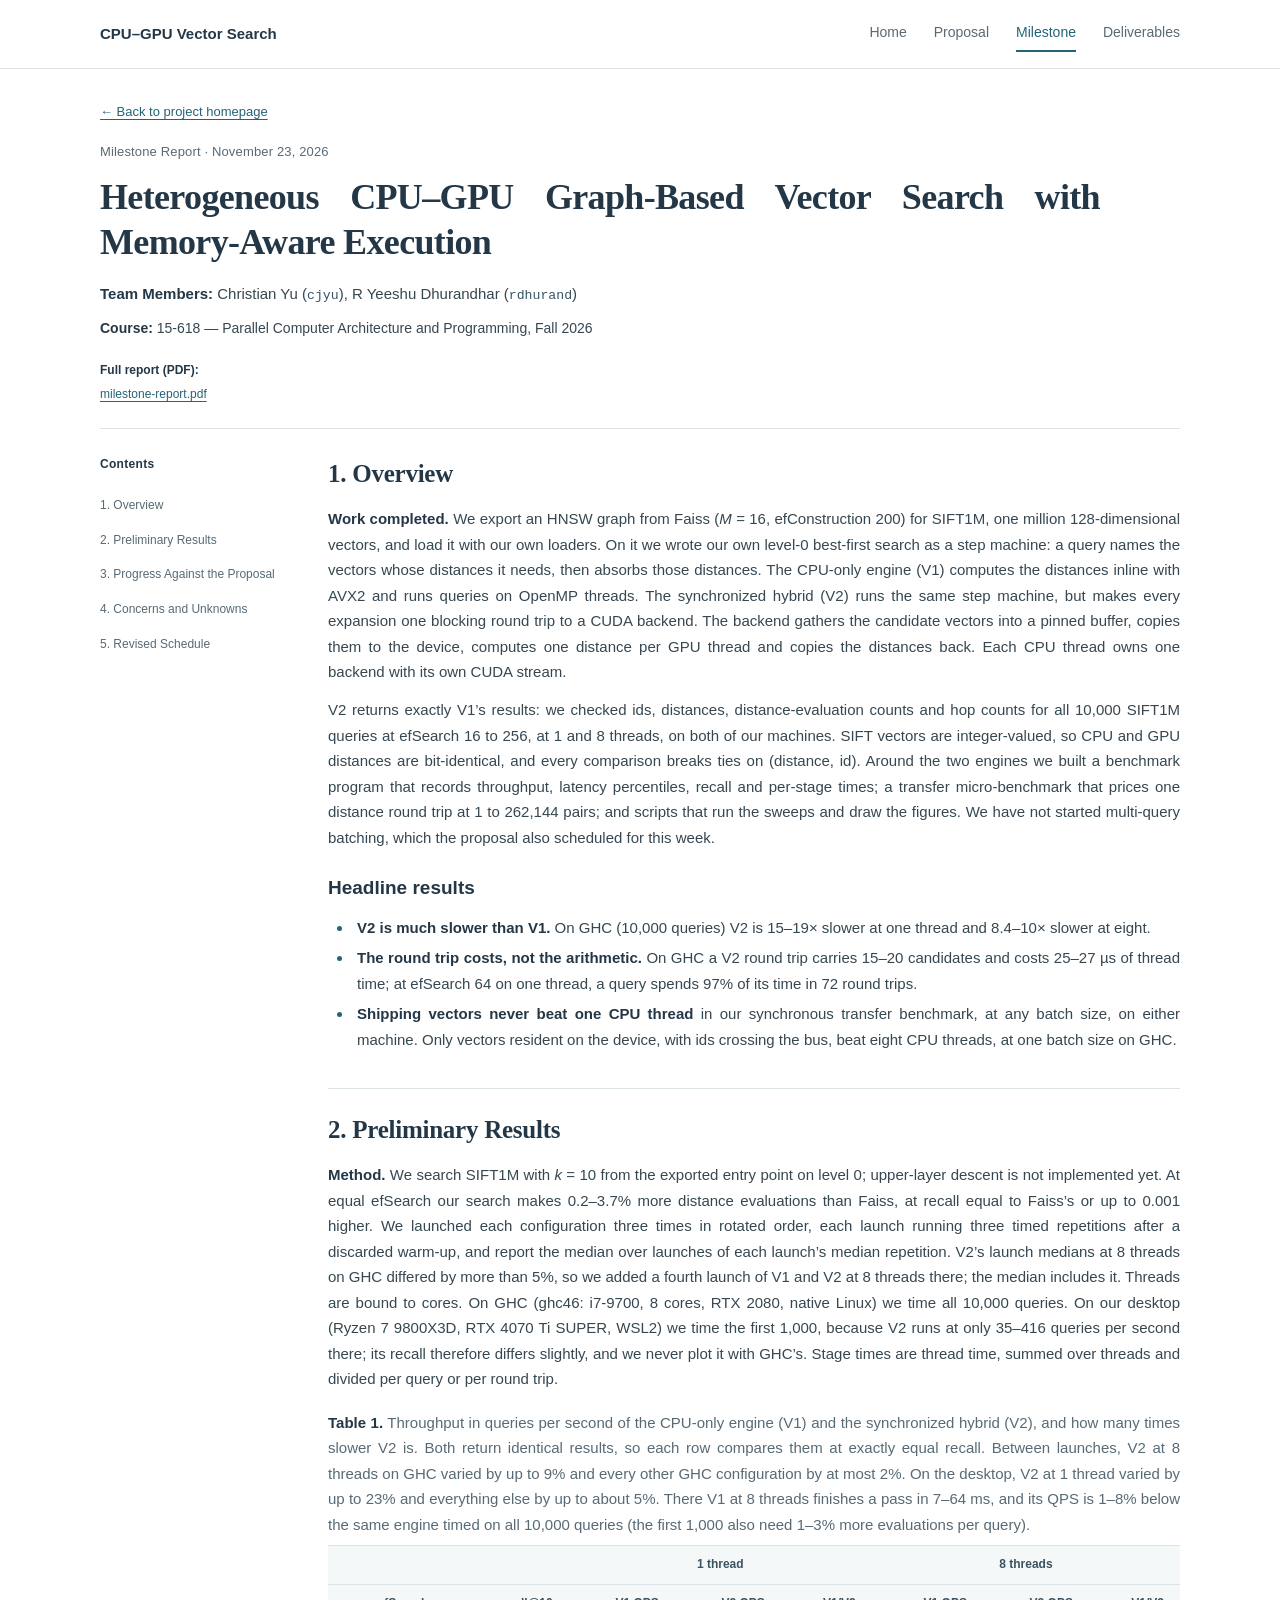
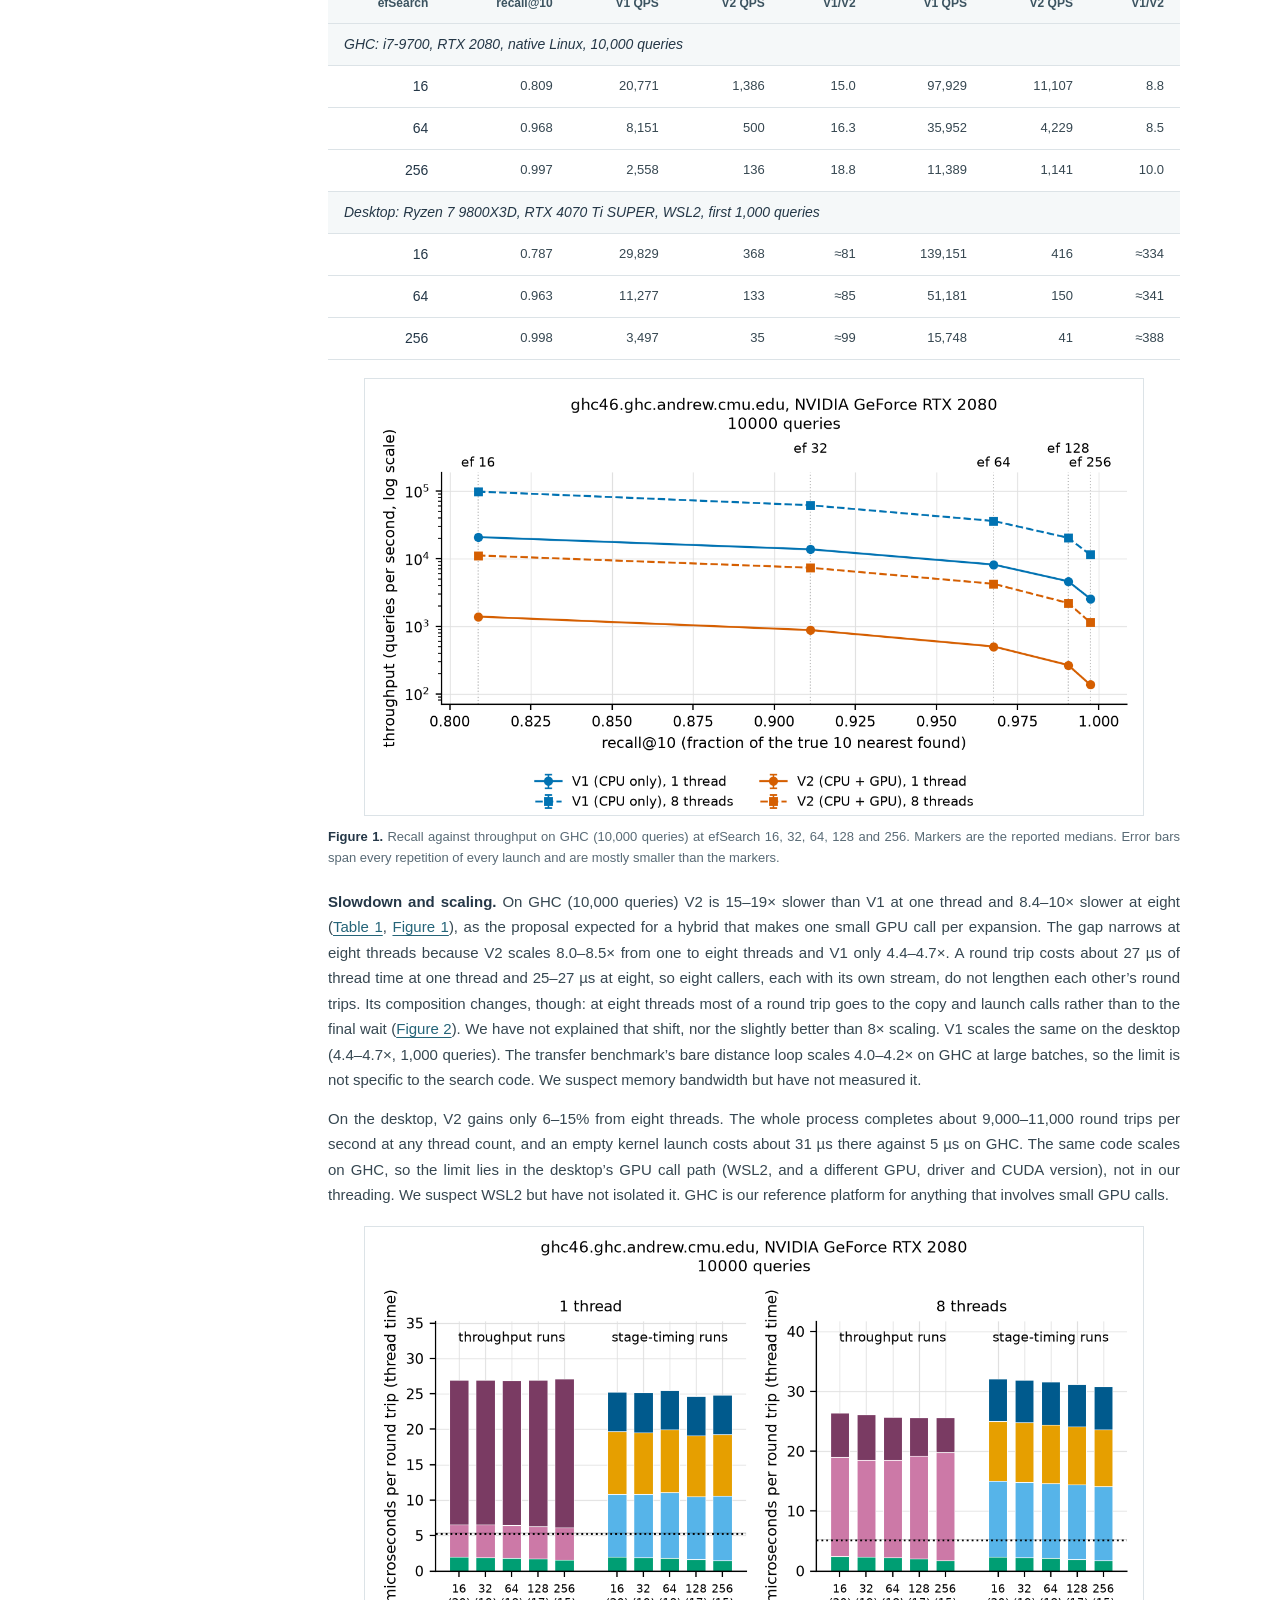
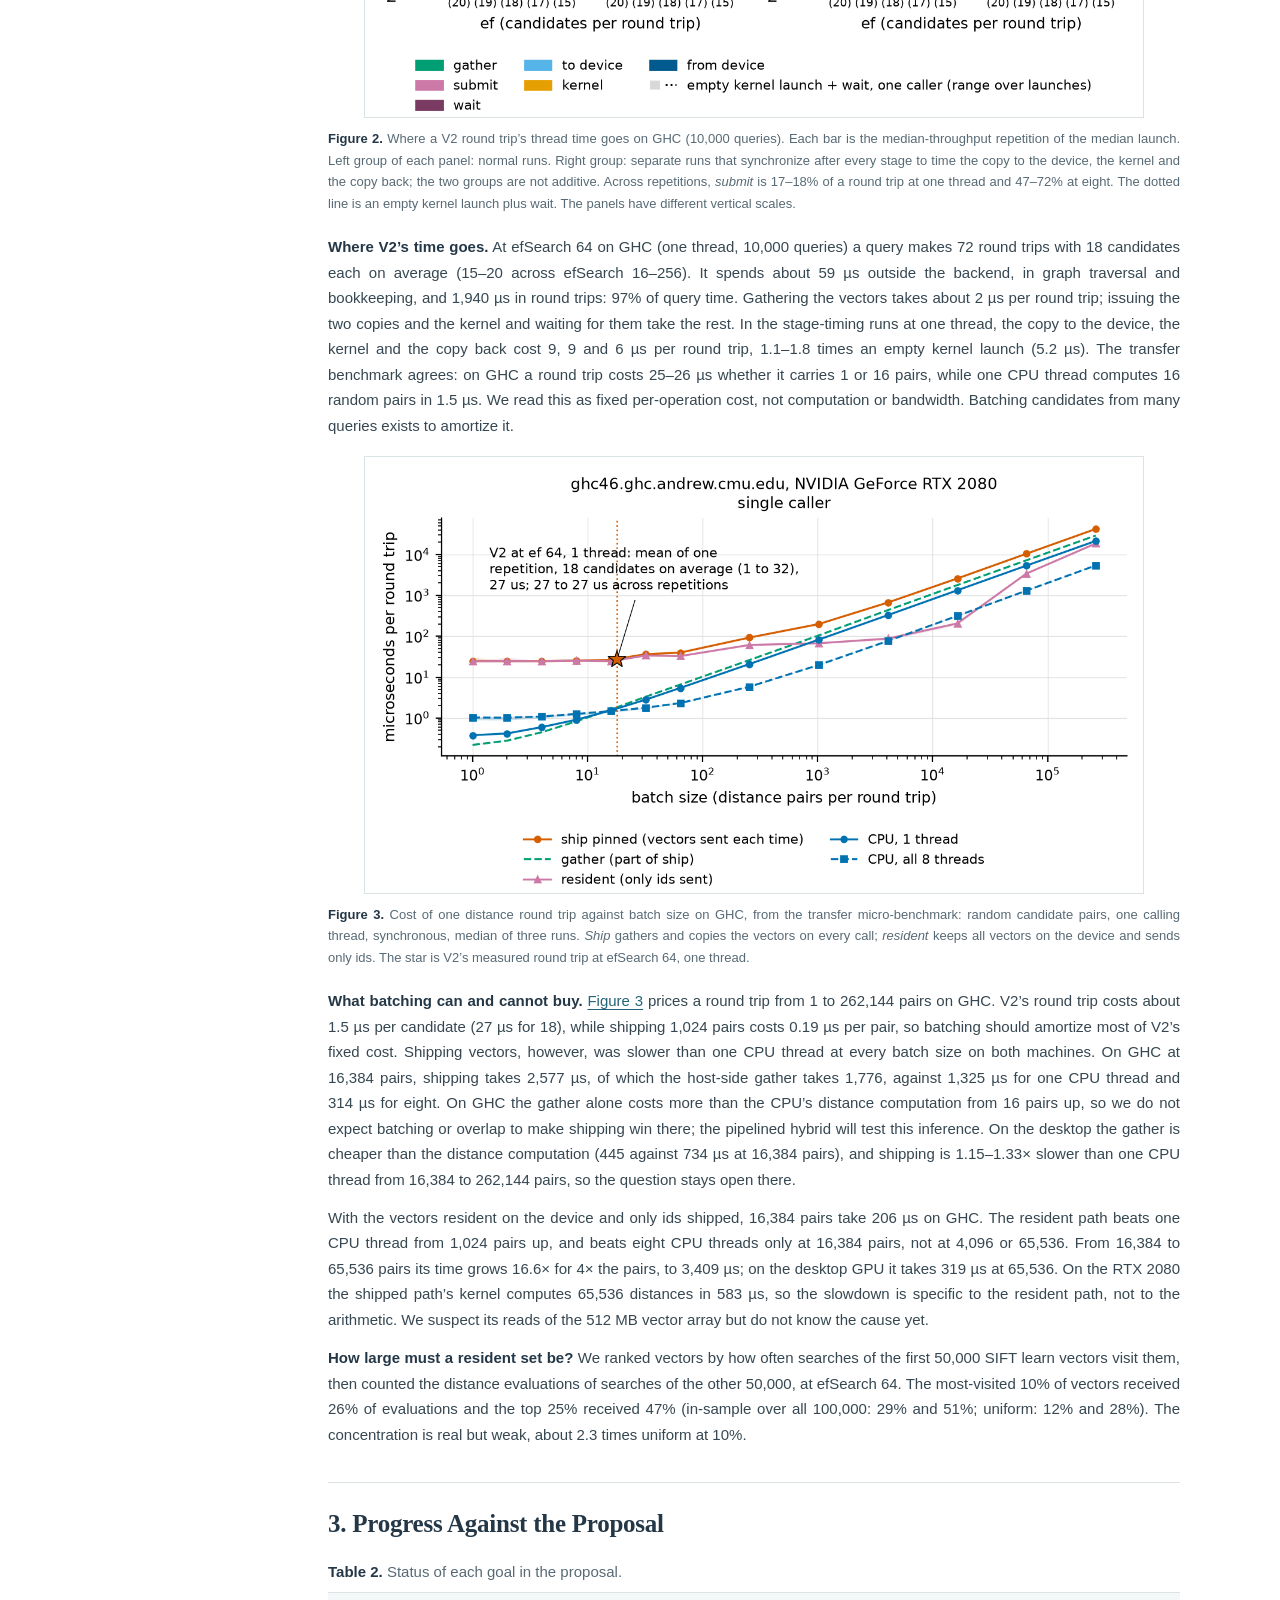
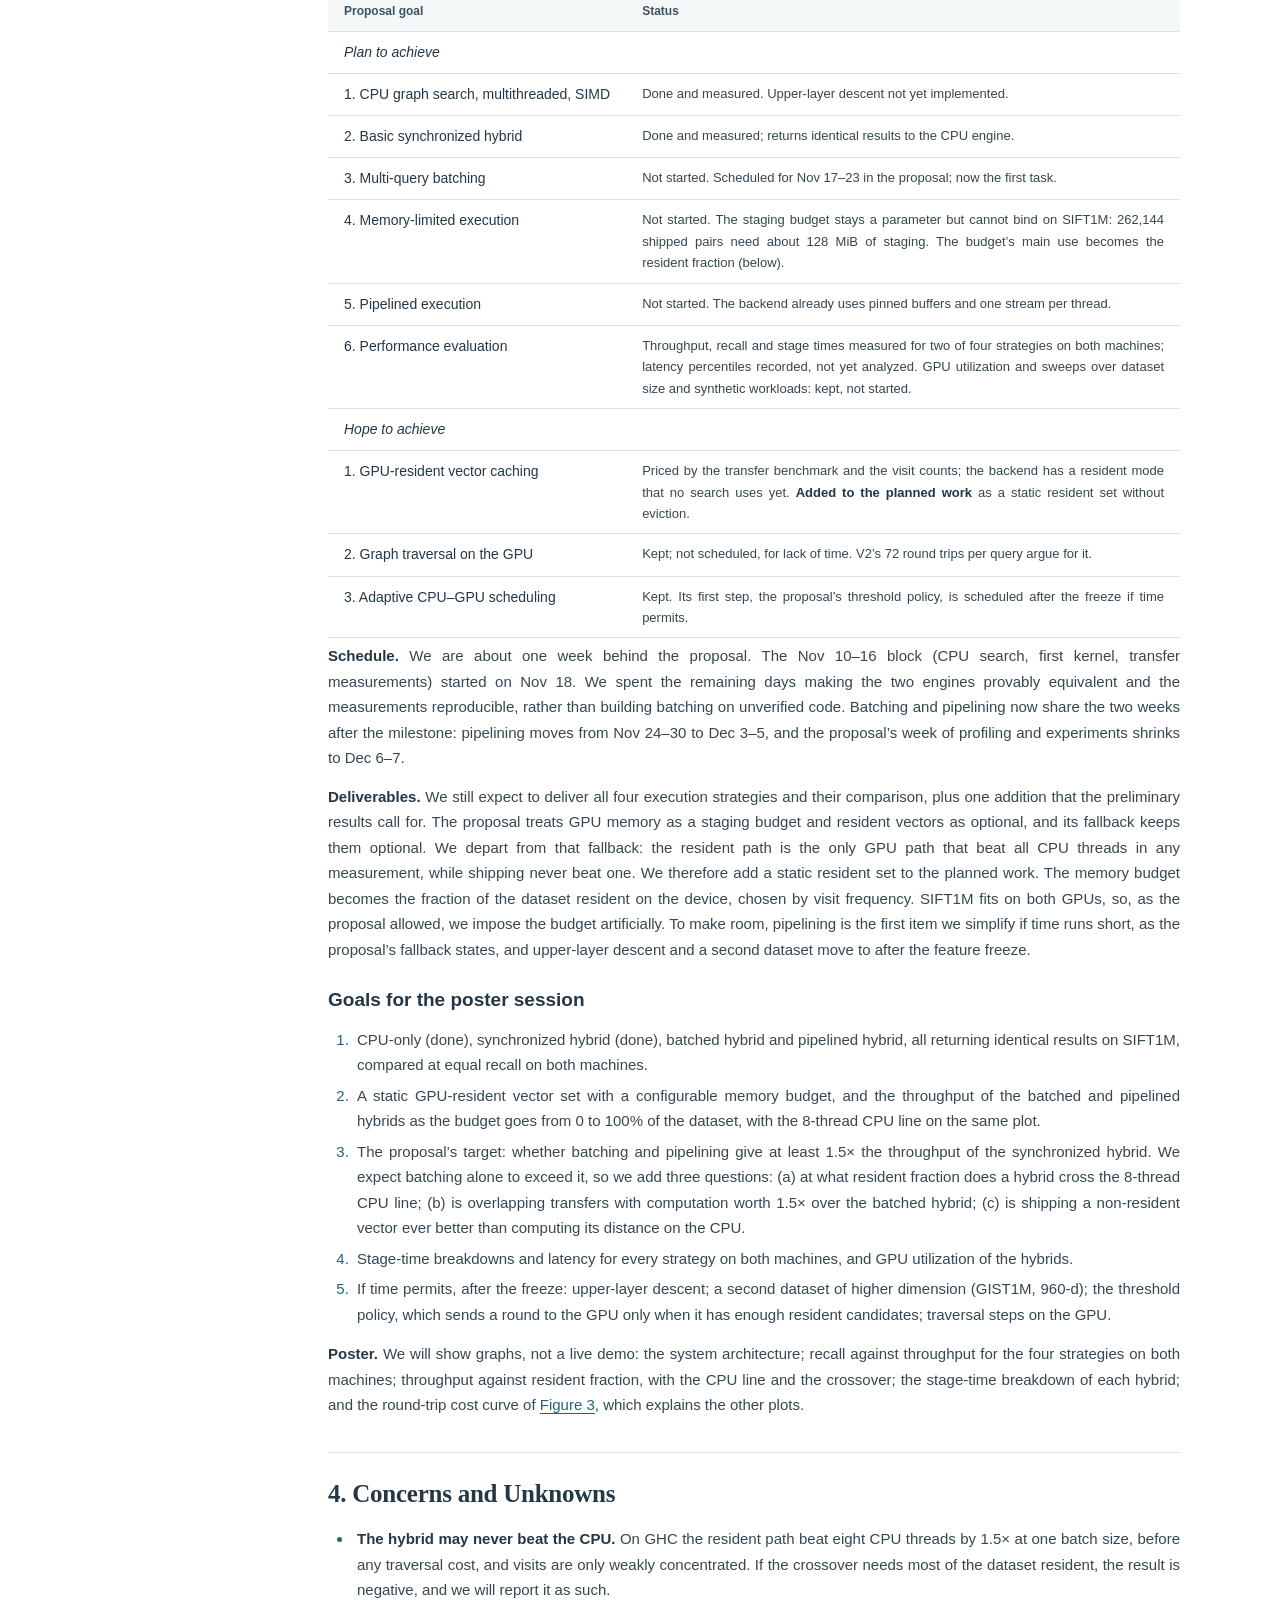
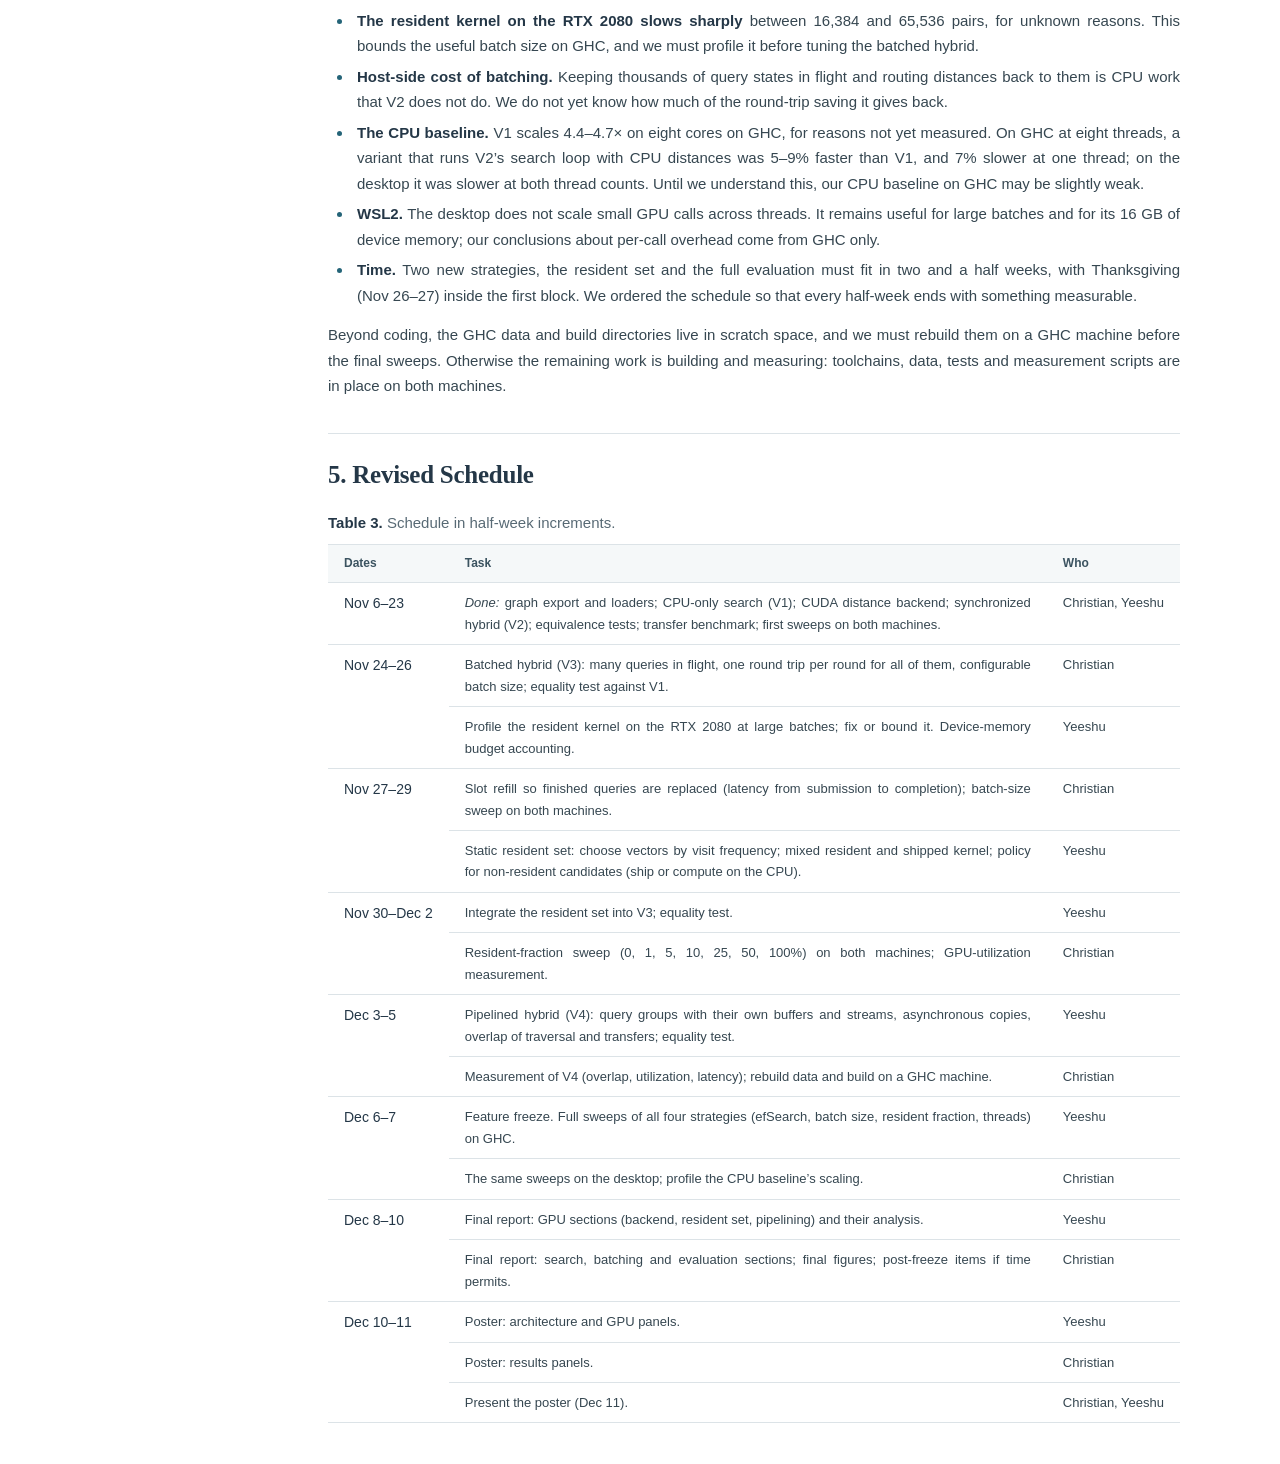
==== milestone/index.html @ 707b7138 "Add milestone report page and update schedule and goals" ====
<!doctype html>
<html lang="en">
<head>
  <meta charset="utf-8">
  <meta name="viewport" content="width=device-width, initial-scale=1">
  <meta name="description" content="Milestone report: heterogeneous CPU–GPU graph-based vector search with memory-aware execution, CMU 15-618, Fall 2026.">
  <meta name="theme-color" content="#ffffff">
  <title>Milestone Report | CPU–GPU Vector Search · CMU 15-618</title>
  <link rel="icon" href="../assets/favicon.svg" type="image/svg+xml">
  <link rel="stylesheet" href="../assets/styles.css?v=milestone-1">
  <script src="../assets/main.js?v=animation-2" defer></script>
</head>
<body class="proposal-page">
<a class="skip-link" href="#main">Skip to content</a>
<header class="site-header">
  <div class="container header-inner">
    <a class="site-name" href="../">CPU–GPU Vector Search</a>
    <nav aria-label="Main navigation">
      <a href="../" >Home</a>
      <a href="../proposal/" >Proposal</a>
      <a href="./" aria-current="page">Milestone</a>
      <a href="../#deliverables">Deliverables</a>
    </nav>
  </div>
</header>
<main id="main" class="container">
  <header class="project-heading proposal-heading">
    <a class="back-link" href="../">← Back to project homepage</a>
    <p class="eyebrow">Milestone Report · November 23, 2026</p>
    <h1>Heterogeneous CPU–GPU Graph-Based Vector Search with Memory-Aware Execution</h1>
    <p class="authors"><strong>Team Members:</strong> Christian Yu (<code>cjyu</code>), R Yeeshu Dhurandhar (<code>rdhurand</code>)</p>
    <p class="course"><strong>Course:</strong> 15-618 — Parallel Computer Architecture and Programming, Fall 2026</p>
    <div class="proposal-tools">
      <p><strong>Full report (PDF):</strong> <a href="milestone-report.pdf">milestone-report.pdf</a></p>
    </div>
  </header>
  <div class="proposal-layout">
    <aside class="proposal-sidebar"><nav aria-label="Report contents"><h2>Contents</h2><a href="#overview">1. Overview</a>
<a href="#results">2. Preliminary Results</a>
<a href="#goals">3. Progress Against the Proposal</a>
<a href="#concerns">4. Concerns and Unknowns</a>
<a href="#schedule">5. Revised Schedule</a></nav></aside>
    <article class="proposal-content" aria-label="Milestone report">
<section id="overview" class="proposal-section">
<h2>1. Overview</h2>
<p><strong>Work completed.</strong> We export an HNSW graph from Faiss (<var>M</var>&nbsp;=&nbsp;16, efConstruction 200) for SIFT1M, one million 128-dimensional vectors, and load it with our own loaders. On it we wrote our own level-0 best-first search as a step machine: a query names the vectors whose distances it needs, then absorbs those distances. The CPU-only engine (V1) computes the distances inline with AVX2 and runs queries on OpenMP threads. The synchronized hybrid (V2) runs the same step machine, but makes every expansion one blocking round trip to a CUDA backend. The backend gathers the candidate vectors into a pinned buffer, copies them to the device, computes one distance per GPU thread and copies the distances back. Each CPU thread owns one backend with its own CUDA stream.</p>
<p>V2 returns exactly V1’s results: we checked ids, distances, distance-evaluation counts and hop counts for all 10,000 SIFT1M queries at efSearch 16 to 256, at 1 and 8 threads, on both of our machines. SIFT vectors are integer-valued, so CPU and GPU distances are bit-identical, and every comparison breaks ties on (distance, id). Around the two engines we built a benchmark program that records throughput, latency percentiles, recall and per-stage times; a transfer micro-benchmark that prices one distance round trip at 1 to 262,144 pairs; and scripts that run the sweeps and draw the figures. We have not started multi-query batching, which the proposal also scheduled for this week.</p>
<h3>Headline results</h3>
<ul>
<li><strong>V2 is much slower than V1.</strong> On GHC (10,000 queries) V2 is 15–19× slower at one thread and 8.4–10× slower at eight.</li>
<li><strong>The round trip costs, not the arithmetic.</strong> On GHC a V2 round trip carries 15–20 candidates and costs 25–27&nbsp;µs of thread time; at efSearch 64 on one thread, a query spends 97% of its time in 72 round trips.</li>
<li><strong>Shipping vectors never beat one CPU thread</strong> in our synchronous transfer benchmark, at any batch size, on either machine. Only vectors resident on the device, with ids crossing the bus, beat eight CPU threads, at one batch size on GHC.</li>
</ul>
</section>
<section id="results" class="proposal-section">
<h2>2. Preliminary Results</h2>
<p><strong>Method.</strong> We search SIFT1M with <var>k</var>&nbsp;=&nbsp;10 from the exported entry point on level 0; upper-layer descent is not implemented yet. At equal efSearch our search makes 0.2–3.7% more distance evaluations than Faiss, at recall equal to Faiss’s or up to 0.001 higher. We launched each configuration three times in rotated order, each launch running three timed repetitions after a discarded warm-up, and report the median over launches of each launch’s median repetition. V2’s launch medians at 8 threads on GHC differed by more than 5%, so we added a fourth launch of V1 and V2 at 8 threads there; the median includes it. Threads are bound to cores. On GHC (ghc46: i7-9700, 8 cores, RTX 2080, native Linux) we time all 10,000 queries. On our desktop (Ryzen 7 9800X3D, RTX 4070 Ti SUPER, WSL2) we time the first 1,000, because V2 runs at only 35–416 queries per second there; its recall therefore differs slightly, and we never plot it with GHC’s. Stage times are thread time, summed over threads and divided per query or per round trip.</p>
<p class="table-caption" id="tab-qps"><strong>Table 1.</strong> Throughput in queries per second of the CPU-only engine (V1) and the synchronized hybrid (V2), and how many times slower V2 is. Both return identical results, so each row compares them at exactly equal recall. Between launches, V2 at 8 threads on GHC varied by up to 9% and every other GHC configuration by at most 2%. On the desktop, V2 at 1 thread varied by up to 23% and everything else by up to about 5%. There V1 at 8 threads finishes a pass in 7–64&nbsp;ms, and its QPS is 1–8% below the same engine timed on all 10,000 queries (the first 1,000 also need 1–3% more evaluations per query).</p>
<div class="table-scroll" tabindex="0" role="region" aria-label="Table 1"><table class="num-table">
<thead>
<tr><th scope="col"></th><th scope="col"></th><th scope="colgroup" colspan="3">1 thread</th><th scope="colgroup" colspan="3">8 threads</th></tr>
<tr><th scope="col">efSearch</th><th scope="col">recall@10</th><th scope="col">V1 QPS</th><th scope="col">V2 QPS</th><th scope="col">V1/V2</th><th scope="col">V1 QPS</th><th scope="col">V2 QPS</th><th scope="col">V1/V2</th></tr>
</thead><tbody>
<tr><th class="group" scope="colgroup" colspan="8"><em>GHC: i7-9700, RTX 2080, native Linux, 10,000 queries</em></th></tr>
<tr><th scope="row">16</th><td>0.809</td><td>20,771</td><td>1,386</td><td>15.0</td><td>97,929</td><td>11,107</td><td>8.8</td></tr>
<tr><th scope="row">64</th><td>0.968</td><td>8,151</td><td>500</td><td>16.3</td><td>35,952</td><td>4,229</td><td>8.5</td></tr>
<tr><th scope="row">256</th><td>0.997</td><td>2,558</td><td>136</td><td>18.8</td><td>11,389</td><td>1,141</td><td>10.0</td></tr>
<tr><th class="group" scope="colgroup" colspan="8"><em>Desktop: Ryzen 7 9800X3D, RTX 4070 Ti SUPER, WSL2, first 1,000 queries</em></th></tr>
<tr><th scope="row">16</th><td>0.787</td><td>29,829</td><td>368</td><td>≈81</td><td>139,151</td><td>416</td><td>≈334</td></tr>
<tr><th scope="row">64</th><td>0.963</td><td>11,277</td><td>133</td><td>≈85</td><td>51,181</td><td>150</td><td>≈341</td></tr>
<tr><th scope="row">256</th><td>0.998</td><td>3,497</td><td>35</td><td>≈99</td><td>15,748</td><td>41</td><td>≈388</td></tr>
</tbody></table></div>
<figure id="fig-recall" class="milestone-figure">
  <img src="figs/ghc_recall_qps.png" width="1300" height="728" loading="lazy" alt="Log-scale throughput against recall at 10 on GHC for V1 and V2 at one and eight threads, efSearch 16 to 256. Both V1 lines lie about an order of magnitude above the V2 lines.">
  <figcaption><strong>Figure 1.</strong> Recall against throughput on GHC (10,000 queries) at efSearch 16, 32, 64, 128 and 256. Markers are the reported medians. Error bars span every repetition of every launch and are mostly smaller than the markers.</figcaption>
</figure>
<p><strong>Slowdown and scaling.</strong> On GHC (10,000 queries) V2 is 15–19× slower than V1 at one thread and 8.4–10× slower at eight (<a href="#tab-qps">Table 1</a>, <a href="#fig-recall">Figure 1</a>), as the proposal expected for a hybrid that makes one small GPU call per expansion. The gap narrows at eight threads because V2 scales 8.0–8.5× from one to eight threads and V1 only 4.4–4.7×. A round trip costs about 27&nbsp;µs of thread time at one thread and 25–27&nbsp;µs at eight, so eight callers, each with its own stream, do not lengthen each other’s round trips. Its composition changes, though: at eight threads most of a round trip goes to the copy and launch calls rather than to the final wait (<a href="#fig-stages">Figure 2</a>). We have not explained that shift, nor the slightly better than 8× scaling. V1 scales the same on the desktop (4.4–4.7×, 1,000 queries). The transfer benchmark’s bare distance loop scales 4.0–4.2× on GHC at large batches, so the limit is not specific to the search code. We suspect memory bandwidth but have not measured it.</p>
<p>On the desktop, V2 gains only 6–15% from eight threads. The whole process completes about 9,000–11,000 round trips per second at any thread count, and an empty kernel launch costs about 31&nbsp;µs there against 5&nbsp;µs on GHC. The same code scales on GHC, so the limit lies in the desktop’s GPU call path (WSL2, and a different GPU, driver and CUDA version), not in our threading. We suspect WSL2 but have not isolated it. GHC is our reference platform for anything that involves small GPU calls.</p>
<figure id="fig-stages" class="milestone-figure">
  <img src="figs/ghc_round_trip.png" width="1300" height="820" loading="lazy" alt="Stacked bars of thread time per V2 round trip on GHC at one and eight threads, split into gather, submit and wait for normal runs and into to-device, kernel and from-device for stage-timing runs. All bars are about 25 to 32 microseconds.">
  <figcaption><strong>Figure 2.</strong> Where a V2 round trip’s thread time goes on GHC (10,000 queries). Each bar is the median-throughput repetition of the median launch. Left group of each panel: normal runs. Right group: separate runs that synchronize after every stage to time the copy to the device, the kernel and the copy back; the two groups are not additive. Across repetitions, <em>submit</em> is 17–18% of a round trip at one thread and 47–72% at eight. The dotted line is an empty kernel launch plus wait. The panels have different vertical scales.</figcaption>
</figure>
<p><strong>Where V2’s time goes.</strong> At efSearch 64 on GHC (one thread, 10,000 queries) a query makes 72 round trips with 18 candidates each on average (15–20 across efSearch 16–256). It spends about 59&nbsp;µs outside the backend, in graph traversal and bookkeeping, and 1,940&nbsp;µs in round trips: 97% of query time. Gathering the vectors takes about 2&nbsp;µs per round trip; issuing the two copies and the kernel and waiting for them take the rest. In the stage-timing runs at one thread, the copy to the device, the kernel and the copy back cost 9, 9 and 6&nbsp;µs per round trip, 1.1–1.8 times an empty kernel launch (5.2&nbsp;µs). The transfer benchmark agrees: on GHC a round trip costs 25–26&nbsp;µs whether it carries 1 or 16 pairs, while one CPU thread computes 16 random pairs in 1.5&nbsp;µs. We read this as fixed per-operation cost, not computation or bandwidth. Batching candidates from many queries exists to amortize it.</p>
<figure id="fig-xfer" class="milestone-figure">
  <img src="figs/ghc_xfer.png" width="1300" height="728" loading="lazy" alt="Log-log plot of microseconds per round trip against batch size from 1 to 262,144 pairs on GHC for shipping vectors, the gather alone, resident vectors, one CPU thread and eight CPU threads.">
  <figcaption><strong>Figure 3.</strong> Cost of one distance round trip against batch size on GHC, from the transfer micro-benchmark: random candidate pairs, one calling thread, synchronous, median of three runs. <em>Ship</em> gathers and copies the vectors on every call; <em>resident</em> keeps all vectors on the device and sends only ids. The star is V2’s measured round trip at efSearch 64, one thread.</figcaption>
</figure>
<p><strong>What batching can and cannot buy.</strong> <a href="#fig-xfer">Figure 3</a> prices a round trip from 1 to 262,144 pairs on GHC. V2’s round trip costs about 1.5&nbsp;µs per candidate (27&nbsp;µs for 18), while shipping 1,024 pairs costs 0.19&nbsp;µs per pair, so batching should amortize most of V2’s fixed cost. Shipping vectors, however, was slower than one CPU thread at every batch size on both machines. On GHC at 16,384 pairs, shipping takes 2,577&nbsp;µs, of which the host-side gather takes 1,776, against 1,325&nbsp;µs for one CPU thread and 314&nbsp;µs for eight. On GHC the gather alone costs more than the CPU’s distance computation from 16 pairs up, so we do not expect batching or overlap to make shipping win there; the pipelined hybrid will test this inference. On the desktop the gather is cheaper than the distance computation (445 against 734&nbsp;µs at 16,384 pairs), and shipping is 1.15–1.33× slower than one CPU thread from 16,384 to 262,144 pairs, so the question stays open there.</p>
<p>With the vectors resident on the device and only ids shipped, 16,384 pairs take 206&nbsp;µs on GHC. The resident path beats one CPU thread from 1,024 pairs up, and beats eight CPU threads only at 16,384 pairs, not at 4,096 or 65,536. From 16,384 to 65,536 pairs its time grows 16.6× for 4× the pairs, to 3,409&nbsp;µs; on the desktop GPU it takes 319&nbsp;µs at 65,536. On the RTX 2080 the shipped path’s kernel computes 65,536 distances in 583&nbsp;µs, so the slowdown is specific to the resident path, not to the arithmetic. We suspect its reads of the 512&nbsp;MB vector array but do not know the cause yet.</p>
<p><strong>How large must a resident set be?</strong> We ranked vectors by how often searches of the first 50,000 SIFT learn vectors visit them, then counted the distance evaluations of searches of the other 50,000, at efSearch 64. The most-visited 10% of vectors received 26% of evaluations and the top 25% received 47% (in-sample over all 100,000: 29% and 51%; uniform: 12% and 28%). The concentration is real but weak, about 2.3 times uniform at 10%.</p>
</section>
<section id="goals" class="proposal-section">
<h2>3. Progress Against the Proposal</h2>
<p class="table-caption" id="tab-goals"><strong>Table 2.</strong> Status of each goal in the proposal.</p>
<div class="table-scroll" tabindex="0" role="region" aria-label="Table 2"><table>
<thead>
<tr><th scope="col">Proposal goal</th><th scope="col">Status</th></tr>
</thead><tbody>
<tr><th class="group" scope="colgroup" colspan="2"><em>Plan to achieve</em></th></tr>
<tr><th scope="row">1. CPU graph search, multithreaded, SIMD</th><td>Done and measured. Upper-layer descent not yet implemented.</td></tr>
<tr><th scope="row">2. Basic synchronized hybrid</th><td>Done and measured; returns identical results to the CPU engine.</td></tr>
<tr><th scope="row">3. Multi-query batching</th><td>Not started. Scheduled for Nov 17–23 in the proposal; now the first task.</td></tr>
<tr><th scope="row">4. Memory-limited execution</th><td>Not started. The staging budget stays a parameter but cannot bind on SIFT1M: 262,144 shipped pairs need about 128&nbsp;MiB of staging. The budget’s main use becomes the resident fraction (below).</td></tr>
<tr><th scope="row">5. Pipelined execution</th><td>Not started. The backend already uses pinned buffers and one stream per thread.</td></tr>
<tr><th scope="row">6. Performance evaluation</th><td>Throughput, recall and stage times measured for two of four strategies on both machines; latency percentiles recorded, not yet analyzed. GPU utilization and sweeps over dataset size and synthetic workloads: kept, not started.</td></tr>
<tr><th class="group" scope="colgroup" colspan="2"><em>Hope to achieve</em></th></tr>
<tr><th scope="row">1. GPU-resident vector caching</th><td>Priced by the transfer benchmark and the visit counts; the backend has a resident mode that no search uses yet. <strong>Added to the planned work</strong> as a static resident set without eviction.</td></tr>
<tr><th scope="row">2. Graph traversal on the GPU</th><td>Kept; not scheduled, for lack of time. V2’s 72 round trips per query argue for it.</td></tr>
<tr><th scope="row">3. Adaptive CPU–GPU scheduling</th><td>Kept. Its first step, the proposal’s threshold policy, is scheduled after the freeze if time permits.</td></tr>
</tbody></table></div>
<p><strong>Schedule.</strong> We are about one week behind the proposal. The Nov&nbsp;10–16 block (CPU search, first kernel, transfer measurements) started on Nov&nbsp;18. We spent the remaining days making the two engines provably equivalent and the measurements reproducible, rather than building batching on unverified code. Batching and pipelining now share the two weeks after the milestone: pipelining moves from Nov&nbsp;24–30 to Dec&nbsp;3–5, and the proposal’s week of profiling and experiments shrinks to Dec&nbsp;6–7.</p>
<p><strong>Deliverables.</strong> We still expect to deliver all four execution strategies and their comparison, plus one addition that the preliminary results call for. The proposal treats GPU memory as a staging budget and resident vectors as optional, and its fallback keeps them optional. We depart from that fallback: the resident path is the only GPU path that beat all CPU threads in any measurement, while shipping never beat one. We therefore add a static resident set to the planned work. The memory budget becomes the fraction of the dataset resident on the device, chosen by visit frequency. SIFT1M fits on both GPUs, so, as the proposal allowed, we impose the budget artificially. To make room, pipelining is the first item we simplify if time runs short, as the proposal’s fallback states, and upper-layer descent and a second dataset move to after the feature freeze.</p>
<h3>Goals for the poster session</h3>
<ol>
<li>CPU-only (done), synchronized hybrid (done), batched hybrid and pipelined hybrid, all returning identical results on SIFT1M, compared at equal recall on both machines.</li>
<li>A static GPU-resident vector set with a configurable memory budget, and the throughput of the batched and pipelined hybrids as the budget goes from 0 to 100% of the dataset, with the 8-thread CPU line on the same plot.</li>
<li>The proposal’s target: whether batching and pipelining give at least 1.5× the throughput of the synchronized hybrid. We expect batching alone to exceed it, so we add three questions: (a) at what resident fraction does a hybrid cross the 8-thread CPU line; (b) is overlapping transfers with computation worth 1.5× over the batched hybrid; (c) is shipping a non-resident vector ever better than computing its distance on the CPU.</li>
<li>Stage-time breakdowns and latency for every strategy on both machines, and GPU utilization of the hybrids.</li>
<li>If time permits, after the freeze: upper-layer descent; a second dataset of higher dimension (GIST1M, 960-d); the threshold policy, which sends a round to the GPU only when it has enough resident candidates; traversal steps on the GPU.</li>
</ol>
<p><strong>Poster.</strong> We will show graphs, not a live demo: the system architecture; recall against throughput for the four strategies on both machines; throughput against resident fraction, with the CPU line and the crossover; the stage-time breakdown of each hybrid; and the round-trip cost curve of <a href="#fig-xfer">Figure 3</a>, which explains the other plots.</p>
</section>
<section id="concerns" class="proposal-section">
<h2>4. Concerns and Unknowns</h2>
<ul>
<li><strong>The hybrid may never beat the CPU.</strong> On GHC the resident path beat eight CPU threads by 1.5× at one batch size, before any traversal cost, and visits are only weakly concentrated. If the crossover needs most of the dataset resident, the result is negative, and we will report it as such.</li>
<li><strong>The resident kernel on the RTX 2080 slows sharply</strong> between 16,384 and 65,536 pairs, for unknown reasons. This bounds the useful batch size on GHC, and we must profile it before tuning the batched hybrid.</li>
<li><strong>Host-side cost of batching.</strong> Keeping thousands of query states in flight and routing distances back to them is CPU work that V2 does not do. We do not yet know how much of the round-trip saving it gives back.</li>
<li><strong>The CPU baseline.</strong> V1 scales 4.4–4.7× on eight cores on GHC, for reasons not yet measured. On GHC at eight threads, a variant that runs V2’s search loop with CPU distances was 5–9% faster than V1, and 7% slower at one thread; on the desktop it was slower at both thread counts. Until we understand this, our CPU baseline on GHC may be slightly weak.</li>
<li><strong>WSL2.</strong> The desktop does not scale small GPU calls across threads. It remains useful for large batches and for its 16&nbsp;GB of device memory; our conclusions about per-call overhead come from GHC only.</li>
<li><strong>Time.</strong> Two new strategies, the resident set and the full evaluation must fit in two and a half weeks, with Thanksgiving (Nov&nbsp;26–27) inside the first block. We ordered the schedule so that every half-week ends with something measurable.</li>
</ul>
<p>Beyond coding, the GHC data and build directories live in scratch space, and we must rebuild them on a GHC machine before the final sweeps. Otherwise the remaining work is building and measuring: toolchains, data, tests and measurement scripts are in place on both machines.</p>
</section>
<section id="schedule" class="proposal-section">
<h2>5. Revised Schedule</h2>
<p class="table-caption" id="tab-schedule"><strong>Table 3.</strong> Schedule in half-week increments.</p>
<div class="table-scroll" tabindex="0" role="region" aria-label="Table 3"><table class="schedule-table">
<thead>
<tr><th scope="col">Dates</th><th scope="col">Task</th><th scope="col">Who</th></tr>
</thead><tbody>
<tr><th scope="row">Nov 6–23</th><td><em>Done:</em> graph export and loaders; CPU-only search (V1); CUDA distance backend; synchronized hybrid (V2); equivalence tests; transfer benchmark; first sweeps on both machines.</td><td class="who">Christian, Yeeshu</td></tr>
<tr><th scope="row" rowspan="2">Nov 24–26</th><td>Batched hybrid (V3): many queries in flight, one round trip per round for all of them, configurable batch size; equality test against V1.</td><td class="who">Christian</td></tr>
<tr><td>Profile the resident kernel on the RTX 2080 at large batches; fix or bound it. Device-memory budget accounting.</td><td class="who">Yeeshu</td></tr>
<tr><th scope="row" rowspan="2">Nov 27–29</th><td>Slot refill so finished queries are replaced (latency from submission to completion); batch-size sweep on both machines.</td><td class="who">Christian</td></tr>
<tr><td>Static resident set: choose vectors by visit frequency; mixed resident and shipped kernel; policy for non-resident candidates (ship or compute on the CPU).</td><td class="who">Yeeshu</td></tr>
<tr><th scope="row" rowspan="2">Nov 30–Dec 2</th><td>Integrate the resident set into V3; equality test.</td><td class="who">Yeeshu</td></tr>
<tr><td>Resident-fraction sweep (0, 1, 5, 10, 25, 50, 100%) on both machines; GPU-utilization measurement.</td><td class="who">Christian</td></tr>
<tr><th scope="row" rowspan="2">Dec 3–5</th><td>Pipelined hybrid (V4): query groups with their own buffers and streams, asynchronous copies, overlap of traversal and transfers; equality test.</td><td class="who">Yeeshu</td></tr>
<tr><td>Measurement of V4 (overlap, utilization, latency); rebuild data and build on a GHC machine.</td><td class="who">Christian</td></tr>
<tr><th scope="row" rowspan="2">Dec 6–7</th><td>Feature freeze. Full sweeps of all four strategies (efSearch, batch size, resident fraction, threads) on GHC.</td><td class="who">Yeeshu</td></tr>
<tr><td>The same sweeps on the desktop; profile the CPU baseline’s scaling.</td><td class="who">Christian</td></tr>
<tr><th scope="row" rowspan="2">Dec 8–10</th><td>Final report: GPU sections (backend, resident set, pipelining) and their analysis.</td><td class="who">Yeeshu</td></tr>
<tr><td>Final report: search, batching and evaluation sections; final figures; post-freeze items if time permits.</td><td class="who">Christian</td></tr>
<tr><th scope="row" rowspan="3">Dec 10–11</th><td>Poster: architecture and GPU panels.</td><td class="who">Yeeshu</td></tr>
<tr><td>Poster: results panels.</td><td class="who">Christian</td></tr>
<tr><td>Present the poster (Dec 11).</td><td class="who">Christian, Yeeshu</td></tr>
</tbody></table></div>
</section>
    </article>
  </div>
</main>
</body>
</html>
---- assets/styles.css ----
:root {
  color-scheme: light;
  --ink: #243747;
  --body: #364751;
  --muted: #586a75;
  --accent: #246478;
  --line: #dce3e7;
  --soft: #f5f8f9;
  --sans: -apple-system, BlinkMacSystemFont, "Segoe UI", Arial, sans-serif;
  --serif: Georgia, "Times New Roman", serif;
  --mono: "SFMono-Regular", Consolas, "Liberation Mono", monospace;
}
* { box-sizing: border-box; }
html { scroll-padding-top: 28px; }
body {
  margin: 0;
  background: #fff;
  color: var(--body);
  font: 16px/1.7 var(--sans);
  text-align: justify;
  text-justify: inter-word;
  -webkit-font-smoothing: antialiased;
}
a { color: var(--accent); text-underline-offset: 3px; }
a:hover { text-decoration-thickness: 2px; }
a:focus-visible, button:focus-visible, [tabindex="0"]:focus-visible {
  outline: 3px solid var(--accent);
  outline-offset: 4px;
}
p { margin: 0 0 .85em; }
h1, h2, h3, h4 { color: var(--ink); }
h1 { margin: 0; font: 600 36px/1.25 var(--serif); letter-spacing: -.65px; }
h2 { margin: 0 0 16px; font: 600 27px/1.35 var(--serif); letter-spacing: -.25px; }
h3 { margin: 0 0 8px; font-size: 17px; line-height: 1.5; font-weight: 600; }
h4 { margin: 22px 0 8px; font-size: 15px; line-height: 1.55; }
strong { font-weight: 600; color: var(--ink); }
code { font: .88em var(--mono); color: #375564; overflow-wrap: anywhere; }
.container { width: calc(100% - 80px); max-width: 1080px; margin-inline: auto; }
.skip-link { position: fixed; top: -80px; left: 20px; z-index: 20; background: white; padding: 10px 16px; border: 1px solid var(--accent); }
.skip-link:focus { top: 10px; }
.site-header { border-bottom: 1px solid var(--line); }
.header-inner { min-height: 68px; display: flex; justify-content: space-between; align-items: center; gap: 24px; }
.site-name { color: var(--ink); font-size: 15px; font-weight: 600; text-decoration: none; }
nav { display: flex; gap: 27px; }
.site-header nav a { font-size: 14px; color: var(--muted); text-decoration: none; padding: 5px 0; }
.site-header nav a:hover { color: var(--accent); text-decoration: underline; }
.site-header nav a[aria-current="page"] { color: var(--accent); border-bottom: 2px solid var(--accent); }
.project-heading { padding: 42px 0 30px; border-bottom: 1px solid var(--line); }
.eyebrow { margin-bottom: 12px; color: var(--muted); font-size: 13px; letter-spacing: .15px; }
.project-heading h1 { max-width: 1000px; }
.subtitle { max-width: 875px; font-size: 18px; line-height: 1.7; color: var(--muted); margin: 16px 0; }
.authors { font-size: 15px; margin: 16px 0 18px; }
.proposal-link { display: inline-flex; align-items: center; gap: 16px; padding: 9px 15px; border: 1px solid #a5c1cc; background: var(--soft); font-size: 14px; font-weight: 600; text-decoration: none; border-radius: 2px; }
.proposal-link:hover { background: #eaf1f4; }
.home-content > section { padding: 28px 0; border-bottom: 1px solid var(--line); }
.home-content > section > p { max-width: 960px; }
.home-content > section > :last-child { margin-bottom: 0; }
/* Let each table's final row border close the section without an empty band. */
.home-content > #evaluation,
.home-content > #timeline { padding-bottom: 0; border-bottom: 0; }
.overview-animation { max-width: 800px; margin: 22px auto 0; }
.animation-frame { display: block; width: 100%; height: auto; border: 1px solid var(--line); }
.animation-controls { display: flex; align-items: center; flex-wrap: wrap; gap: 10px; margin-top: 12px; }
.animation-controls[hidden] { display: none; }
.animation-controls button { padding: 7px 18px; border: 1px solid #a5c1cc; border-radius: 2px; background: var(--soft); color: var(--accent); font: 13px var(--sans); cursor: pointer; }
.animation-controls button:hover:not(:disabled) { background: #eaf1f4; }
.animation-controls button:disabled { opacity: .5; cursor: default; }
.animation-status { font-size: 12px; color: var(--muted); }
.animation-counter { margin-left: auto; font: 11px var(--mono); color: var(--muted); }
.challenge-grid { display: grid; grid-template-columns: 1fr 1fr; gap: 20px 42px; margin-top: 20px; }
.challenge-grid > div { padding-top: 13px; border-top: 1px solid var(--line); }
.challenge-grid p { font-size: 15px; margin: 0; }
.architecture-figure { margin: 22px 0 16px; }
.figure-scroll { border: 1px solid var(--line); background: #fafcfd; overflow-x: auto; }
.architecture-figure img { display: block; width: 100%; height: auto; }
figcaption { font-size: 13px; line-height: 1.65; color: var(--muted); margin-top: 10px; }
.proposal-figure { margin: 18px 0 0; }
.proposal-figure img { display: block; width: 100%; height: auto; }
ul, ol { margin: 12px 0 14px; padding-left: 25px; }
li { padding-left: 4px; margin-bottom: 5px; }
li:last-child { margin-bottom: 0; }
li::marker { color: var(--accent); }
.architecture-steps { font-size: 15px; }
.strategy-list { padding-left: 25px; margin-top: 18px; }
.strategy-list > li { padding: 0 0 12px 9px; margin: 0 0 13px; border-bottom: 1px solid var(--line); }
.strategy-list > li:last-child { border: 0; padding-bottom: 0; margin-bottom: 0; }
.strategy-list li::marker { font: 13px var(--mono); }
.strategy-list h3 { margin-bottom: 5px; }
.strategy-list p { margin: 0; font-size: 15px; }
.goals-grid { display: grid; grid-template-columns: 1.2fr 1fr; gap: 50px; }
.goals-grid ul { font-size: 15px; margin-top: 12px; }
.section-note { color: var(--muted); font-size: 14px; margin-top: 14px; padding-top: 12px; border-top: 1px solid var(--line); }
.table-scroll { width: 100%; overflow-x: auto; margin: 16px 0 5px; }
table { width: 100%; min-width: 550px; border-collapse: collapse; text-align: justify; font-size: 14px; line-height: 1.65; }
th, td { padding: 9px 16px; border-bottom: 1px solid var(--line); vertical-align: top; }
thead th { font-size: 12px; color: #3b5360; font-weight: 600; background: var(--soft); border-top: 1px solid var(--line); }
tbody th { font-weight: 500; color: var(--ink); }
th:first-child { width: 32%; }
.timeline-table th:first-child { width: 28%; white-space: nowrap; }
.deliverables-list { margin: 0; }
.deliverables-list > div { display: grid; grid-template-columns: 1fr 1fr 130px; gap: 20px; align-items: baseline; padding: 11px 0; border-bottom: 1px solid var(--line); }
.deliverables-list > div:last-child { border-bottom: 0; padding-bottom: 0; }
.deliverables-list dt { font-size: 15px; font-weight: 600; color: var(--ink); }
.deliverables-list dd { margin: 0; font-size: 14px; }
.deliverables-list dd:last-child { text-align: justify; }
.deliverables-list .status { color: var(--muted); font-size: 13px; }
.deliverables-list .source-code-note { grid-column: 2 / -1; }
.team-grid { display: grid; grid-template-columns: 1fr 1fr; gap: 40px; }
.team-grid p { font-size: 14px; margin-bottom: 0; color: var(--muted); }
.home-content > section:last-child { border-bottom: 0; padding-bottom: 36px; }
.site-footer { background: #f7f9fa; border-top: 1px solid var(--line); padding: 27px 0; }
.footer-inner { display: flex; justify-content: space-between; align-items: center; gap: 24px; }
.footer-inner p { font-size: 12px; color: var(--muted); line-height: 1.75; margin: 0; }
.footer-inner nav { gap: 23px; font-size: 13px; }
.back-link { display: inline-block; margin-bottom: 18px; font-size: 13px; }
.proposal-heading { padding-top: 28px; padding-bottom: 24px; }
.proposal-heading .authors { margin-bottom: 10px; }
.course { font-size: 14px; }
.proposal-tools { display: flex; align-items: center; justify-content: space-between; gap: 20px; margin-top: 20px; }
.proposal-tools p { font-size: 12px; margin: 0; overflow-wrap: anywhere; }
.proposal-tools strong { display: block; margin-bottom: 3px; }
.print-button { color: var(--accent); background: var(--soft); border: 1px solid #a5c1cc; border-radius: 2px; padding: 9px 13px; font: 13px var(--sans); cursor: pointer; flex-shrink: 0; }
.print-button:hover { background: #eaf1f4; }
.print-button[hidden] { display: none; }
.proposal-layout { display: grid; grid-template-columns: 180px minmax(0, 1fr); gap: 48px; align-items: start; padding: 28px 0 36px; }
.proposal-sidebar { position: sticky; top: 25px; }
.proposal-sidebar nav { flex-direction: column; gap: 0; }
.proposal-sidebar h2 { font: 600 12px var(--sans); letter-spacing: .3px; margin-bottom: 17px; }
.proposal-sidebar a { color: var(--muted); font-size: 12px; padding: 8px 0; line-height: 1.55; text-decoration: none; }
.proposal-sidebar a:hover { color: var(--accent); text-decoration: underline; }
.proposal-content { min-width: 0; }
.proposal-section { padding-bottom: 22px; margin-bottom: 24px; border-bottom: 1px solid var(--line); }
.proposal-section:last-child { border: 0; padding-bottom: 0; margin-bottom: 0; }
.proposal-section h2 { font-size: 25px; margin-bottom: 15px; }
.proposal-section h3 { font-size: 19px; margin: 24px 0 12px; }
.proposal-section p, .proposal-section li { font-size: 15px; line-height: 1.7; }
.proposal-section table { min-width: 540px; }
.proposal-section table th:first-child { width: 110px; white-space: nowrap; }
.proposal-section td { font-size: 13px; }
.references { padding-left: 23px; }
.references li { font-size: 13px; margin-bottom: 14px; overflow-wrap: anywhere; }
.references a { font-size: 12px; }
.heading-links { display: flex; flex-wrap: wrap; gap: 12px; }
.goals-revised { margin-top: 24px; padding-top: 16px; border-top: 1px solid var(--line); }
.goals-revised ul { font-size: 15px; }
.goals-revised p { font-size: 15px; }
.timeline-subheading { margin: 26px 0 0; }
.status-done { color: var(--accent); font-weight: 600; }
.table-caption { font-size: 13px; line-height: 1.6; color: var(--muted); margin: 18px 0 0; }
.table-caption + .table-scroll { margin-top: 8px; }
.num-table td, .num-table thead th { text-align: right; white-space: nowrap; }
.num-table thead th:first-child, .num-table tbody th { text-align: right; }
.num-table thead th[colspan] { text-align: center; }
.num-table tbody th.group { text-align: left; font-style: italic; background: var(--soft); white-space: normal; }
.proposal-section .num-table { min-width: 620px; }
.proposal-section .num-table th:first-child { width: auto; }
td.who { white-space: nowrap; }
.schedule-table th:first-child, .proposal-section .schedule-table th:first-child { width: 120px; white-space: nowrap; }
.milestone-figure { margin: 18px 0 20px; }
.milestone-figure img { display: block; width: 100%; max-width: 780px; height: auto; margin: 0 auto; border: 1px solid var(--line); }
@media (max-width: 900px) {
  .container { width: calc(100% - 56px); }
  h1 { font-size: 33px; }
  .proposal-layout { grid-template-columns: 155px minmax(0, 1fr); gap: 30px; }
  .goals-grid { gap: 30px; }
  .deliverables-list > div { grid-template-columns: 1fr 1.1fr 100px; gap: 14px; }
}
@media (max-width: 700px) {
  .container { width: calc(100% - 40px); }
  .header-inner { padding-block: 17px; flex-wrap: wrap; gap: 8px 24px; }
  .site-name { font-size: 14px; }
  .site-header nav { gap: 20px; }
  .site-header nav a { font-size: 13px; }
  .project-heading { padding-top: 30px; padding-bottom: 24px; }
  h1 { font-size: 30px; letter-spacing: -.4px; }
  h2 { font-size: 25px; }
  .eyebrow { font-size: 12px; }
  .subtitle { font-size: 16px; }
  .authors { font-size: 14px; }
  .home-content > section { padding-block: 24px; }
  .challenge-grid, .goals-grid { grid-template-columns: 1fr; gap: 20px; }
  .goals-grid ul { margin-bottom: 0; }
  .architecture-figure img { min-width: 740px; }
  .architecture-figure::before { content: 'Scroll horizontally to view the full diagram.'; display: block; color: var(--muted); font-size: 12px; margin-bottom: 8px; }
  .proposal-layout { display: block; padding-top: 26px; }
  .proposal-sidebar { position: static; padding-bottom: 26px; margin-bottom: 29px; border-bottom: 1px solid var(--line); }
  .proposal-sidebar nav { display: grid; grid-template-columns: 1fr 1fr; column-gap: 23px; }
  .proposal-sidebar h2 { grid-column: 1 / -1; margin-bottom: 8px; }
  .proposal-sidebar a { font-size: 12px; }
  .proposal-tools { flex-wrap: wrap; gap: 16px; }
  .proposal-section h3 { font-size: 18px; }
}
@media (max-width: 480px) {
  body { font-size: 15px; }
  .header-inner { display: block; }
  .header-inner nav { margin-top: 10px; gap: 25px; }
  h1 { font-size: 27px; line-height: 1.3; }
  h2 { font-size: 23px; }
  .project-heading { padding-top: 26px; }
  .authors { font-size: 13px; }
  .challenge-grid p, .architecture-steps, .strategy-list p, .goals-grid ul { font-size: 14px; }
  .deliverables-list > div { grid-template-columns: 1fr auto; gap: 5px 15px; }
  .deliverables-list dt { grid-column: 1 / -1; }
  .deliverables-list dd { font-size: 13px; }
  .deliverables-list .source-code-note { grid-column: 1 / -1; }
  .team-grid { grid-template-columns: 1fr; gap: 25px; }
  .footer-inner { align-items: start; }
  .footer-inner nav { gap: 15px; font-size: 12px; }
  .footer-inner p { font-size: 11px; }
  .proposal-section p, .proposal-section li { font-size: 14px; }
  .proposal-section .references li { font-size: 12px; }
}
@media (prefers-reduced-motion: reduce) {
  *, *::before, *::after { scroll-behavior: auto !important; animation: none !important; transition: none !important; }
}
@media print {
  @page { size: letter; margin: .7in; }
  body { background: white; color: #222; font: 10pt/1.55 Arial, sans-serif; }
  .site-header, .site-footer, .skip-link, .back-link, .proposal-sidebar, .print-button { display: none !important; }
  .animation-controls { display: none !important; }
  .proposal-figure { break-inside: avoid; page-break-inside: avoid; }
  .proposal-figure figcaption { font-size: 8pt; line-height: 1.5; }
  .milestone-figure { break-inside: avoid; page-break-inside: avoid; }
  .milestone-figure img { max-width: 5.6in; }
  .milestone-figure figcaption, .table-caption { font-size: 8pt; line-height: 1.5; }
  .container { width: 100%; max-width: none; }
  .project-heading { padding: 0 0 15pt; }
  h1 { font-size: 23pt; line-height: 1.2; letter-spacing: -.4pt; }
  .eyebrow { font-size: 8pt; margin-bottom: 10pt; }
  .authors { font-size: 10pt; margin: 12pt 0 6pt; }
  .course { font-size: 9pt; margin-bottom: 8pt; }
  .proposal-tools { display: block; margin-top: 10pt; }
  .proposal-tools p { font-size: 8pt; }
  .proposal-tools a { color: #222; text-decoration: none; }
  .proposal-layout { display: block; padding: 19pt 0 0; }
  .proposal-section { border: 0; padding: 0; margin: 0 0 21pt; }
  .proposal-section h2 { font-size: 16pt; margin: 16pt 0 10pt; }
  .proposal-section h3 { font-size: 12pt; margin: 16pt 0 9pt; }
  .proposal-section h4 { font-size: 10pt; margin: 12pt 0 6pt; }
  h1, h2, h3, h4 { break-after: avoid; page-break-after: avoid; }
  .proposal-section p, .proposal-section li { font-size: 9pt; line-height: 1.6; orphans: 3; widows: 3; }
  .proposal-section p { margin-bottom: 8pt; }
  .proposal-section li { margin-bottom: 4pt; }
  .proposal-section ul, .proposal-section ol { margin-block: 9pt 12pt; }
  .table-scroll { overflow: visible; margin: 12pt 0; }
  table, .proposal-section table { min-width: 0; width: 100%; }
  th, td { padding: 7pt 8pt; }
  .proposal-section table th:first-child { width: 66pt; }
  .proposal-section table th, .proposal-section table td { font-size: 8pt; }
  thead { display: table-header-group; }
  tr { break-inside: avoid; page-break-inside: avoid; }
  .proposal-section .references li { font-size: 8pt; break-inside: avoid; }
  .references a { font-size: 7.5pt; color: #222; }
  .figure-scroll { overflow: visible; }
  .architecture-figure img { min-width: 0; }
  .architecture-figure::before { display: none; }
  code { color: #222; }
}
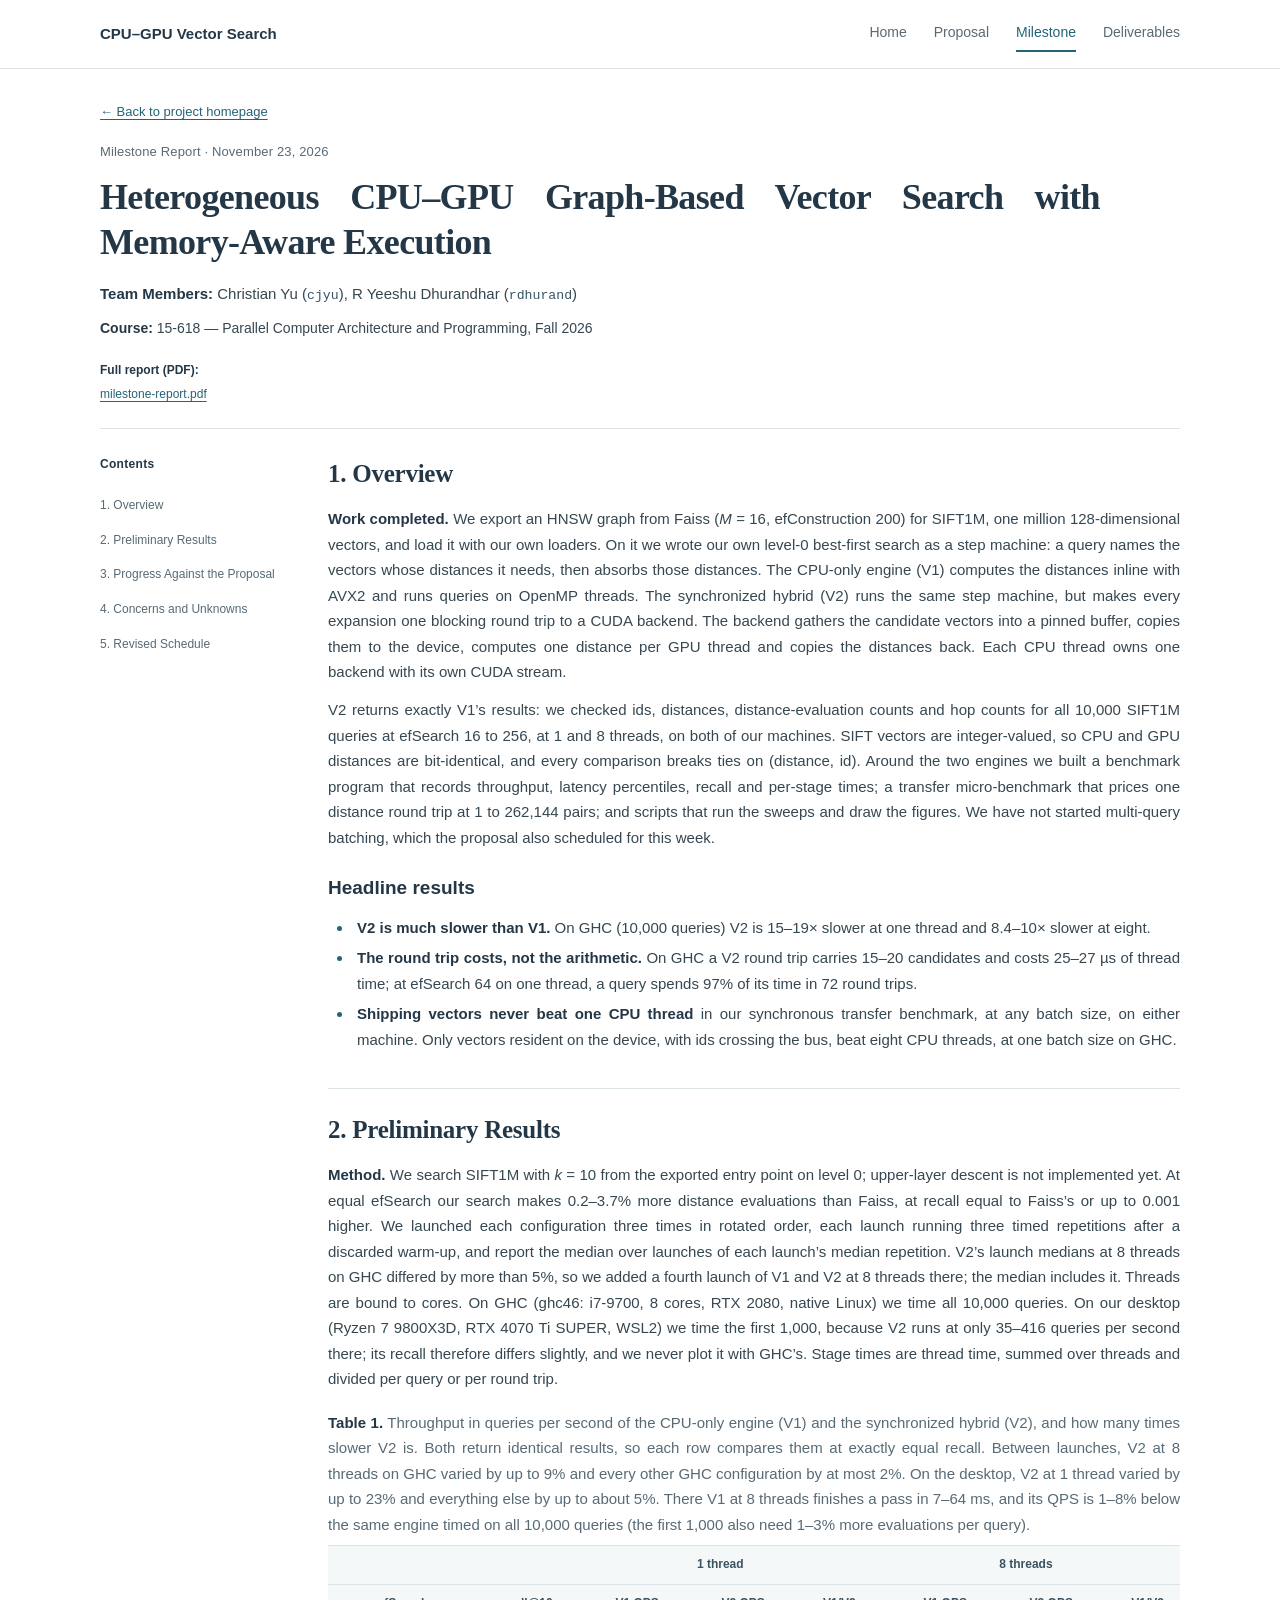
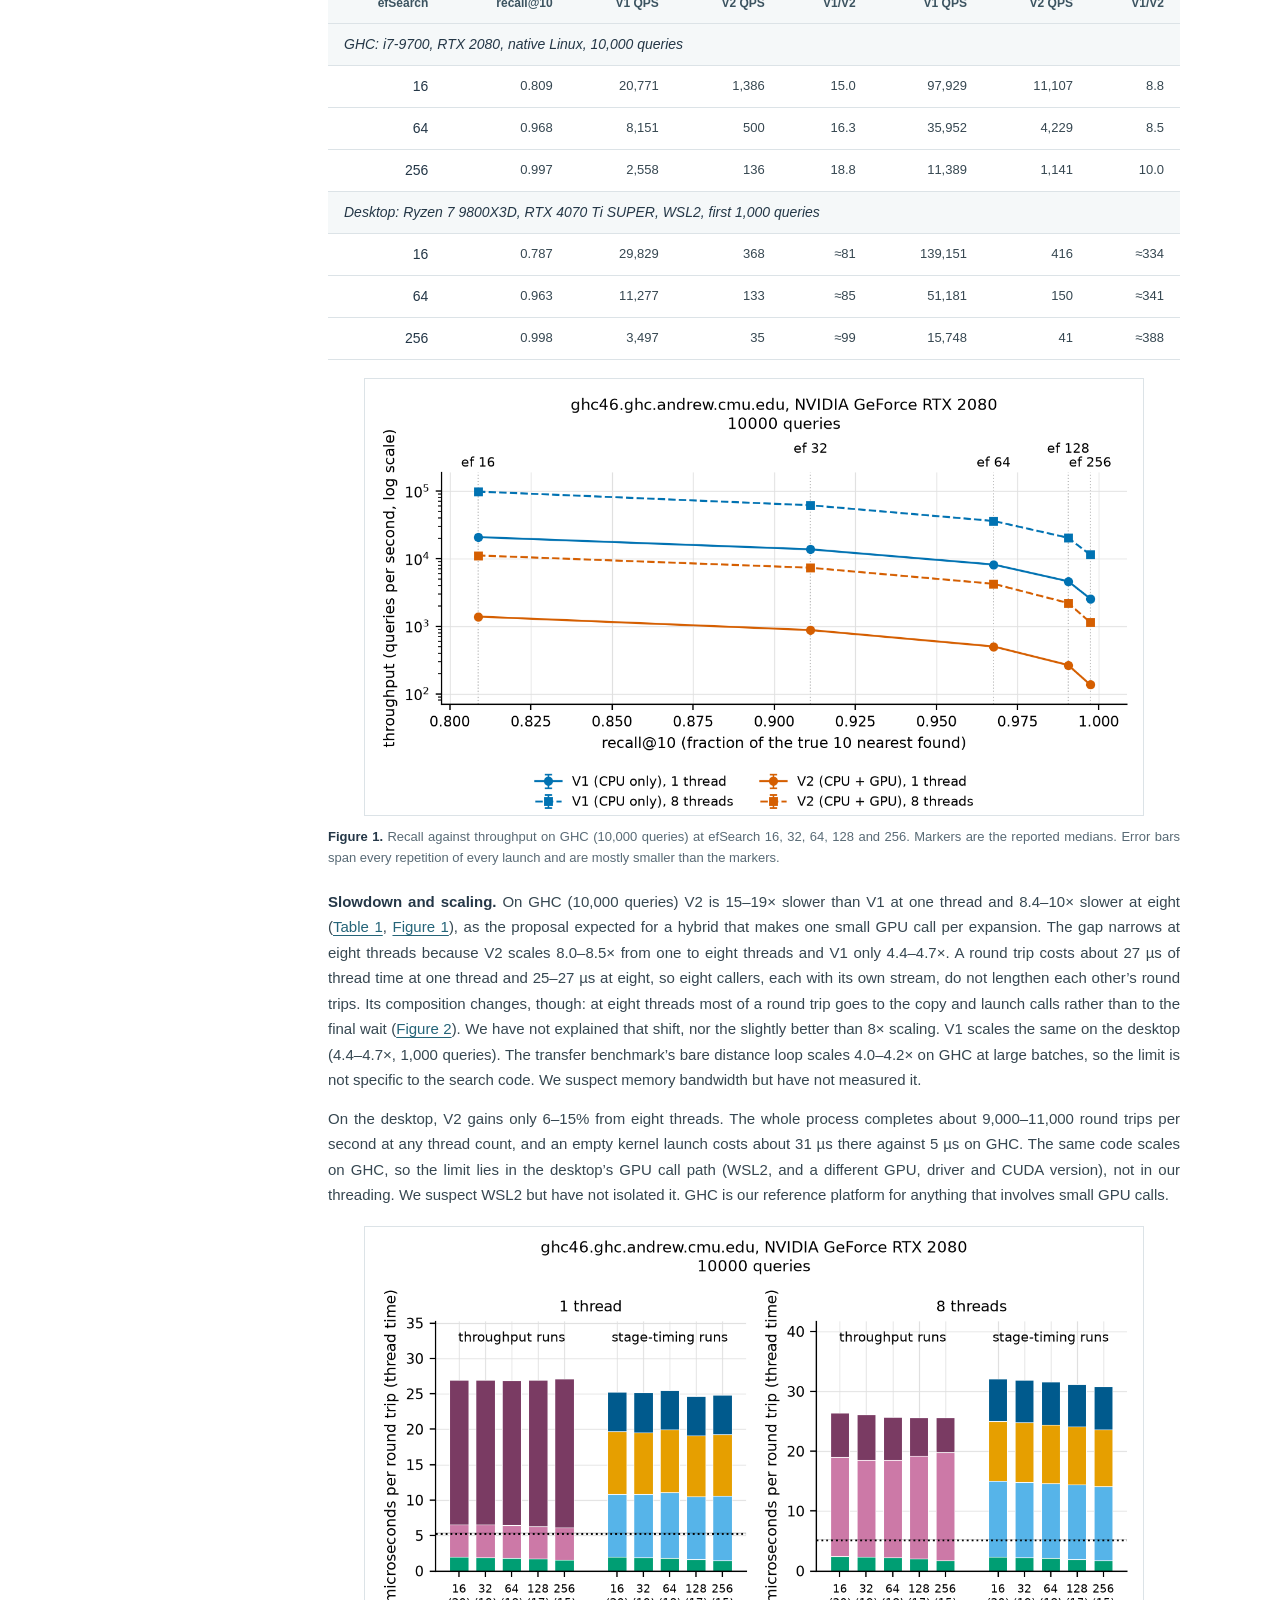
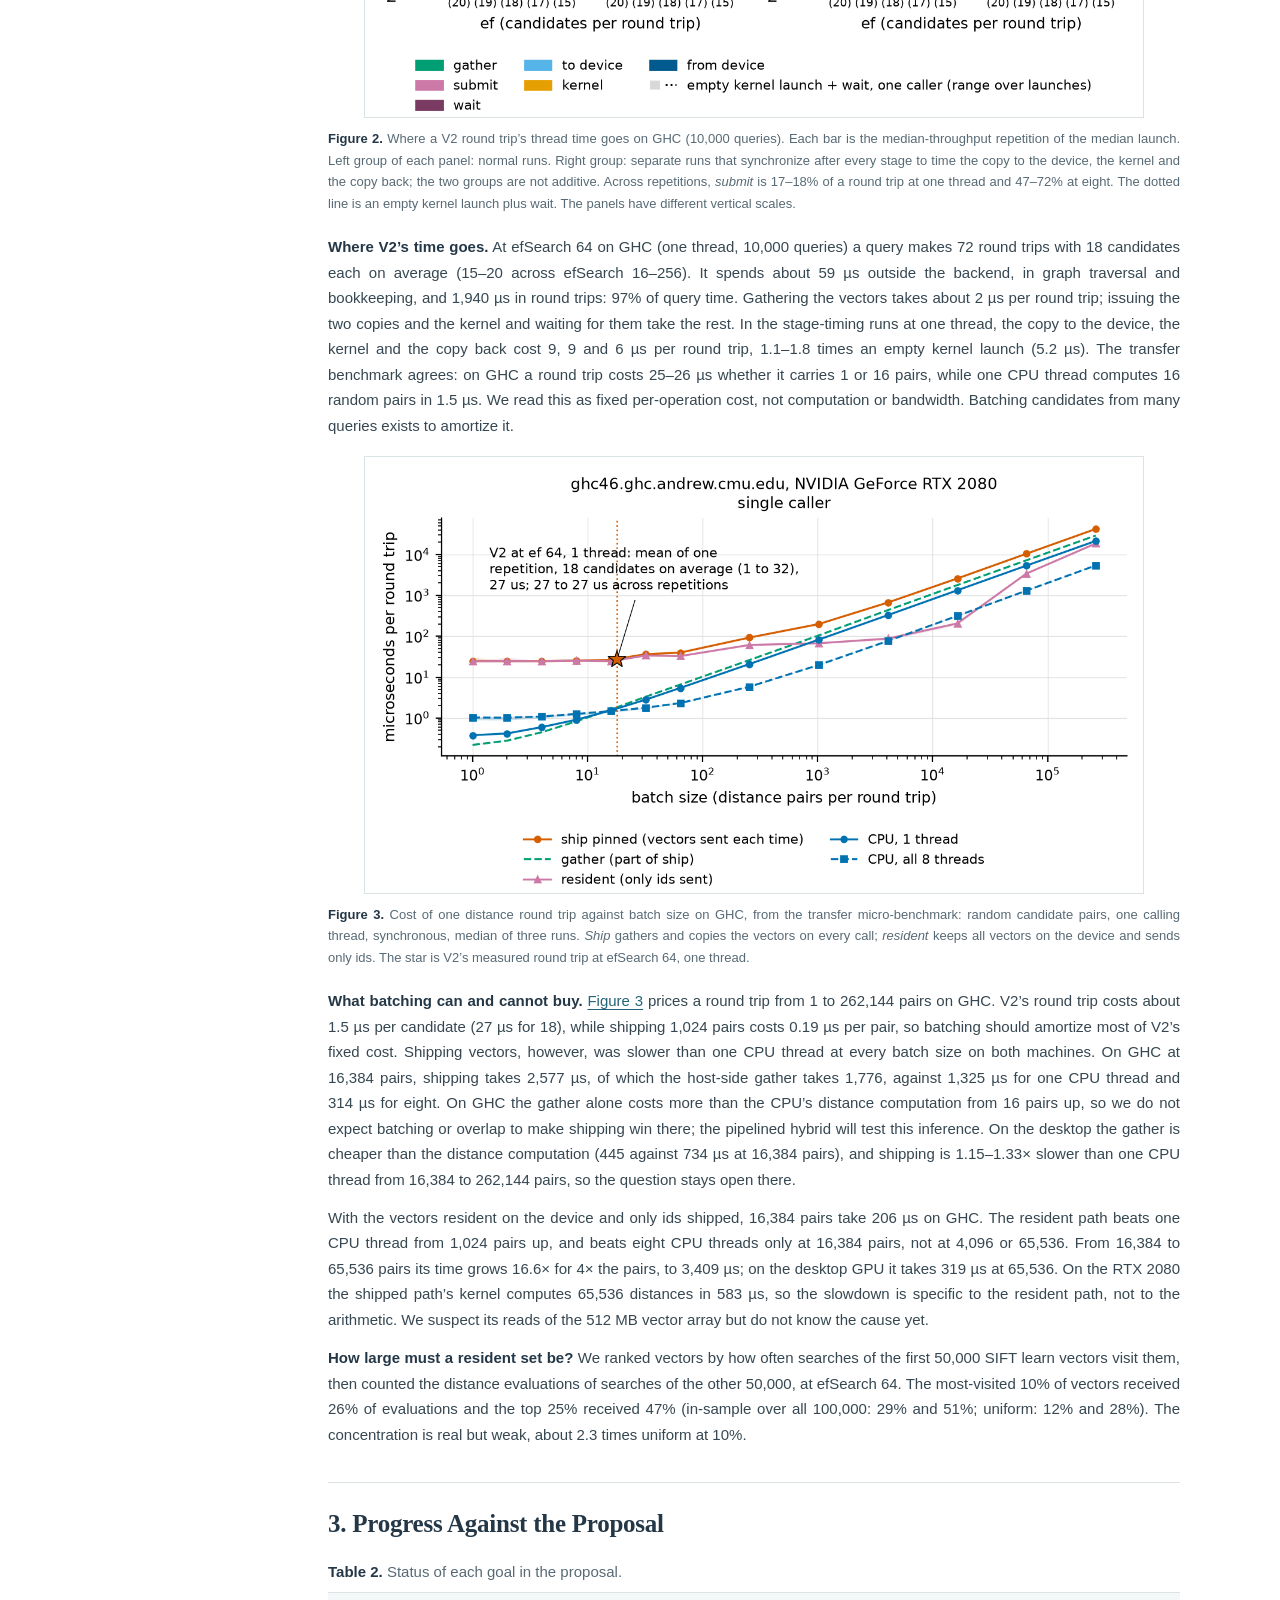
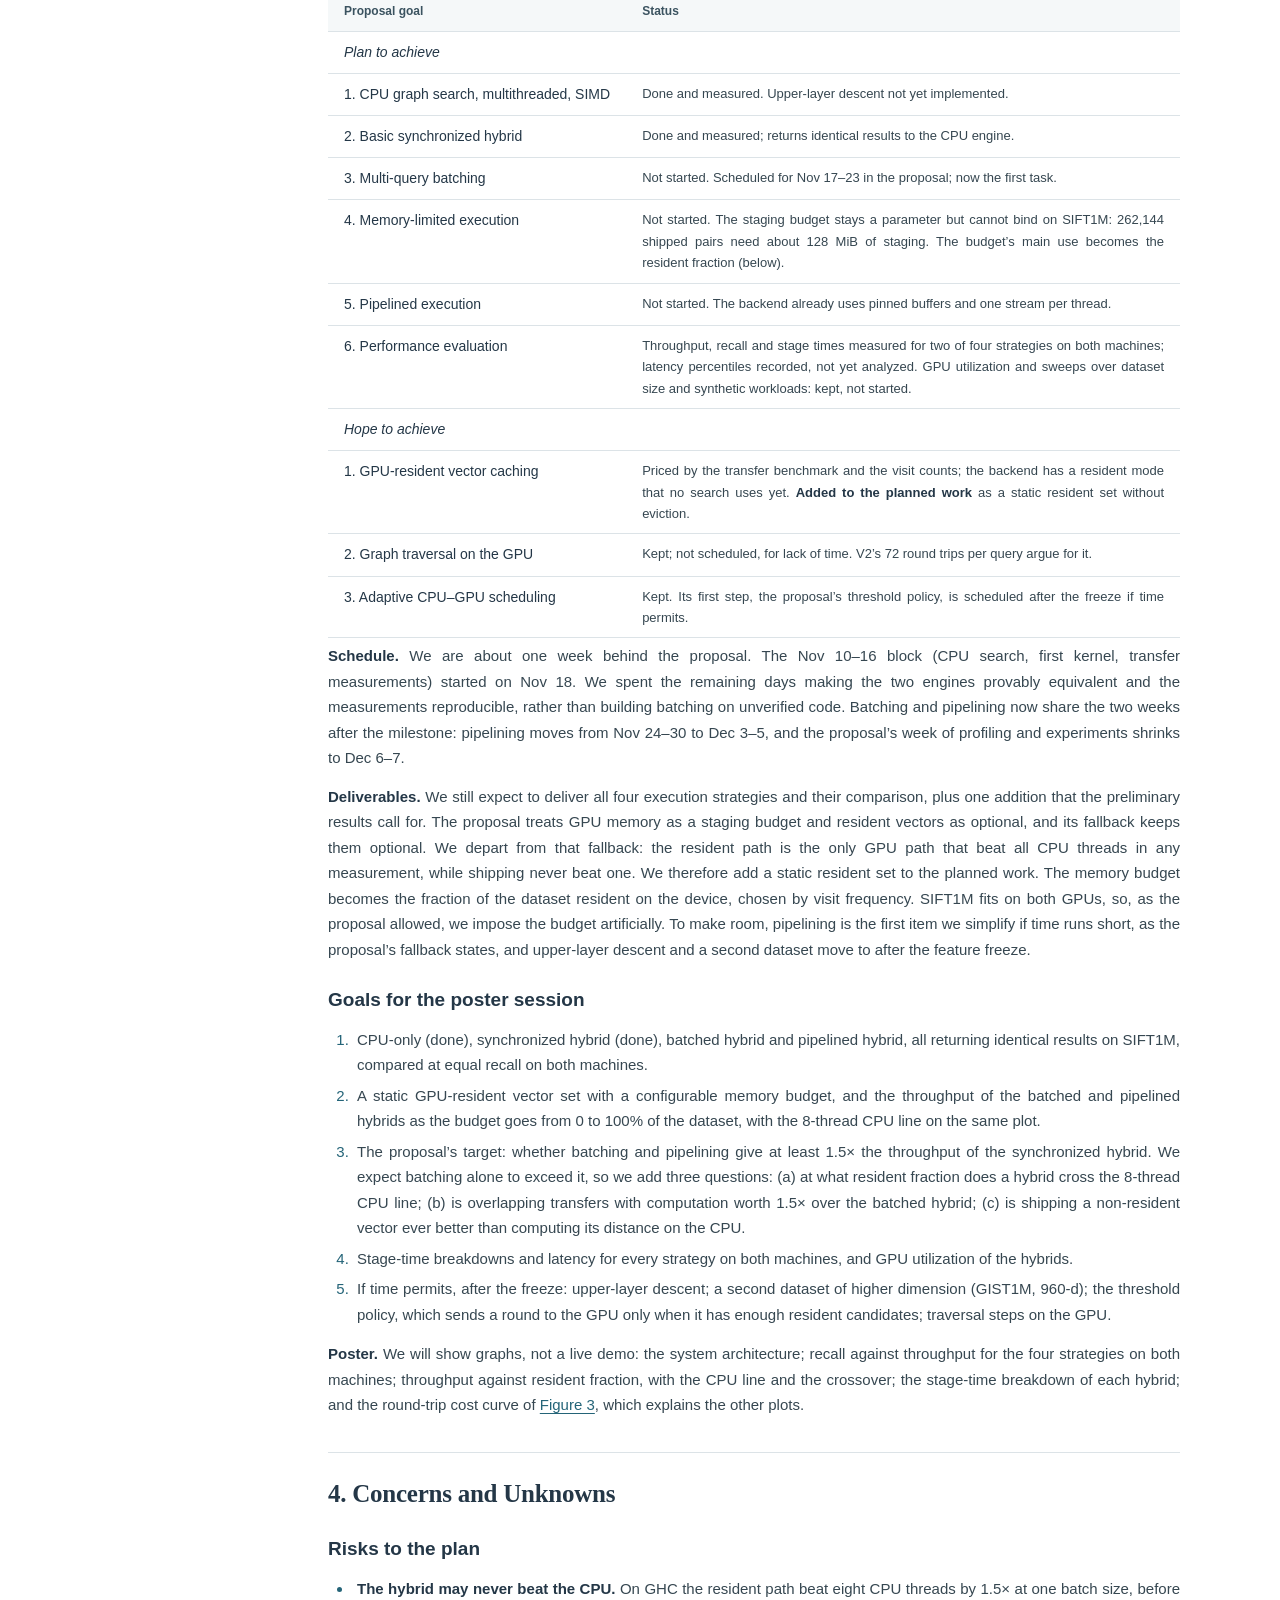
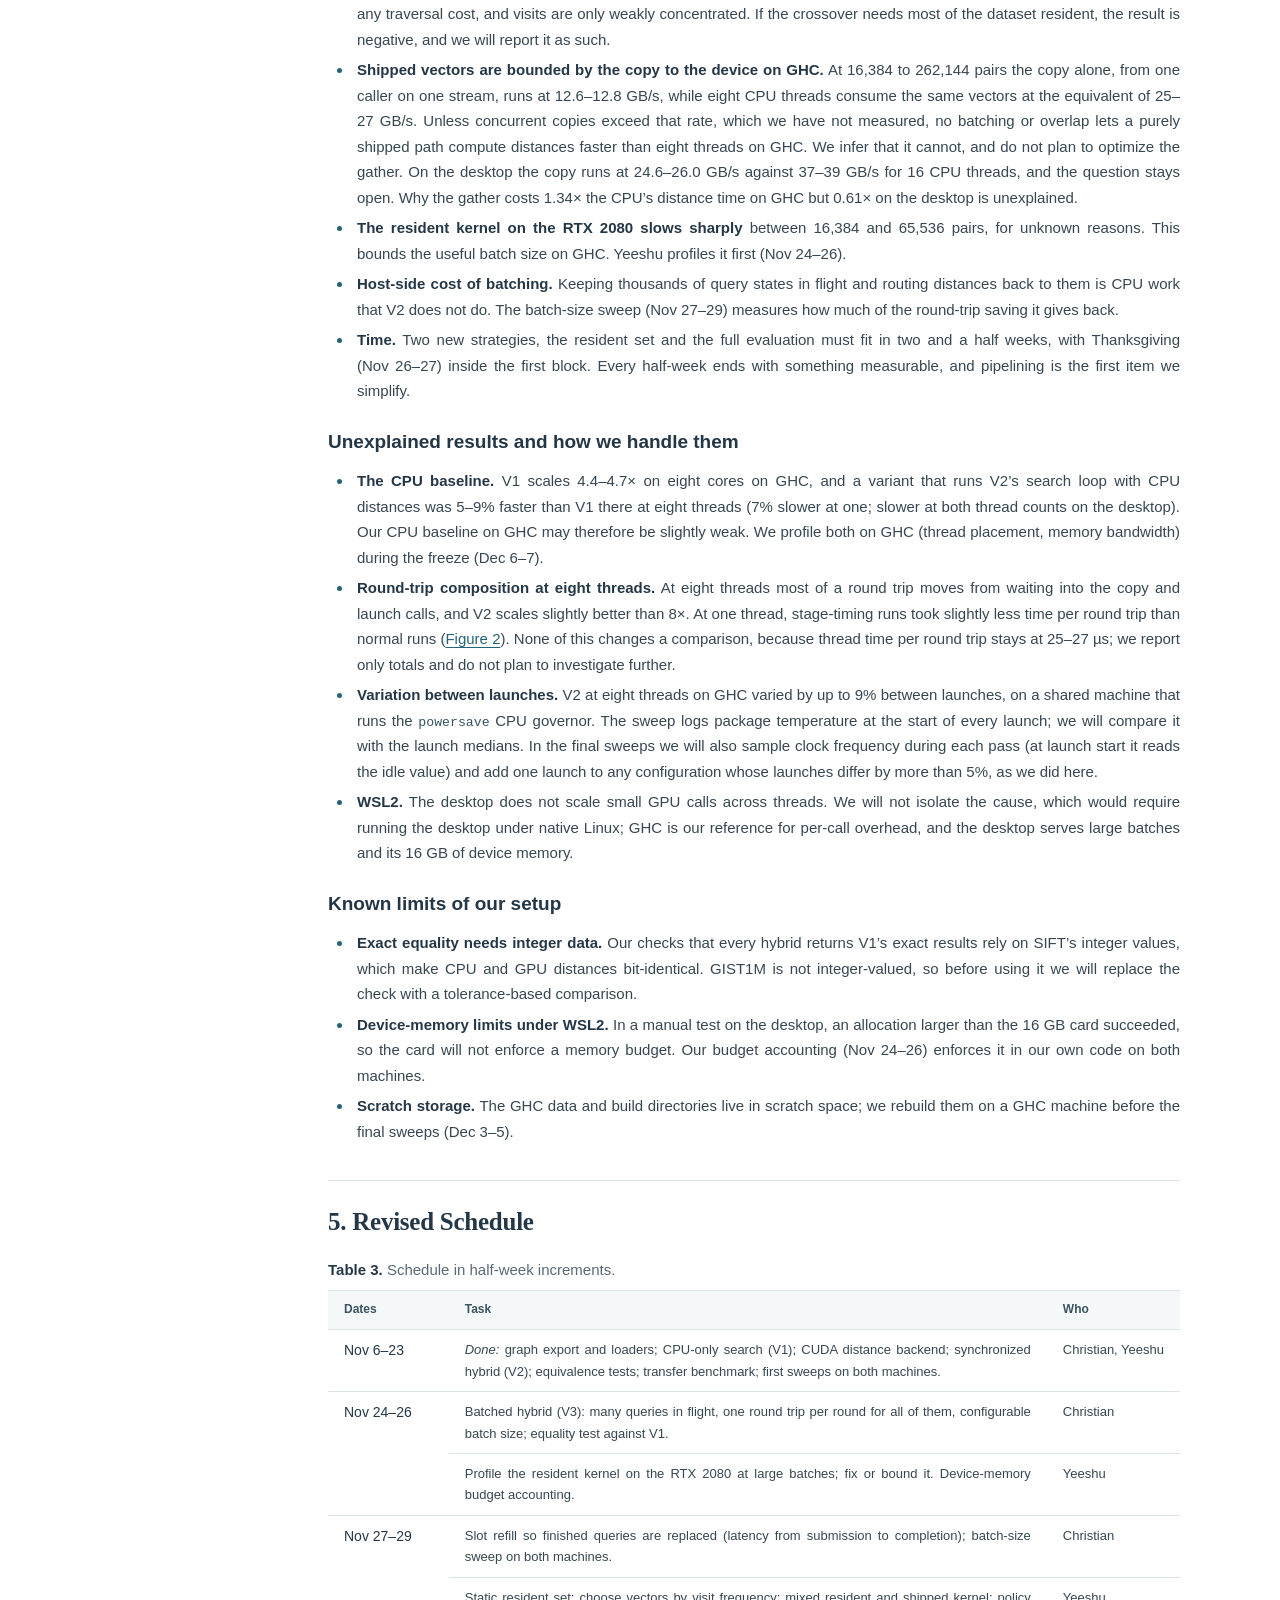
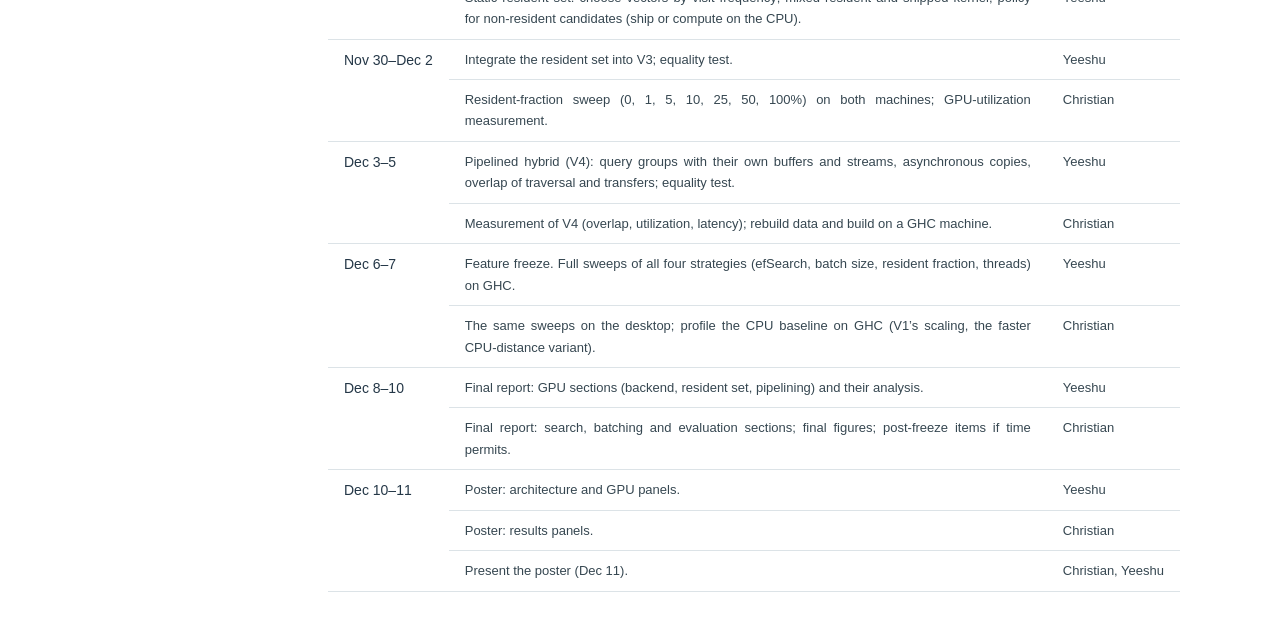
==== commit 7402b8f2: "Update milestone report concerns section" ====
--- a/milestone/index.html
+++ b/milestone/index.html
@@ -122,15 +122,27 @@
 </section>
 <section id="concerns" class="proposal-section">
 <h2>4. Concerns and Unknowns</h2>
+<h3>Risks to the plan</h3>
 <ul>
 <li><strong>The hybrid may never beat the CPU.</strong> On GHC the resident path beat eight CPU threads by 1.5× at one batch size, before any traversal cost, and visits are only weakly concentrated. If the crossover needs most of the dataset resident, the result is negative, and we will report it as such.</li>
-<li><strong>The resident kernel on the RTX 2080 slows sharply</strong> between 16,384 and 65,536 pairs, for unknown reasons. This bounds the useful batch size on GHC, and we must profile it before tuning the batched hybrid.</li>
-<li><strong>Host-side cost of batching.</strong> Keeping thousands of query states in flight and routing distances back to them is CPU work that V2 does not do. We do not yet know how much of the round-trip saving it gives back.</li>
-<li><strong>The CPU baseline.</strong> V1 scales 4.4–4.7× on eight cores on GHC, for reasons not yet measured. On GHC at eight threads, a variant that runs V2’s search loop with CPU distances was 5–9% faster than V1, and 7% slower at one thread; on the desktop it was slower at both thread counts. Until we understand this, our CPU baseline on GHC may be slightly weak.</li>
-<li><strong>WSL2.</strong> The desktop does not scale small GPU calls across threads. It remains useful for large batches and for its 16&nbsp;GB of device memory; our conclusions about per-call overhead come from GHC only.</li>
-<li><strong>Time.</strong> Two new strategies, the resident set and the full evaluation must fit in two and a half weeks, with Thanksgiving (Nov&nbsp;26–27) inside the first block. We ordered the schedule so that every half-week ends with something measurable.</li>
+<li><strong>Shipped vectors are bounded by the copy to the device on GHC.</strong> At 16,384 to 262,144 pairs the copy alone, from one caller on one stream, runs at 12.6–12.8&nbsp;GB/s, while eight CPU threads consume the same vectors at the equivalent of 25–27&nbsp;GB/s. Unless concurrent copies exceed that rate, which we have not measured, no batching or overlap lets a purely shipped path compute distances faster than eight threads on GHC. We infer that it cannot, and do not plan to optimize the gather. On the desktop the copy runs at 24.6–26.0&nbsp;GB/s against 37–39&nbsp;GB/s for 16 CPU threads, and the question stays open. Why the gather costs 1.34× the CPU’s distance time on GHC but 0.61× on the desktop is unexplained.</li>
+<li><strong>The resident kernel on the RTX 2080 slows sharply</strong> between 16,384 and 65,536 pairs, for unknown reasons. This bounds the useful batch size on GHC. Yeeshu profiles it first (Nov&nbsp;24–26).</li>
+<li><strong>Host-side cost of batching.</strong> Keeping thousands of query states in flight and routing distances back to them is CPU work that V2 does not do. The batch-size sweep (Nov&nbsp;27–29) measures how much of the round-trip saving it gives back.</li>
+<li><strong>Time.</strong> Two new strategies, the resident set and the full evaluation must fit in two and a half weeks, with Thanksgiving (Nov&nbsp;26–27) inside the first block. Every half-week ends with something measurable, and pipelining is the first item we simplify.</li>
 </ul>
-<p>Beyond coding, the GHC data and build directories live in scratch space, and we must rebuild them on a GHC machine before the final sweeps. Otherwise the remaining work is building and measuring: toolchains, data, tests and measurement scripts are in place on both machines.</p>
+<h3>Unexplained results and how we handle them</h3>
+<ul>
+<li><strong>The CPU baseline.</strong> V1 scales 4.4–4.7× on eight cores on GHC, and a variant that runs V2’s search loop with CPU distances was 5–9% faster than V1 there at eight threads (7% slower at one; slower at both thread counts on the desktop). Our CPU baseline on GHC may therefore be slightly weak. We profile both on GHC (thread placement, memory bandwidth) during the freeze (Dec&nbsp;6–7).</li>
+<li><strong>Round-trip composition at eight threads.</strong> At eight threads most of a round trip moves from waiting into the copy and launch calls, and V2 scales slightly better than 8×. At one thread, stage-timing runs took slightly less time per round trip than normal runs (<a href="#fig-stages">Figure 2</a>). None of this changes a comparison, because thread time per round trip stays at 25–27&nbsp;µs; we report only totals and do not plan to investigate further.</li>
+<li><strong>Variation between launches.</strong> V2 at eight threads on GHC varied by up to 9% between launches, on a shared machine that runs the <code>powersave</code> CPU governor. The sweep logs package temperature at the start of every launch; we will compare it with the launch medians. In the final sweeps we will also sample clock frequency during each pass (at launch start it reads the idle value) and add one launch to any configuration whose launches differ by more than 5%, as we did here.</li>
+<li><strong>WSL2.</strong> The desktop does not scale small GPU calls across threads. We will not isolate the cause, which would require running the desktop under native Linux; GHC is our reference for per-call overhead, and the desktop serves large batches and its 16&nbsp;GB of device memory.</li>
+</ul>
+<h3>Known limits of our setup</h3>
+<ul>
+<li><strong>Exact equality needs integer data.</strong> Our checks that every hybrid returns V1’s exact results rely on SIFT’s integer values, which make CPU and GPU distances bit-identical. GIST1M is not integer-valued, so before using it we will replace the check with a tolerance-based comparison.</li>
+<li><strong>Device-memory limits under WSL2.</strong> In a manual test on the desktop, an allocation larger than the 16&nbsp;GB card succeeded, so the card will not enforce a memory budget. Our budget accounting (Nov&nbsp;24–26) enforces it in our own code on both machines.</li>
+<li><strong>Scratch storage.</strong> The GHC data and build directories live in scratch space; we rebuild them on a GHC machine before the final sweeps (Dec&nbsp;3–5).</li>
+</ul>
 </section>
 <section id="schedule" class="proposal-section">
 <h2>5. Revised Schedule</h2>
@@ -149,7 +161,7 @@
 <tr><th scope="row" rowspan="2">Dec 3–5</th><td>Pipelined hybrid (V4): query groups with their own buffers and streams, asynchronous copies, overlap of traversal and transfers; equality test.</td><td class="who">Yeeshu</td></tr>
 <tr><td>Measurement of V4 (overlap, utilization, latency); rebuild data and build on a GHC machine.</td><td class="who">Christian</td></tr>
 <tr><th scope="row" rowspan="2">Dec 6–7</th><td>Feature freeze. Full sweeps of all four strategies (efSearch, batch size, resident fraction, threads) on GHC.</td><td class="who">Yeeshu</td></tr>
-<tr><td>The same sweeps on the desktop; profile the CPU baseline’s scaling.</td><td class="who">Christian</td></tr>
+<tr><td>The same sweeps on the desktop; profile the CPU baseline on GHC (V1’s scaling, the faster CPU-distance variant).</td><td class="who">Christian</td></tr>
 <tr><th scope="row" rowspan="2">Dec 8–10</th><td>Final report: GPU sections (backend, resident set, pipelining) and their analysis.</td><td class="who">Yeeshu</td></tr>
 <tr><td>Final report: search, batching and evaluation sections; final figures; post-freeze items if time permits.</td><td class="who">Christian</td></tr>
 <tr><th scope="row" rowspan="3">Dec 10–11</th><td>Poster: architecture and GPU panels.</td><td class="who">Yeeshu</td></tr>
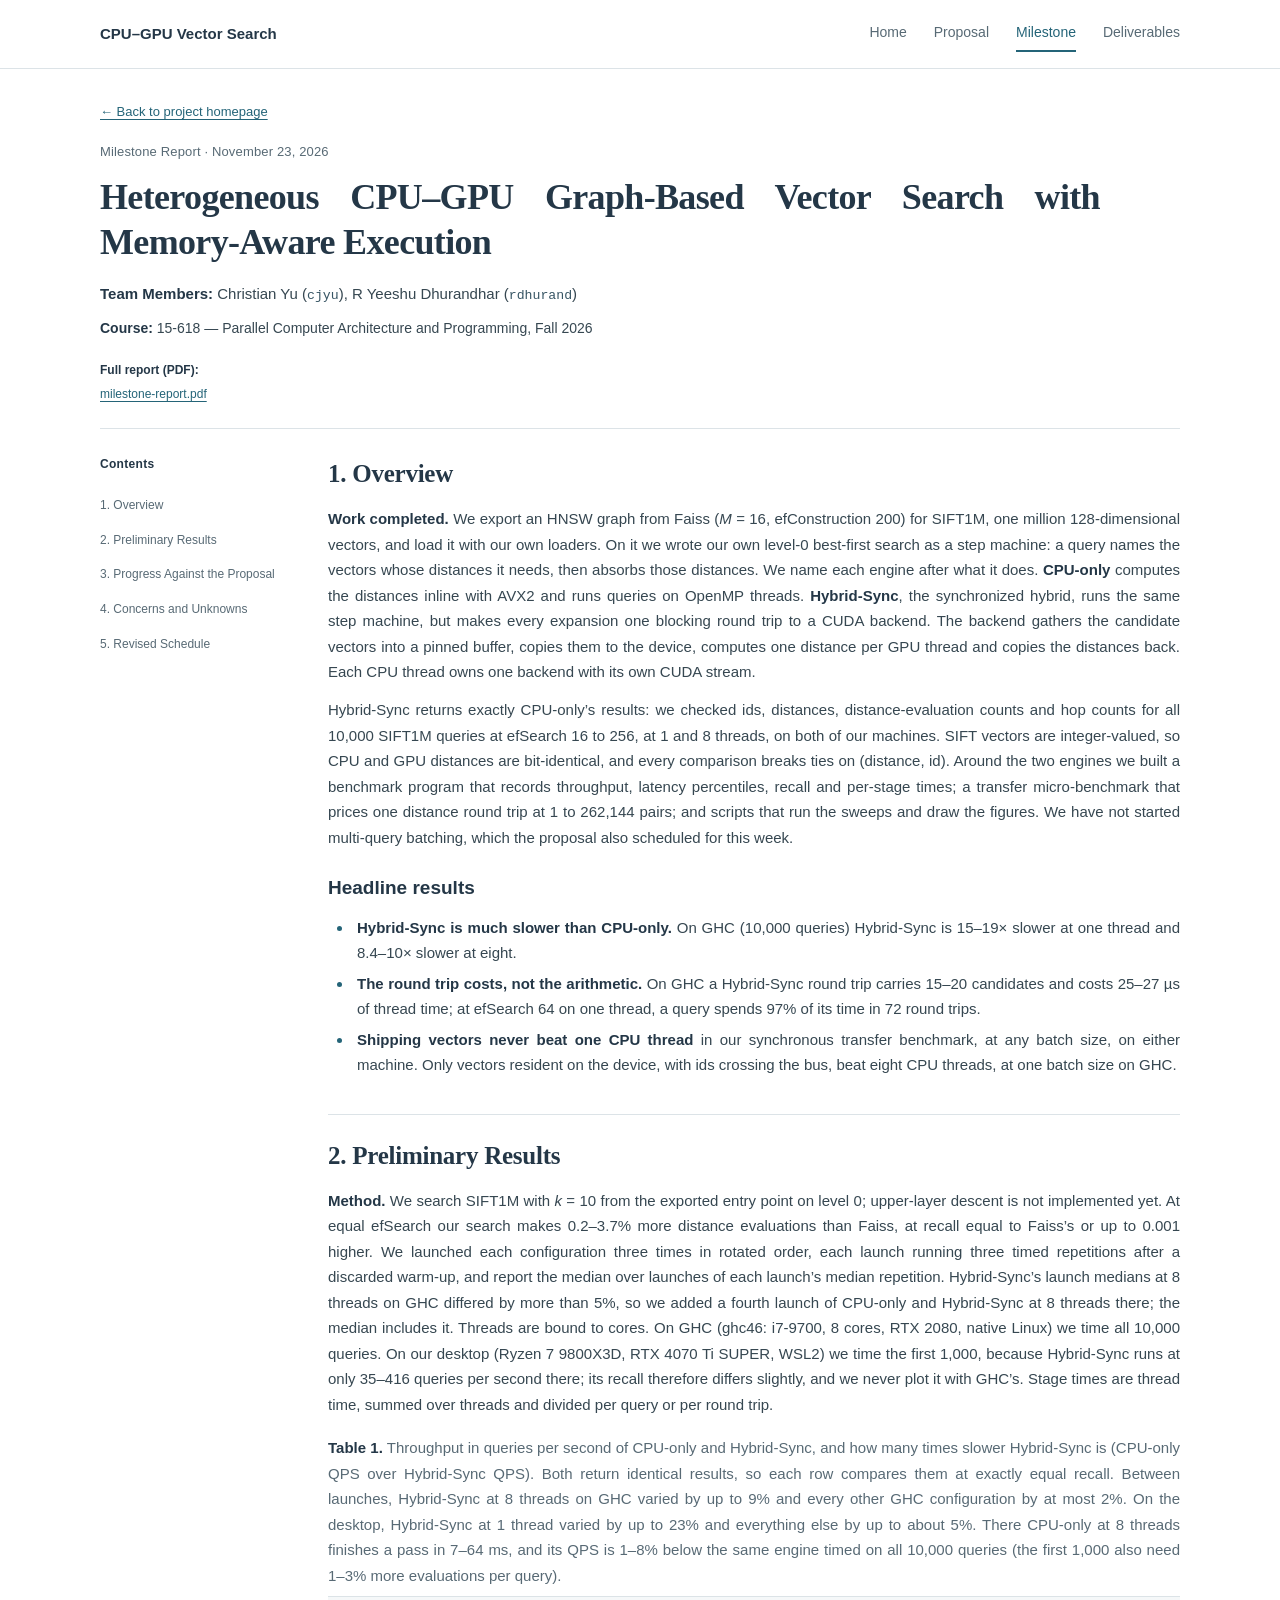
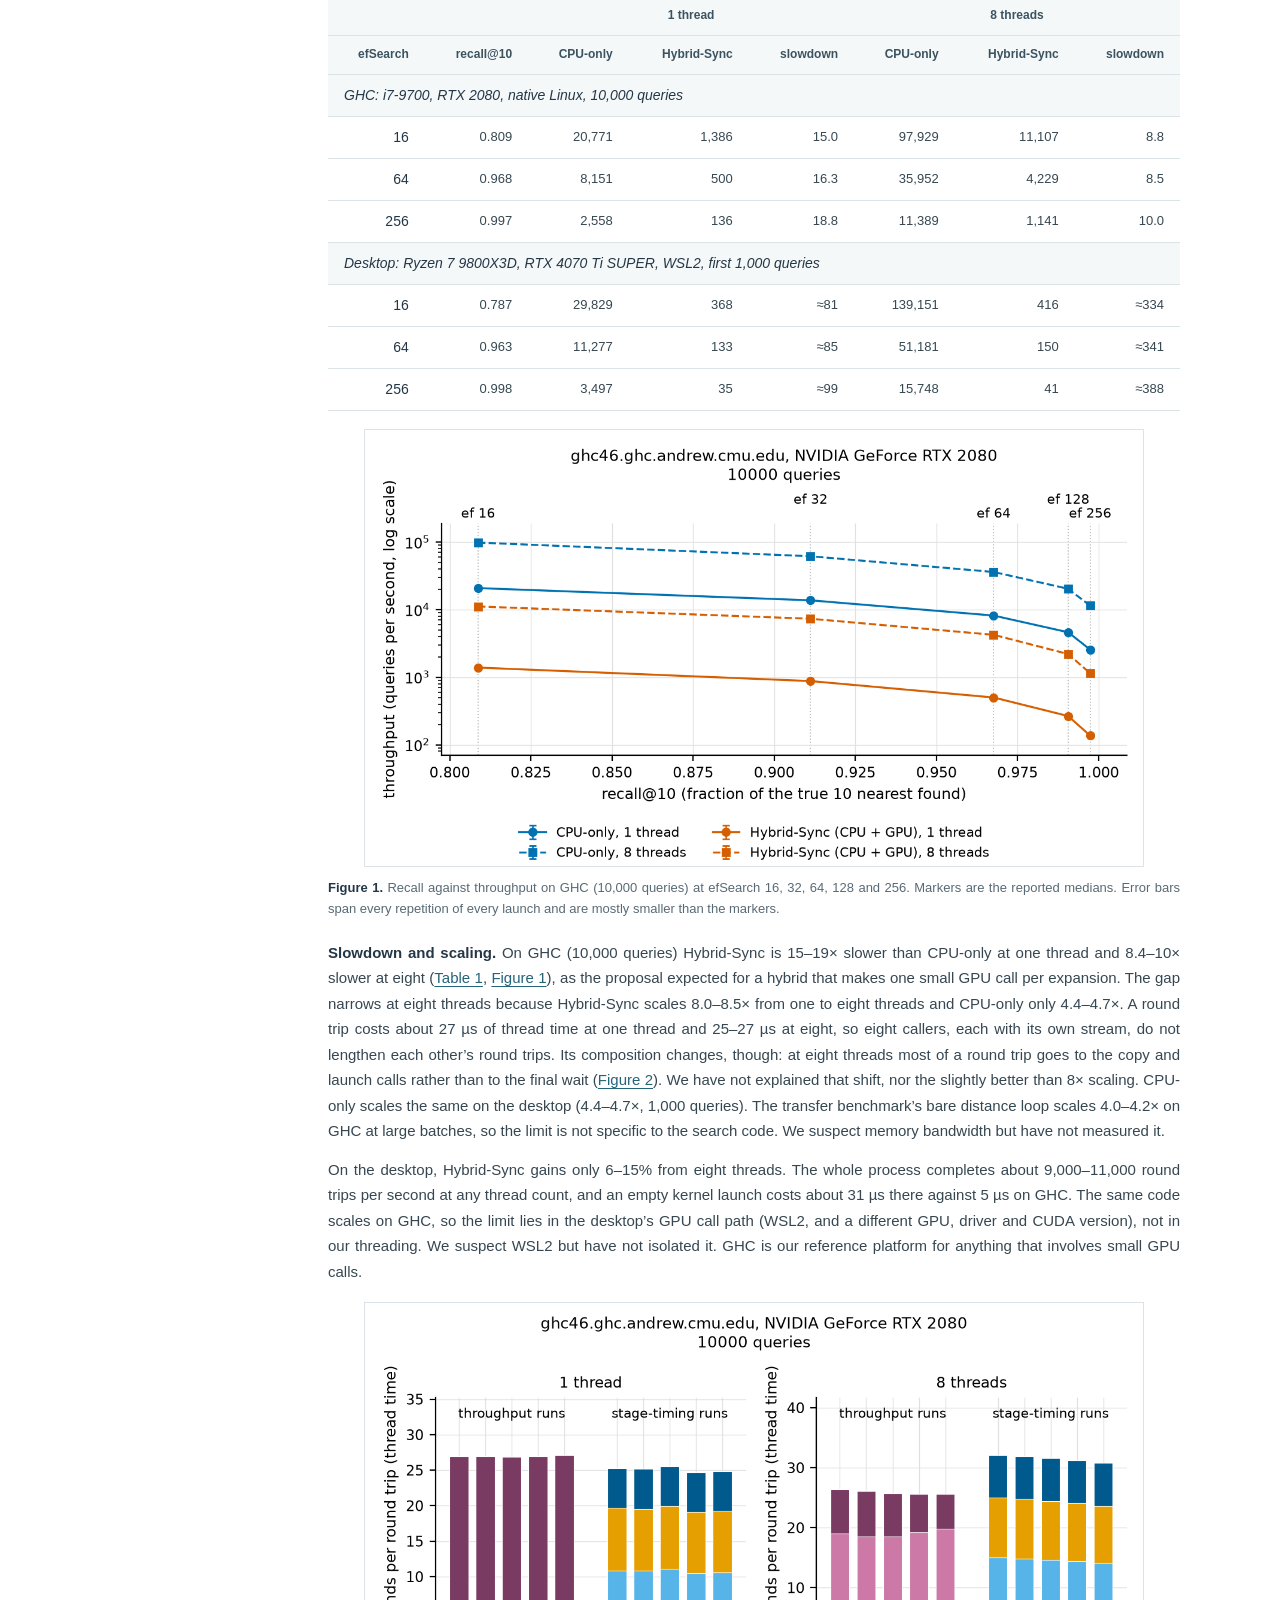
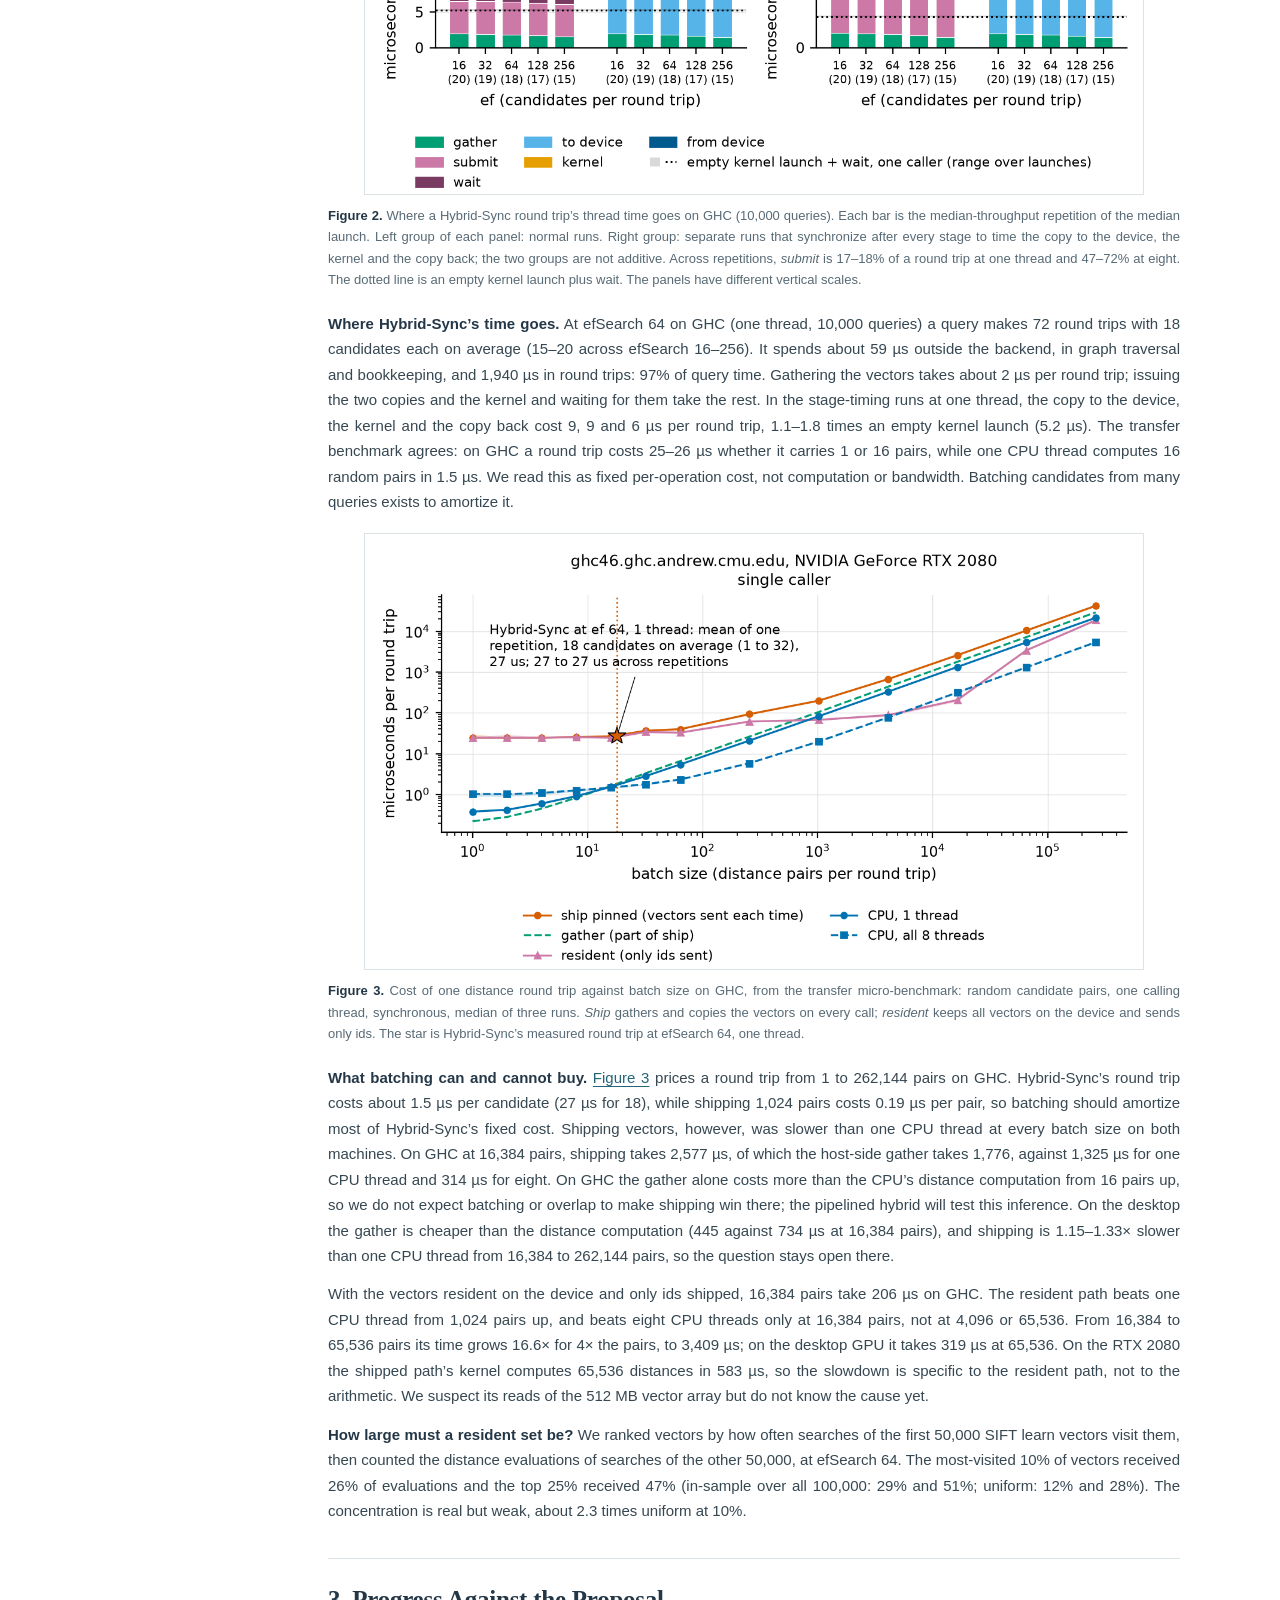
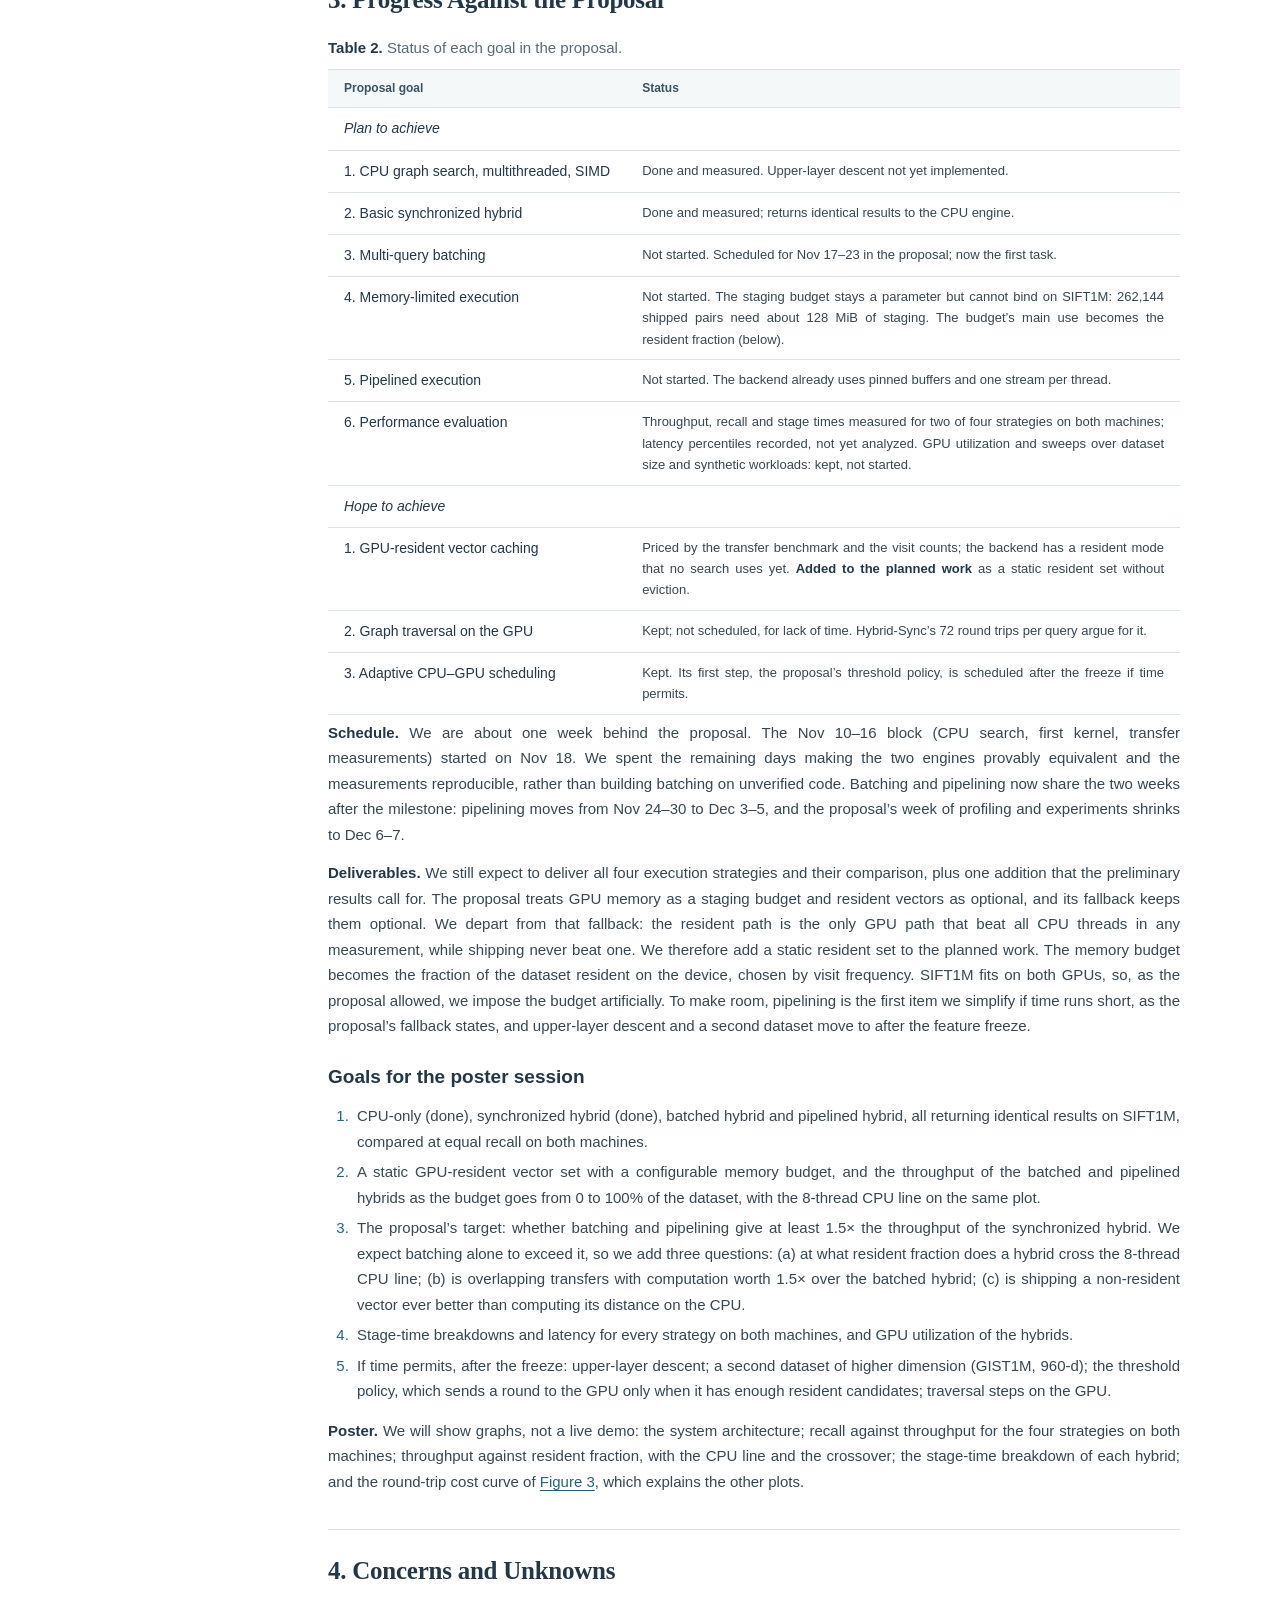
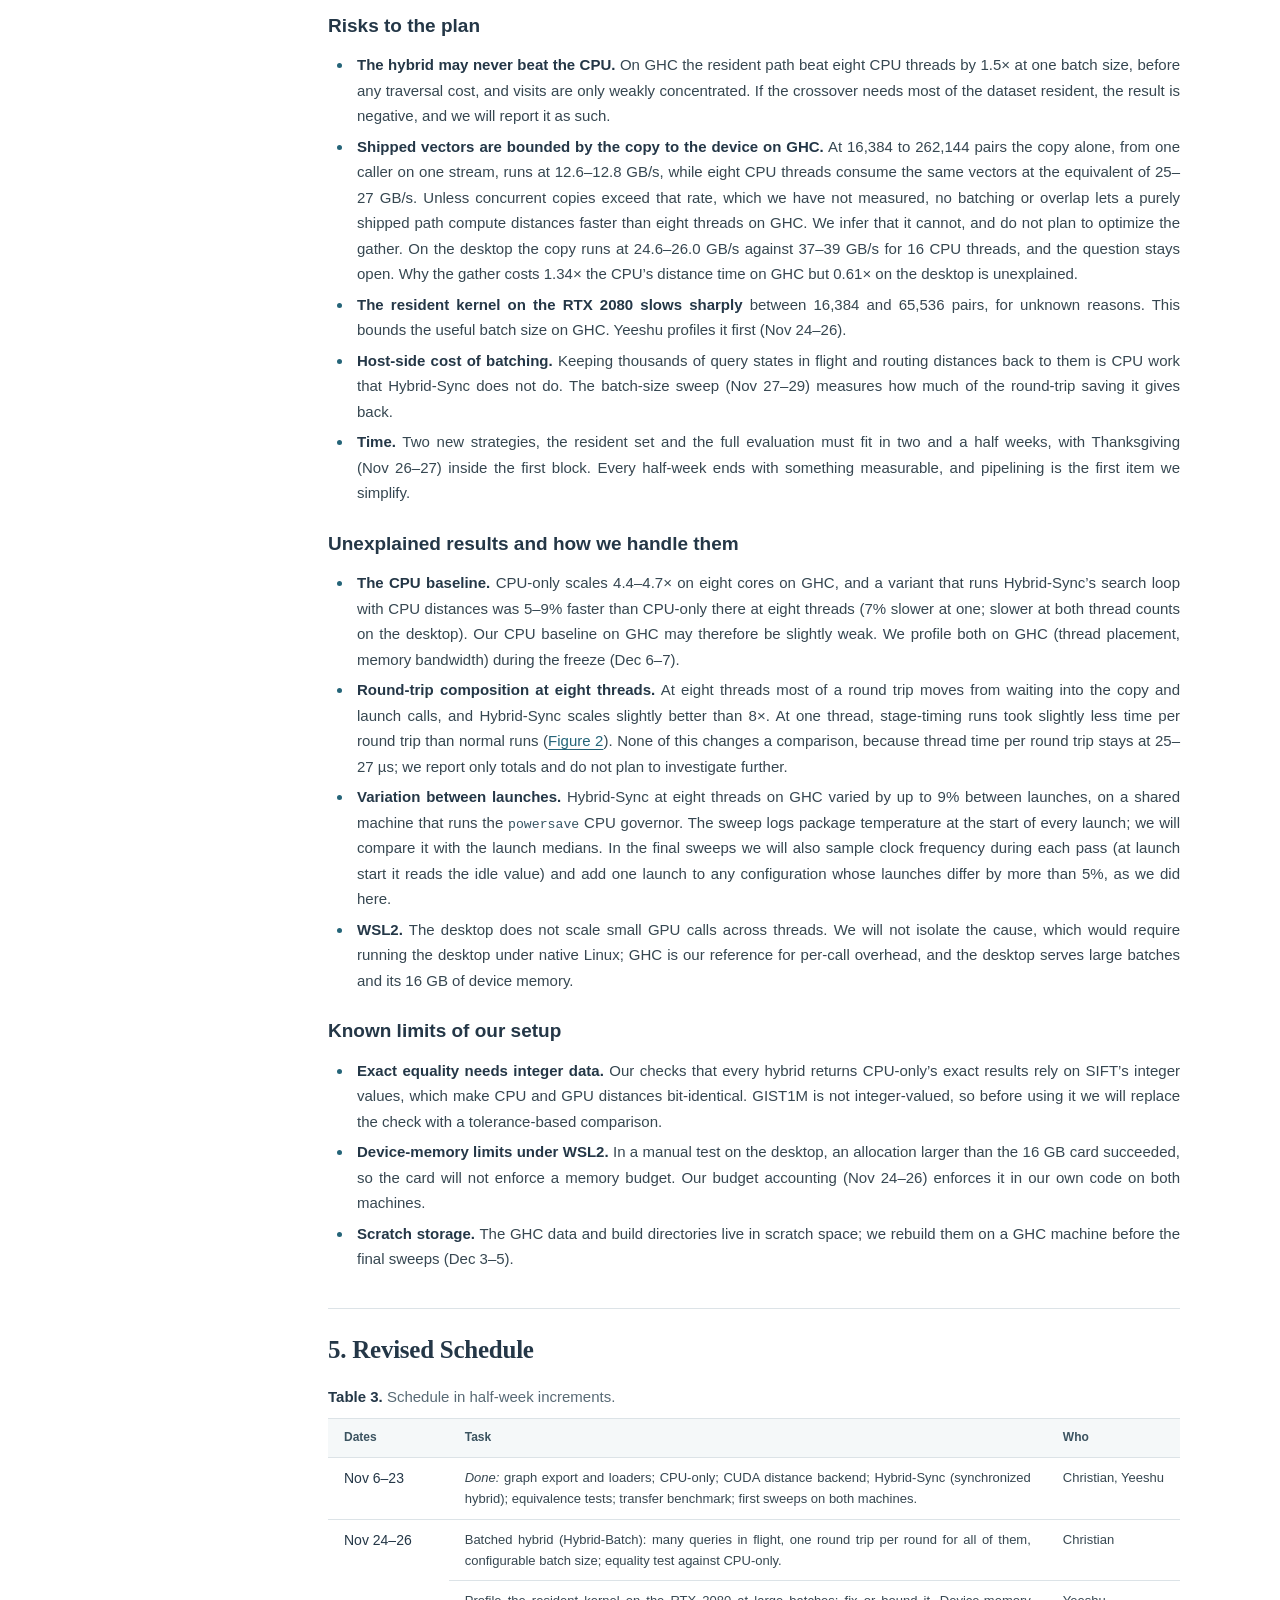
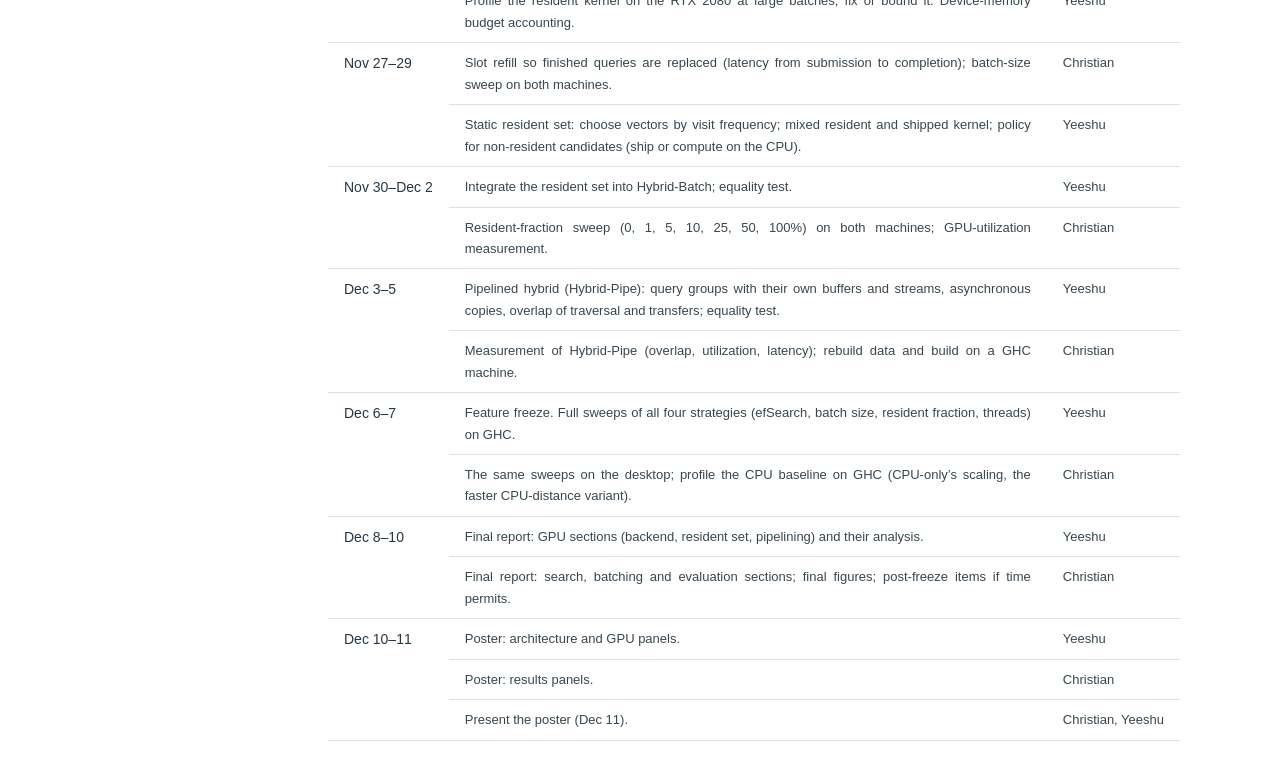
==== commit 197af2fb: "Use the names CPU-only, Hybrid-Sync, Hybrid-Batch and Hybrid-Pipe" ====
--- a/milestone/index.html
+++ b/milestone/index.html
@@ -43,23 +43,23 @@
     <article class="proposal-content" aria-label="Milestone report">
 <section id="overview" class="proposal-section">
 <h2>1. Overview</h2>
-<p><strong>Work completed.</strong> We export an HNSW graph from Faiss (<var>M</var>&nbsp;=&nbsp;16, efConstruction 200) for SIFT1M, one million 128-dimensional vectors, and load it with our own loaders. On it we wrote our own level-0 best-first search as a step machine: a query names the vectors whose distances it needs, then absorbs those distances. The CPU-only engine (V1) computes the distances inline with AVX2 and runs queries on OpenMP threads. The synchronized hybrid (V2) runs the same step machine, but makes every expansion one blocking round trip to a CUDA backend. The backend gathers the candidate vectors into a pinned buffer, copies them to the device, computes one distance per GPU thread and copies the distances back. Each CPU thread owns one backend with its own CUDA stream.</p>
-<p>V2 returns exactly V1’s results: we checked ids, distances, distance-evaluation counts and hop counts for all 10,000 SIFT1M queries at efSearch 16 to 256, at 1 and 8 threads, on both of our machines. SIFT vectors are integer-valued, so CPU and GPU distances are bit-identical, and every comparison breaks ties on (distance, id). Around the two engines we built a benchmark program that records throughput, latency percentiles, recall and per-stage times; a transfer micro-benchmark that prices one distance round trip at 1 to 262,144 pairs; and scripts that run the sweeps and draw the figures. We have not started multi-query batching, which the proposal also scheduled for this week.</p>
+<p><strong>Work completed.</strong> We export an HNSW graph from Faiss (<var>M</var>&nbsp;=&nbsp;16, efConstruction 200) for SIFT1M, one million 128-dimensional vectors, and load it with our own loaders. On it we wrote our own level-0 best-first search as a step machine: a query names the vectors whose distances it needs, then absorbs those distances. We name each engine after what it does. <strong>CPU-only</strong> computes the distances inline with AVX2 and runs queries on OpenMP threads. <strong>Hybrid-Sync</strong>, the synchronized hybrid, runs the same step machine, but makes every expansion one blocking round trip to a CUDA backend. The backend gathers the candidate vectors into a pinned buffer, copies them to the device, computes one distance per GPU thread and copies the distances back. Each CPU thread owns one backend with its own CUDA stream.</p>
+<p>Hybrid-Sync returns exactly CPU-only’s results: we checked ids, distances, distance-evaluation counts and hop counts for all 10,000 SIFT1M queries at efSearch 16 to 256, at 1 and 8 threads, on both of our machines. SIFT vectors are integer-valued, so CPU and GPU distances are bit-identical, and every comparison breaks ties on (distance, id). Around the two engines we built a benchmark program that records throughput, latency percentiles, recall and per-stage times; a transfer micro-benchmark that prices one distance round trip at 1 to 262,144 pairs; and scripts that run the sweeps and draw the figures. We have not started multi-query batching, which the proposal also scheduled for this week.</p>
 <h3>Headline results</h3>
 <ul>
-<li><strong>V2 is much slower than V1.</strong> On GHC (10,000 queries) V2 is 15–19× slower at one thread and 8.4–10× slower at eight.</li>
-<li><strong>The round trip costs, not the arithmetic.</strong> On GHC a V2 round trip carries 15–20 candidates and costs 25–27&nbsp;µs of thread time; at efSearch 64 on one thread, a query spends 97% of its time in 72 round trips.</li>
+<li><strong>Hybrid-Sync is much slower than CPU-only.</strong> On GHC (10,000 queries) Hybrid-Sync is 15–19× slower at one thread and 8.4–10× slower at eight.</li>
+<li><strong>The round trip costs, not the arithmetic.</strong> On GHC a Hybrid-Sync round trip carries 15–20 candidates and costs 25–27&nbsp;µs of thread time; at efSearch 64 on one thread, a query spends 97% of its time in 72 round trips.</li>
 <li><strong>Shipping vectors never beat one CPU thread</strong> in our synchronous transfer benchmark, at any batch size, on either machine. Only vectors resident on the device, with ids crossing the bus, beat eight CPU threads, at one batch size on GHC.</li>
 </ul>
 </section>
 <section id="results" class="proposal-section">
 <h2>2. Preliminary Results</h2>
-<p><strong>Method.</strong> We search SIFT1M with <var>k</var>&nbsp;=&nbsp;10 from the exported entry point on level 0; upper-layer descent is not implemented yet. At equal efSearch our search makes 0.2–3.7% more distance evaluations than Faiss, at recall equal to Faiss’s or up to 0.001 higher. We launched each configuration three times in rotated order, each launch running three timed repetitions after a discarded warm-up, and report the median over launches of each launch’s median repetition. V2’s launch medians at 8 threads on GHC differed by more than 5%, so we added a fourth launch of V1 and V2 at 8 threads there; the median includes it. Threads are bound to cores. On GHC (ghc46: i7-9700, 8 cores, RTX 2080, native Linux) we time all 10,000 queries. On our desktop (Ryzen 7 9800X3D, RTX 4070 Ti SUPER, WSL2) we time the first 1,000, because V2 runs at only 35–416 queries per second there; its recall therefore differs slightly, and we never plot it with GHC’s. Stage times are thread time, summed over threads and divided per query or per round trip.</p>
-<p class="table-caption" id="tab-qps"><strong>Table 1.</strong> Throughput in queries per second of the CPU-only engine (V1) and the synchronized hybrid (V2), and how many times slower V2 is. Both return identical results, so each row compares them at exactly equal recall. Between launches, V2 at 8 threads on GHC varied by up to 9% and every other GHC configuration by at most 2%. On the desktop, V2 at 1 thread varied by up to 23% and everything else by up to about 5%. There V1 at 8 threads finishes a pass in 7–64&nbsp;ms, and its QPS is 1–8% below the same engine timed on all 10,000 queries (the first 1,000 also need 1–3% more evaluations per query).</p>
+<p><strong>Method.</strong> We search SIFT1M with <var>k</var>&nbsp;=&nbsp;10 from the exported entry point on level 0; upper-layer descent is not implemented yet. At equal efSearch our search makes 0.2–3.7% more distance evaluations than Faiss, at recall equal to Faiss’s or up to 0.001 higher. We launched each configuration three times in rotated order, each launch running three timed repetitions after a discarded warm-up, and report the median over launches of each launch’s median repetition. Hybrid-Sync’s launch medians at 8 threads on GHC differed by more than 5%, so we added a fourth launch of CPU-only and Hybrid-Sync at 8 threads there; the median includes it. Threads are bound to cores. On GHC (ghc46: i7-9700, 8 cores, RTX 2080, native Linux) we time all 10,000 queries. On our desktop (Ryzen 7 9800X3D, RTX 4070 Ti SUPER, WSL2) we time the first 1,000, because Hybrid-Sync runs at only 35–416 queries per second there; its recall therefore differs slightly, and we never plot it with GHC’s. Stage times are thread time, summed over threads and divided per query or per round trip.</p>
+<p class="table-caption" id="tab-qps"><strong>Table 1.</strong> Throughput in queries per second of CPU-only and Hybrid-Sync, and how many times slower Hybrid-Sync is (CPU-only QPS over Hybrid-Sync QPS). Both return identical results, so each row compares them at exactly equal recall. Between launches, Hybrid-Sync at 8 threads on GHC varied by up to 9% and every other GHC configuration by at most 2%. On the desktop, Hybrid-Sync at 1 thread varied by up to 23% and everything else by up to about 5%. There CPU-only at 8 threads finishes a pass in 7–64&nbsp;ms, and its QPS is 1–8% below the same engine timed on all 10,000 queries (the first 1,000 also need 1–3% more evaluations per query).</p>
 <div class="table-scroll" tabindex="0" role="region" aria-label="Table 1"><table class="num-table">
 <thead>
 <tr><th scope="col"></th><th scope="col"></th><th scope="colgroup" colspan="3">1 thread</th><th scope="colgroup" colspan="3">8 threads</th></tr>
-<tr><th scope="col">efSearch</th><th scope="col">recall@10</th><th scope="col">V1 QPS</th><th scope="col">V2 QPS</th><th scope="col">V1/V2</th><th scope="col">V1 QPS</th><th scope="col">V2 QPS</th><th scope="col">V1/V2</th></tr>
+<tr><th scope="col">efSearch</th><th scope="col">recall@10</th><th scope="col">CPU-only</th><th scope="col">Hybrid-Sync</th><th scope="col">slowdown</th><th scope="col">CPU-only</th><th scope="col">Hybrid-Sync</th><th scope="col">slowdown</th></tr>
 </thead><tbody>
 <tr><th class="group" scope="colgroup" colspan="8"><em>GHC: i7-9700, RTX 2080, native Linux, 10,000 queries</em></th></tr>
 <tr><th scope="row">16</th><td>0.809</td><td>20,771</td><td>1,386</td><td>15.0</td><td>97,929</td><td>11,107</td><td>8.8</td></tr>
@@ -71,21 +71,21 @@
 <tr><th scope="row">256</th><td>0.998</td><td>3,497</td><td>35</td><td>≈99</td><td>15,748</td><td>41</td><td>≈388</td></tr>
 </tbody></table></div>
 <figure id="fig-recall" class="milestone-figure">
-  <img src="figs/ghc_recall_qps.png" width="1300" height="728" loading="lazy" alt="Log-scale throughput against recall at 10 on GHC for V1 and V2 at one and eight threads, efSearch 16 to 256. Both V1 lines lie about an order of magnitude above the V2 lines.">
+  <img src="figs/ghc_recall_qps.png" width="1300" height="728" loading="lazy" alt="Log-scale throughput against recall at 10 on GHC for CPU-only and Hybrid-Sync at one and eight threads, efSearch 16 to 256. Both CPU-only lines lie about an order of magnitude above the Hybrid-Sync lines.">
   <figcaption><strong>Figure 1.</strong> Recall against throughput on GHC (10,000 queries) at efSearch 16, 32, 64, 128 and 256. Markers are the reported medians. Error bars span every repetition of every launch and are mostly smaller than the markers.</figcaption>
 </figure>
-<p><strong>Slowdown and scaling.</strong> On GHC (10,000 queries) V2 is 15–19× slower than V1 at one thread and 8.4–10× slower at eight (<a href="#tab-qps">Table 1</a>, <a href="#fig-recall">Figure 1</a>), as the proposal expected for a hybrid that makes one small GPU call per expansion. The gap narrows at eight threads because V2 scales 8.0–8.5× from one to eight threads and V1 only 4.4–4.7×. A round trip costs about 27&nbsp;µs of thread time at one thread and 25–27&nbsp;µs at eight, so eight callers, each with its own stream, do not lengthen each other’s round trips. Its composition changes, though: at eight threads most of a round trip goes to the copy and launch calls rather than to the final wait (<a href="#fig-stages">Figure 2</a>). We have not explained that shift, nor the slightly better than 8× scaling. V1 scales the same on the desktop (4.4–4.7×, 1,000 queries). The transfer benchmark’s bare distance loop scales 4.0–4.2× on GHC at large batches, so the limit is not specific to the search code. We suspect memory bandwidth but have not measured it.</p>
-<p>On the desktop, V2 gains only 6–15% from eight threads. The whole process completes about 9,000–11,000 round trips per second at any thread count, and an empty kernel launch costs about 31&nbsp;µs there against 5&nbsp;µs on GHC. The same code scales on GHC, so the limit lies in the desktop’s GPU call path (WSL2, and a different GPU, driver and CUDA version), not in our threading. We suspect WSL2 but have not isolated it. GHC is our reference platform for anything that involves small GPU calls.</p>
+<p><strong>Slowdown and scaling.</strong> On GHC (10,000 queries) Hybrid-Sync is 15–19× slower than CPU-only at one thread and 8.4–10× slower at eight (<a href="#tab-qps">Table 1</a>, <a href="#fig-recall">Figure 1</a>), as the proposal expected for a hybrid that makes one small GPU call per expansion. The gap narrows at eight threads because Hybrid-Sync scales 8.0–8.5× from one to eight threads and CPU-only only 4.4–4.7×. A round trip costs about 27&nbsp;µs of thread time at one thread and 25–27&nbsp;µs at eight, so eight callers, each with its own stream, do not lengthen each other’s round trips. Its composition changes, though: at eight threads most of a round trip goes to the copy and launch calls rather than to the final wait (<a href="#fig-stages">Figure 2</a>). We have not explained that shift, nor the slightly better than 8× scaling. CPU-only scales the same on the desktop (4.4–4.7×, 1,000 queries). The transfer benchmark’s bare distance loop scales 4.0–4.2× on GHC at large batches, so the limit is not specific to the search code. We suspect memory bandwidth but have not measured it.</p>
+<p>On the desktop, Hybrid-Sync gains only 6–15% from eight threads. The whole process completes about 9,000–11,000 round trips per second at any thread count, and an empty kernel launch costs about 31&nbsp;µs there against 5&nbsp;µs on GHC. The same code scales on GHC, so the limit lies in the desktop’s GPU call path (WSL2, and a different GPU, driver and CUDA version), not in our threading. We suspect WSL2 but have not isolated it. GHC is our reference platform for anything that involves small GPU calls.</p>
 <figure id="fig-stages" class="milestone-figure">
-  <img src="figs/ghc_round_trip.png" width="1300" height="820" loading="lazy" alt="Stacked bars of thread time per V2 round trip on GHC at one and eight threads, split into gather, submit and wait for normal runs and into to-device, kernel and from-device for stage-timing runs. All bars are about 25 to 32 microseconds.">
-  <figcaption><strong>Figure 2.</strong> Where a V2 round trip’s thread time goes on GHC (10,000 queries). Each bar is the median-throughput repetition of the median launch. Left group of each panel: normal runs. Right group: separate runs that synchronize after every stage to time the copy to the device, the kernel and the copy back; the two groups are not additive. Across repetitions, <em>submit</em> is 17–18% of a round trip at one thread and 47–72% at eight. The dotted line is an empty kernel launch plus wait. The panels have different vertical scales.</figcaption>
+  <img src="figs/ghc_round_trip.png" width="1300" height="820" loading="lazy" alt="Stacked bars of thread time per Hybrid-Sync round trip on GHC at one and eight threads, split into gather, submit and wait for normal runs and into to-device, kernel and from-device for stage-timing runs. All bars are about 25 to 32 microseconds.">
+  <figcaption><strong>Figure 2.</strong> Where a Hybrid-Sync round trip’s thread time goes on GHC (10,000 queries). Each bar is the median-throughput repetition of the median launch. Left group of each panel: normal runs. Right group: separate runs that synchronize after every stage to time the copy to the device, the kernel and the copy back; the two groups are not additive. Across repetitions, <em>submit</em> is 17–18% of a round trip at one thread and 47–72% at eight. The dotted line is an empty kernel launch plus wait. The panels have different vertical scales.</figcaption>
 </figure>
-<p><strong>Where V2’s time goes.</strong> At efSearch 64 on GHC (one thread, 10,000 queries) a query makes 72 round trips with 18 candidates each on average (15–20 across efSearch 16–256). It spends about 59&nbsp;µs outside the backend, in graph traversal and bookkeeping, and 1,940&nbsp;µs in round trips: 97% of query time. Gathering the vectors takes about 2&nbsp;µs per round trip; issuing the two copies and the kernel and waiting for them take the rest. In the stage-timing runs at one thread, the copy to the device, the kernel and the copy back cost 9, 9 and 6&nbsp;µs per round trip, 1.1–1.8 times an empty kernel launch (5.2&nbsp;µs). The transfer benchmark agrees: on GHC a round trip costs 25–26&nbsp;µs whether it carries 1 or 16 pairs, while one CPU thread computes 16 random pairs in 1.5&nbsp;µs. We read this as fixed per-operation cost, not computation or bandwidth. Batching candidates from many queries exists to amortize it.</p>
+<p><strong>Where Hybrid-Sync’s time goes.</strong> At efSearch 64 on GHC (one thread, 10,000 queries) a query makes 72 round trips with 18 candidates each on average (15–20 across efSearch 16–256). It spends about 59&nbsp;µs outside the backend, in graph traversal and bookkeeping, and 1,940&nbsp;µs in round trips: 97% of query time. Gathering the vectors takes about 2&nbsp;µs per round trip; issuing the two copies and the kernel and waiting for them take the rest. In the stage-timing runs at one thread, the copy to the device, the kernel and the copy back cost 9, 9 and 6&nbsp;µs per round trip, 1.1–1.8 times an empty kernel launch (5.2&nbsp;µs). The transfer benchmark agrees: on GHC a round trip costs 25–26&nbsp;µs whether it carries 1 or 16 pairs, while one CPU thread computes 16 random pairs in 1.5&nbsp;µs. We read this as fixed per-operation cost, not computation or bandwidth. Batching candidates from many queries exists to amortize it.</p>
 <figure id="fig-xfer" class="milestone-figure">
   <img src="figs/ghc_xfer.png" width="1300" height="728" loading="lazy" alt="Log-log plot of microseconds per round trip against batch size from 1 to 262,144 pairs on GHC for shipping vectors, the gather alone, resident vectors, one CPU thread and eight CPU threads.">
-  <figcaption><strong>Figure 3.</strong> Cost of one distance round trip against batch size on GHC, from the transfer micro-benchmark: random candidate pairs, one calling thread, synchronous, median of three runs. <em>Ship</em> gathers and copies the vectors on every call; <em>resident</em> keeps all vectors on the device and sends only ids. The star is V2’s measured round trip at efSearch 64, one thread.</figcaption>
+  <figcaption><strong>Figure 3.</strong> Cost of one distance round trip against batch size on GHC, from the transfer micro-benchmark: random candidate pairs, one calling thread, synchronous, median of three runs. <em>Ship</em> gathers and copies the vectors on every call; <em>resident</em> keeps all vectors on the device and sends only ids. The star is Hybrid-Sync’s measured round trip at efSearch 64, one thread.</figcaption>
 </figure>
-<p><strong>What batching can and cannot buy.</strong> <a href="#fig-xfer">Figure 3</a> prices a round trip from 1 to 262,144 pairs on GHC. V2’s round trip costs about 1.5&nbsp;µs per candidate (27&nbsp;µs for 18), while shipping 1,024 pairs costs 0.19&nbsp;µs per pair, so batching should amortize most of V2’s fixed cost. Shipping vectors, however, was slower than one CPU thread at every batch size on both machines. On GHC at 16,384 pairs, shipping takes 2,577&nbsp;µs, of which the host-side gather takes 1,776, against 1,325&nbsp;µs for one CPU thread and 314&nbsp;µs for eight. On GHC the gather alone costs more than the CPU’s distance computation from 16 pairs up, so we do not expect batching or overlap to make shipping win there; the pipelined hybrid will test this inference. On the desktop the gather is cheaper than the distance computation (445 against 734&nbsp;µs at 16,384 pairs), and shipping is 1.15–1.33× slower than one CPU thread from 16,384 to 262,144 pairs, so the question stays open there.</p>
+<p><strong>What batching can and cannot buy.</strong> <a href="#fig-xfer">Figure 3</a> prices a round trip from 1 to 262,144 pairs on GHC. Hybrid-Sync’s round trip costs about 1.5&nbsp;µs per candidate (27&nbsp;µs for 18), while shipping 1,024 pairs costs 0.19&nbsp;µs per pair, so batching should amortize most of Hybrid-Sync’s fixed cost. Shipping vectors, however, was slower than one CPU thread at every batch size on both machines. On GHC at 16,384 pairs, shipping takes 2,577&nbsp;µs, of which the host-side gather takes 1,776, against 1,325&nbsp;µs for one CPU thread and 314&nbsp;µs for eight. On GHC the gather alone costs more than the CPU’s distance computation from 16 pairs up, so we do not expect batching or overlap to make shipping win there; the pipelined hybrid will test this inference. On the desktop the gather is cheaper than the distance computation (445 against 734&nbsp;µs at 16,384 pairs), and shipping is 1.15–1.33× slower than one CPU thread from 16,384 to 262,144 pairs, so the question stays open there.</p>
 <p>With the vectors resident on the device and only ids shipped, 16,384 pairs take 206&nbsp;µs on GHC. The resident path beats one CPU thread from 1,024 pairs up, and beats eight CPU threads only at 16,384 pairs, not at 4,096 or 65,536. From 16,384 to 65,536 pairs its time grows 16.6× for 4× the pairs, to 3,409&nbsp;µs; on the desktop GPU it takes 319&nbsp;µs at 65,536. On the RTX 2080 the shipped path’s kernel computes 65,536 distances in 583&nbsp;µs, so the slowdown is specific to the resident path, not to the arithmetic. We suspect its reads of the 512&nbsp;MB vector array but do not know the cause yet.</p>
 <p><strong>How large must a resident set be?</strong> We ranked vectors by how often searches of the first 50,000 SIFT learn vectors visit them, then counted the distance evaluations of searches of the other 50,000, at efSearch 64. The most-visited 10% of vectors received 26% of evaluations and the top 25% received 47% (in-sample over all 100,000: 29% and 51%; uniform: 12% and 28%). The concentration is real but weak, about 2.3 times uniform at 10%.</p>
 </section>
@@ -105,7 +105,7 @@
 <tr><th scope="row">6. Performance evaluation</th><td>Throughput, recall and stage times measured for two of four strategies on both machines; latency percentiles recorded, not yet analyzed. GPU utilization and sweeps over dataset size and synthetic workloads: kept, not started.</td></tr>
 <tr><th class="group" scope="colgroup" colspan="2"><em>Hope to achieve</em></th></tr>
 <tr><th scope="row">1. GPU-resident vector caching</th><td>Priced by the transfer benchmark and the visit counts; the backend has a resident mode that no search uses yet. <strong>Added to the planned work</strong> as a static resident set without eviction.</td></tr>
-<tr><th scope="row">2. Graph traversal on the GPU</th><td>Kept; not scheduled, for lack of time. V2’s 72 round trips per query argue for it.</td></tr>
+<tr><th scope="row">2. Graph traversal on the GPU</th><td>Kept; not scheduled, for lack of time. Hybrid-Sync’s 72 round trips per query argue for it.</td></tr>
 <tr><th scope="row">3. Adaptive CPU–GPU scheduling</th><td>Kept. Its first step, the proposal’s threshold policy, is scheduled after the freeze if time permits.</td></tr>
 </tbody></table></div>
 <p><strong>Schedule.</strong> We are about one week behind the proposal. The Nov&nbsp;10–16 block (CPU search, first kernel, transfer measurements) started on Nov&nbsp;18. We spent the remaining days making the two engines provably equivalent and the measurements reproducible, rather than building batching on unverified code. Batching and pipelining now share the two weeks after the milestone: pipelining moves from Nov&nbsp;24–30 to Dec&nbsp;3–5, and the proposal’s week of profiling and experiments shrinks to Dec&nbsp;6–7.</p>
@@ -127,19 +127,19 @@
 <li><strong>The hybrid may never beat the CPU.</strong> On GHC the resident path beat eight CPU threads by 1.5× at one batch size, before any traversal cost, and visits are only weakly concentrated. If the crossover needs most of the dataset resident, the result is negative, and we will report it as such.</li>
 <li><strong>Shipped vectors are bounded by the copy to the device on GHC.</strong> At 16,384 to 262,144 pairs the copy alone, from one caller on one stream, runs at 12.6–12.8&nbsp;GB/s, while eight CPU threads consume the same vectors at the equivalent of 25–27&nbsp;GB/s. Unless concurrent copies exceed that rate, which we have not measured, no batching or overlap lets a purely shipped path compute distances faster than eight threads on GHC. We infer that it cannot, and do not plan to optimize the gather. On the desktop the copy runs at 24.6–26.0&nbsp;GB/s against 37–39&nbsp;GB/s for 16 CPU threads, and the question stays open. Why the gather costs 1.34× the CPU’s distance time on GHC but 0.61× on the desktop is unexplained.</li>
 <li><strong>The resident kernel on the RTX 2080 slows sharply</strong> between 16,384 and 65,536 pairs, for unknown reasons. This bounds the useful batch size on GHC. Yeeshu profiles it first (Nov&nbsp;24–26).</li>
-<li><strong>Host-side cost of batching.</strong> Keeping thousands of query states in flight and routing distances back to them is CPU work that V2 does not do. The batch-size sweep (Nov&nbsp;27–29) measures how much of the round-trip saving it gives back.</li>
+<li><strong>Host-side cost of batching.</strong> Keeping thousands of query states in flight and routing distances back to them is CPU work that Hybrid-Sync does not do. The batch-size sweep (Nov&nbsp;27–29) measures how much of the round-trip saving it gives back.</li>
 <li><strong>Time.</strong> Two new strategies, the resident set and the full evaluation must fit in two and a half weeks, with Thanksgiving (Nov&nbsp;26–27) inside the first block. Every half-week ends with something measurable, and pipelining is the first item we simplify.</li>
 </ul>
 <h3>Unexplained results and how we handle them</h3>
 <ul>
-<li><strong>The CPU baseline.</strong> V1 scales 4.4–4.7× on eight cores on GHC, and a variant that runs V2’s search loop with CPU distances was 5–9% faster than V1 there at eight threads (7% slower at one; slower at both thread counts on the desktop). Our CPU baseline on GHC may therefore be slightly weak. We profile both on GHC (thread placement, memory bandwidth) during the freeze (Dec&nbsp;6–7).</li>
-<li><strong>Round-trip composition at eight threads.</strong> At eight threads most of a round trip moves from waiting into the copy and launch calls, and V2 scales slightly better than 8×. At one thread, stage-timing runs took slightly less time per round trip than normal runs (<a href="#fig-stages">Figure 2</a>). None of this changes a comparison, because thread time per round trip stays at 25–27&nbsp;µs; we report only totals and do not plan to investigate further.</li>
-<li><strong>Variation between launches.</strong> V2 at eight threads on GHC varied by up to 9% between launches, on a shared machine that runs the <code>powersave</code> CPU governor. The sweep logs package temperature at the start of every launch; we will compare it with the launch medians. In the final sweeps we will also sample clock frequency during each pass (at launch start it reads the idle value) and add one launch to any configuration whose launches differ by more than 5%, as we did here.</li>
+<li><strong>The CPU baseline.</strong> CPU-only scales 4.4–4.7× on eight cores on GHC, and a variant that runs Hybrid-Sync’s search loop with CPU distances was 5–9% faster than CPU-only there at eight threads (7% slower at one; slower at both thread counts on the desktop). Our CPU baseline on GHC may therefore be slightly weak. We profile both on GHC (thread placement, memory bandwidth) during the freeze (Dec&nbsp;6–7).</li>
+<li><strong>Round-trip composition at eight threads.</strong> At eight threads most of a round trip moves from waiting into the copy and launch calls, and Hybrid-Sync scales slightly better than 8×. At one thread, stage-timing runs took slightly less time per round trip than normal runs (<a href="#fig-stages">Figure 2</a>). None of this changes a comparison, because thread time per round trip stays at 25–27&nbsp;µs; we report only totals and do not plan to investigate further.</li>
+<li><strong>Variation between launches.</strong> Hybrid-Sync at eight threads on GHC varied by up to 9% between launches, on a shared machine that runs the <code>powersave</code> CPU governor. The sweep logs package temperature at the start of every launch; we will compare it with the launch medians. In the final sweeps we will also sample clock frequency during each pass (at launch start it reads the idle value) and add one launch to any configuration whose launches differ by more than 5%, as we did here.</li>
 <li><strong>WSL2.</strong> The desktop does not scale small GPU calls across threads. We will not isolate the cause, which would require running the desktop under native Linux; GHC is our reference for per-call overhead, and the desktop serves large batches and its 16&nbsp;GB of device memory.</li>
 </ul>
 <h3>Known limits of our setup</h3>
 <ul>
-<li><strong>Exact equality needs integer data.</strong> Our checks that every hybrid returns V1’s exact results rely on SIFT’s integer values, which make CPU and GPU distances bit-identical. GIST1M is not integer-valued, so before using it we will replace the check with a tolerance-based comparison.</li>
+<li><strong>Exact equality needs integer data.</strong> Our checks that every hybrid returns CPU-only’s exact results rely on SIFT’s integer values, which make CPU and GPU distances bit-identical. GIST1M is not integer-valued, so before using it we will replace the check with a tolerance-based comparison.</li>
 <li><strong>Device-memory limits under WSL2.</strong> In a manual test on the desktop, an allocation larger than the 16&nbsp;GB card succeeded, so the card will not enforce a memory budget. Our budget accounting (Nov&nbsp;24–26) enforces it in our own code on both machines.</li>
 <li><strong>Scratch storage.</strong> The GHC data and build directories live in scratch space; we rebuild them on a GHC machine before the final sweeps (Dec&nbsp;3–5).</li>
 </ul>
@@ -151,17 +151,17 @@
 <thead>
 <tr><th scope="col">Dates</th><th scope="col">Task</th><th scope="col">Who</th></tr>
 </thead><tbody>
-<tr><th scope="row">Nov 6–23</th><td><em>Done:</em> graph export and loaders; CPU-only search (V1); CUDA distance backend; synchronized hybrid (V2); equivalence tests; transfer benchmark; first sweeps on both machines.</td><td class="who">Christian, Yeeshu</td></tr>
-<tr><th scope="row" rowspan="2">Nov 24–26</th><td>Batched hybrid (V3): many queries in flight, one round trip per round for all of them, configurable batch size; equality test against V1.</td><td class="who">Christian</td></tr>
+<tr><th scope="row">Nov 6–23</th><td><em>Done:</em> graph export and loaders; CPU-only; CUDA distance backend; Hybrid-Sync (synchronized hybrid); equivalence tests; transfer benchmark; first sweeps on both machines.</td><td class="who">Christian, Yeeshu</td></tr>
+<tr><th scope="row" rowspan="2">Nov 24–26</th><td>Batched hybrid (Hybrid-Batch): many queries in flight, one round trip per round for all of them, configurable batch size; equality test against CPU-only.</td><td class="who">Christian</td></tr>
 <tr><td>Profile the resident kernel on the RTX 2080 at large batches; fix or bound it. Device-memory budget accounting.</td><td class="who">Yeeshu</td></tr>
 <tr><th scope="row" rowspan="2">Nov 27–29</th><td>Slot refill so finished queries are replaced (latency from submission to completion); batch-size sweep on both machines.</td><td class="who">Christian</td></tr>
 <tr><td>Static resident set: choose vectors by visit frequency; mixed resident and shipped kernel; policy for non-resident candidates (ship or compute on the CPU).</td><td class="who">Yeeshu</td></tr>
-<tr><th scope="row" rowspan="2">Nov 30–Dec 2</th><td>Integrate the resident set into V3; equality test.</td><td class="who">Yeeshu</td></tr>
+<tr><th scope="row" rowspan="2">Nov 30–Dec 2</th><td>Integrate the resident set into Hybrid-Batch; equality test.</td><td class="who">Yeeshu</td></tr>
 <tr><td>Resident-fraction sweep (0, 1, 5, 10, 25, 50, 100%) on both machines; GPU-utilization measurement.</td><td class="who">Christian</td></tr>
-<tr><th scope="row" rowspan="2">Dec 3–5</th><td>Pipelined hybrid (V4): query groups with their own buffers and streams, asynchronous copies, overlap of traversal and transfers; equality test.</td><td class="who">Yeeshu</td></tr>
-<tr><td>Measurement of V4 (overlap, utilization, latency); rebuild data and build on a GHC machine.</td><td class="who">Christian</td></tr>
+<tr><th scope="row" rowspan="2">Dec 3–5</th><td>Pipelined hybrid (Hybrid-Pipe): query groups with their own buffers and streams, asynchronous copies, overlap of traversal and transfers; equality test.</td><td class="who">Yeeshu</td></tr>
+<tr><td>Measurement of Hybrid-Pipe (overlap, utilization, latency); rebuild data and build on a GHC machine.</td><td class="who">Christian</td></tr>
 <tr><th scope="row" rowspan="2">Dec 6–7</th><td>Feature freeze. Full sweeps of all four strategies (efSearch, batch size, resident fraction, threads) on GHC.</td><td class="who">Yeeshu</td></tr>
-<tr><td>The same sweeps on the desktop; profile the CPU baseline on GHC (V1’s scaling, the faster CPU-distance variant).</td><td class="who">Christian</td></tr>
+<tr><td>The same sweeps on the desktop; profile the CPU baseline on GHC (CPU-only’s scaling, the faster CPU-distance variant).</td><td class="who">Christian</td></tr>
 <tr><th scope="row" rowspan="2">Dec 8–10</th><td>Final report: GPU sections (backend, resident set, pipelining) and their analysis.</td><td class="who">Yeeshu</td></tr>
 <tr><td>Final report: search, batching and evaluation sections; final figures; post-freeze items if time permits.</td><td class="who">Christian</td></tr>
 <tr><th scope="row" rowspan="3">Dec 10–11</th><td>Poster: architecture and GPU panels.</td><td class="who">Yeeshu</td></tr>
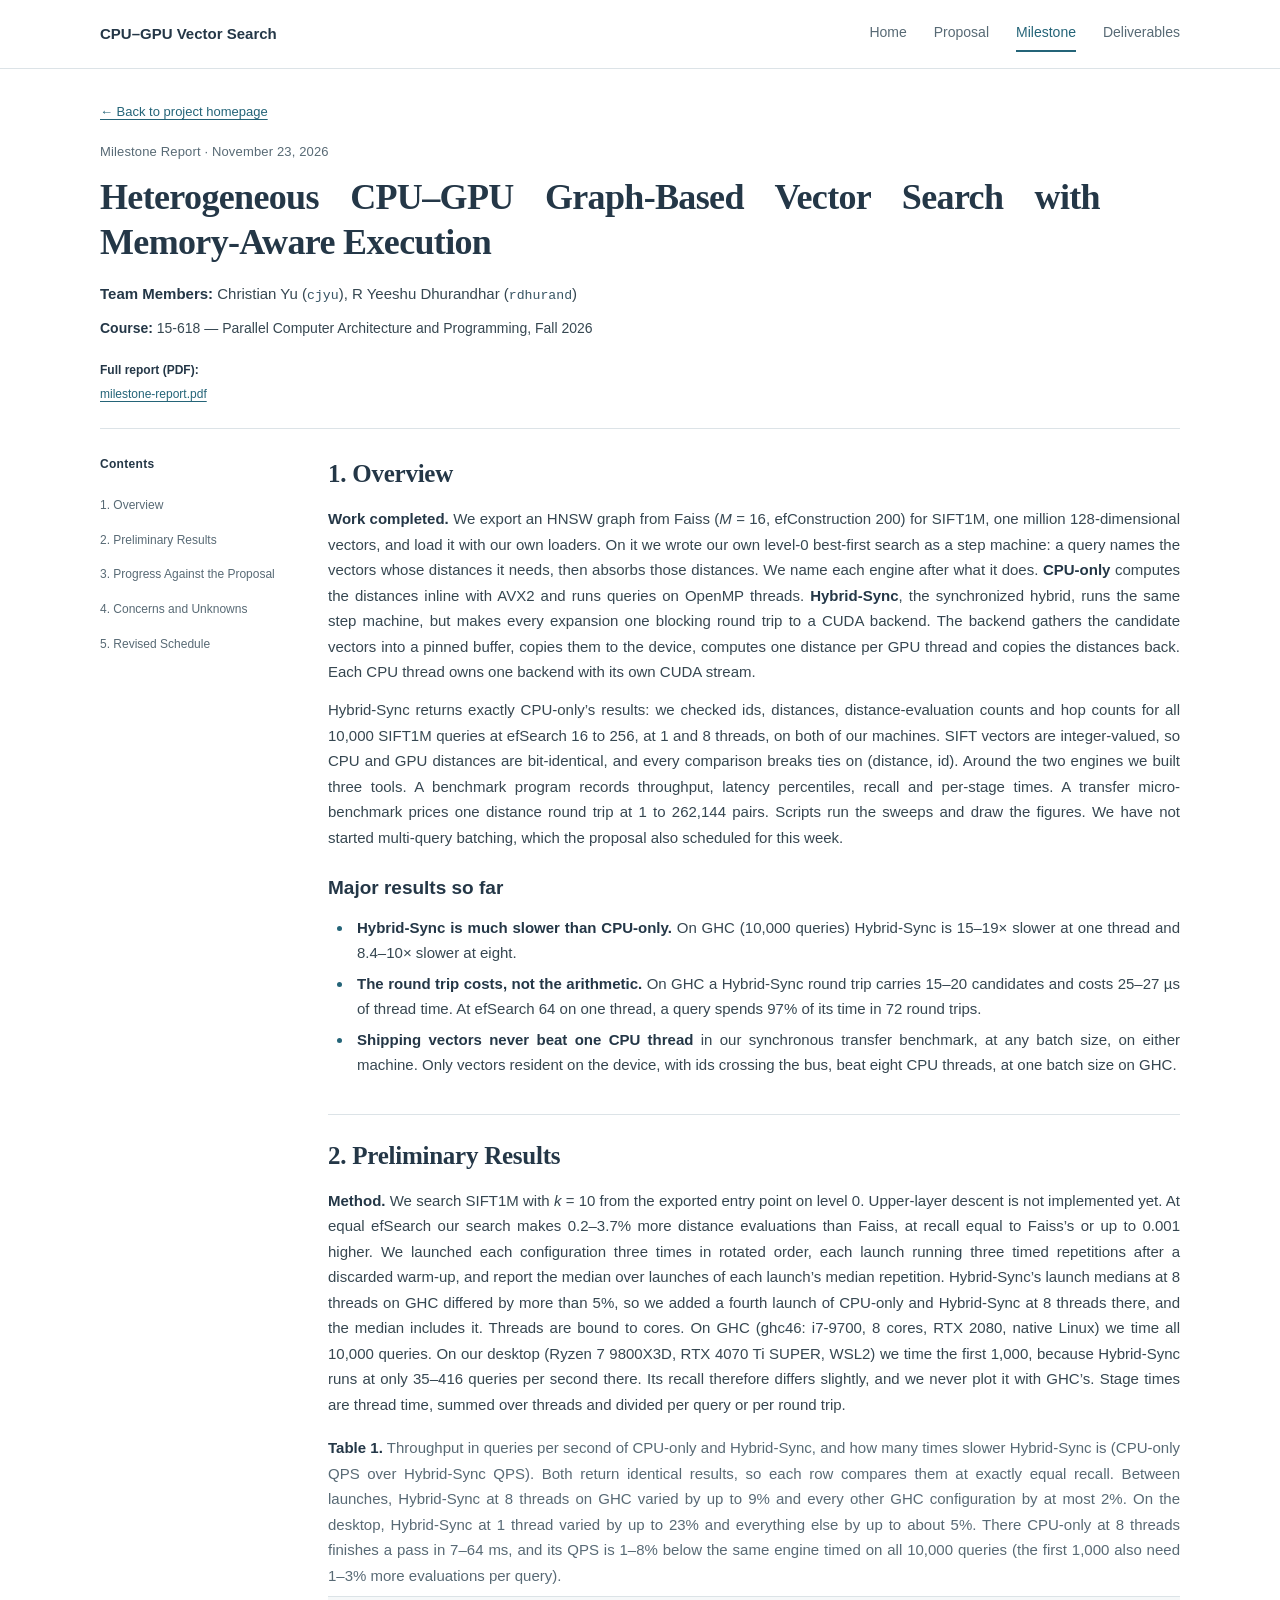
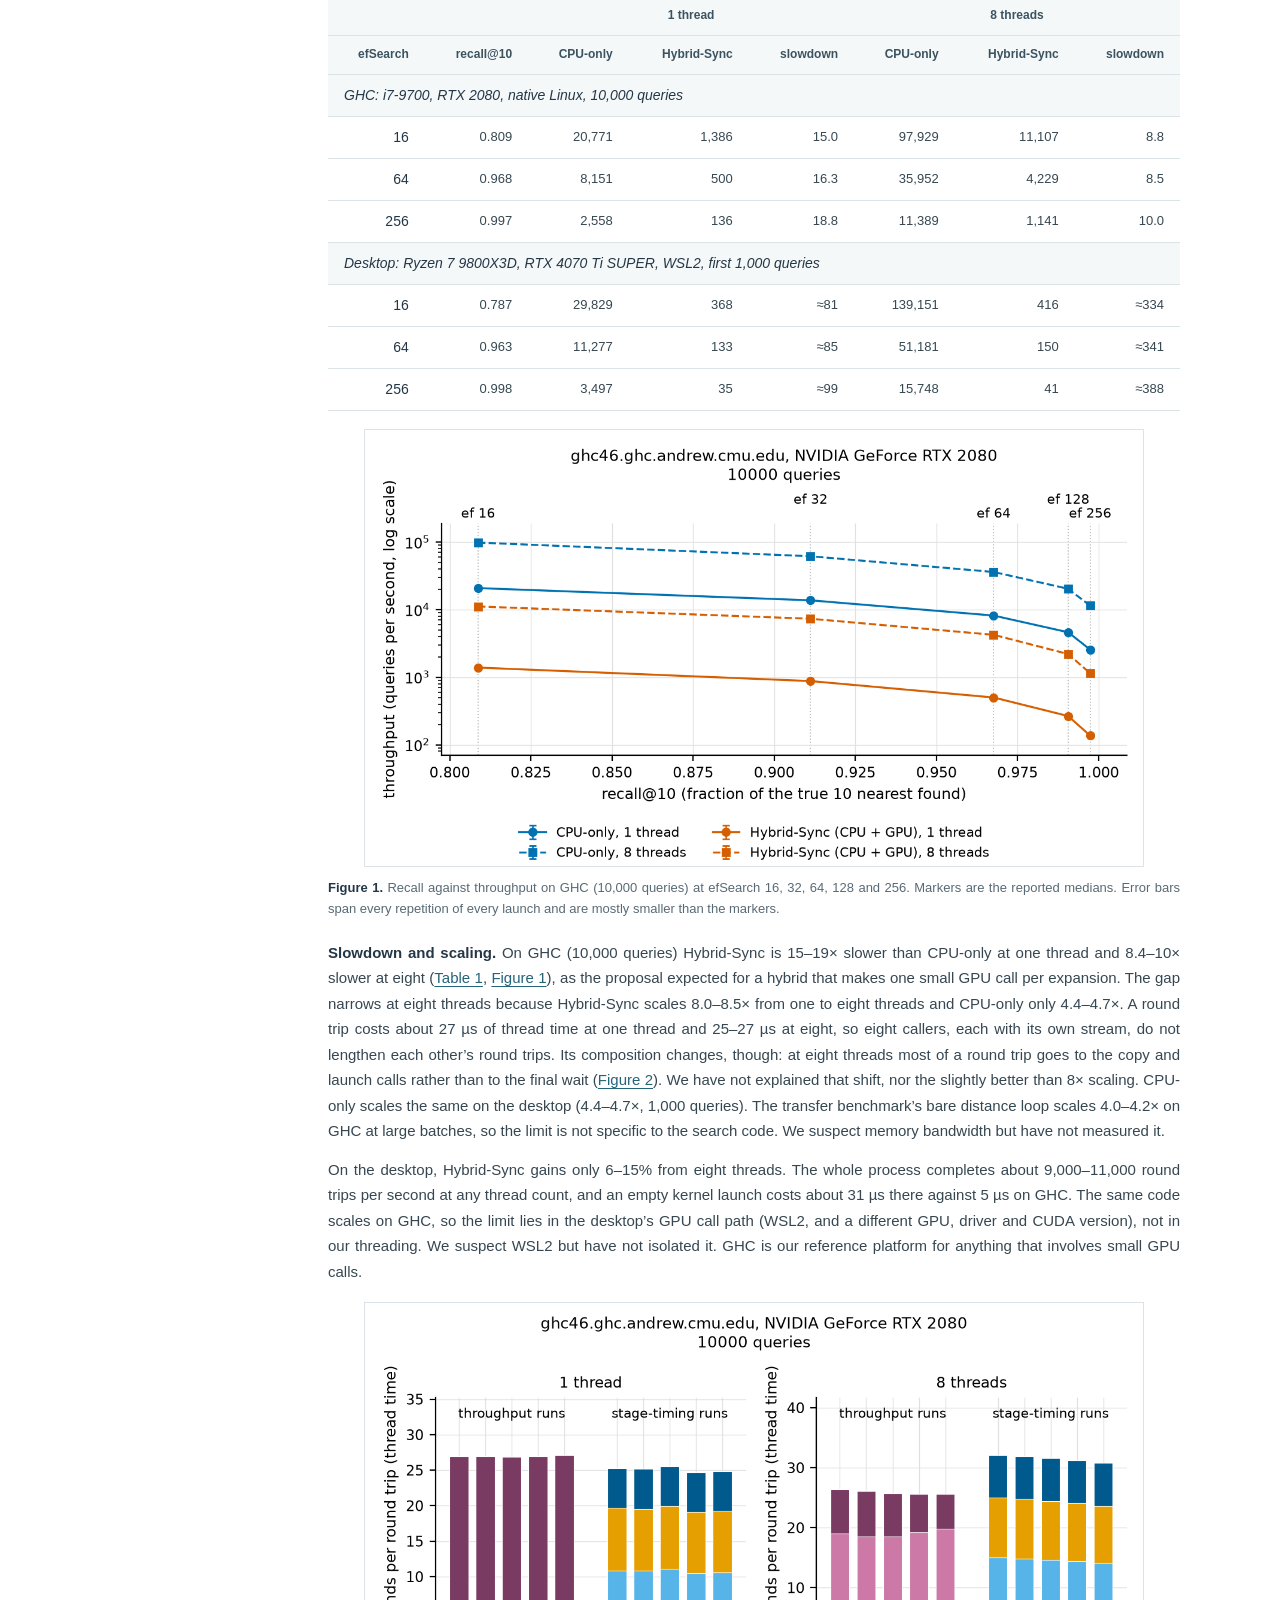
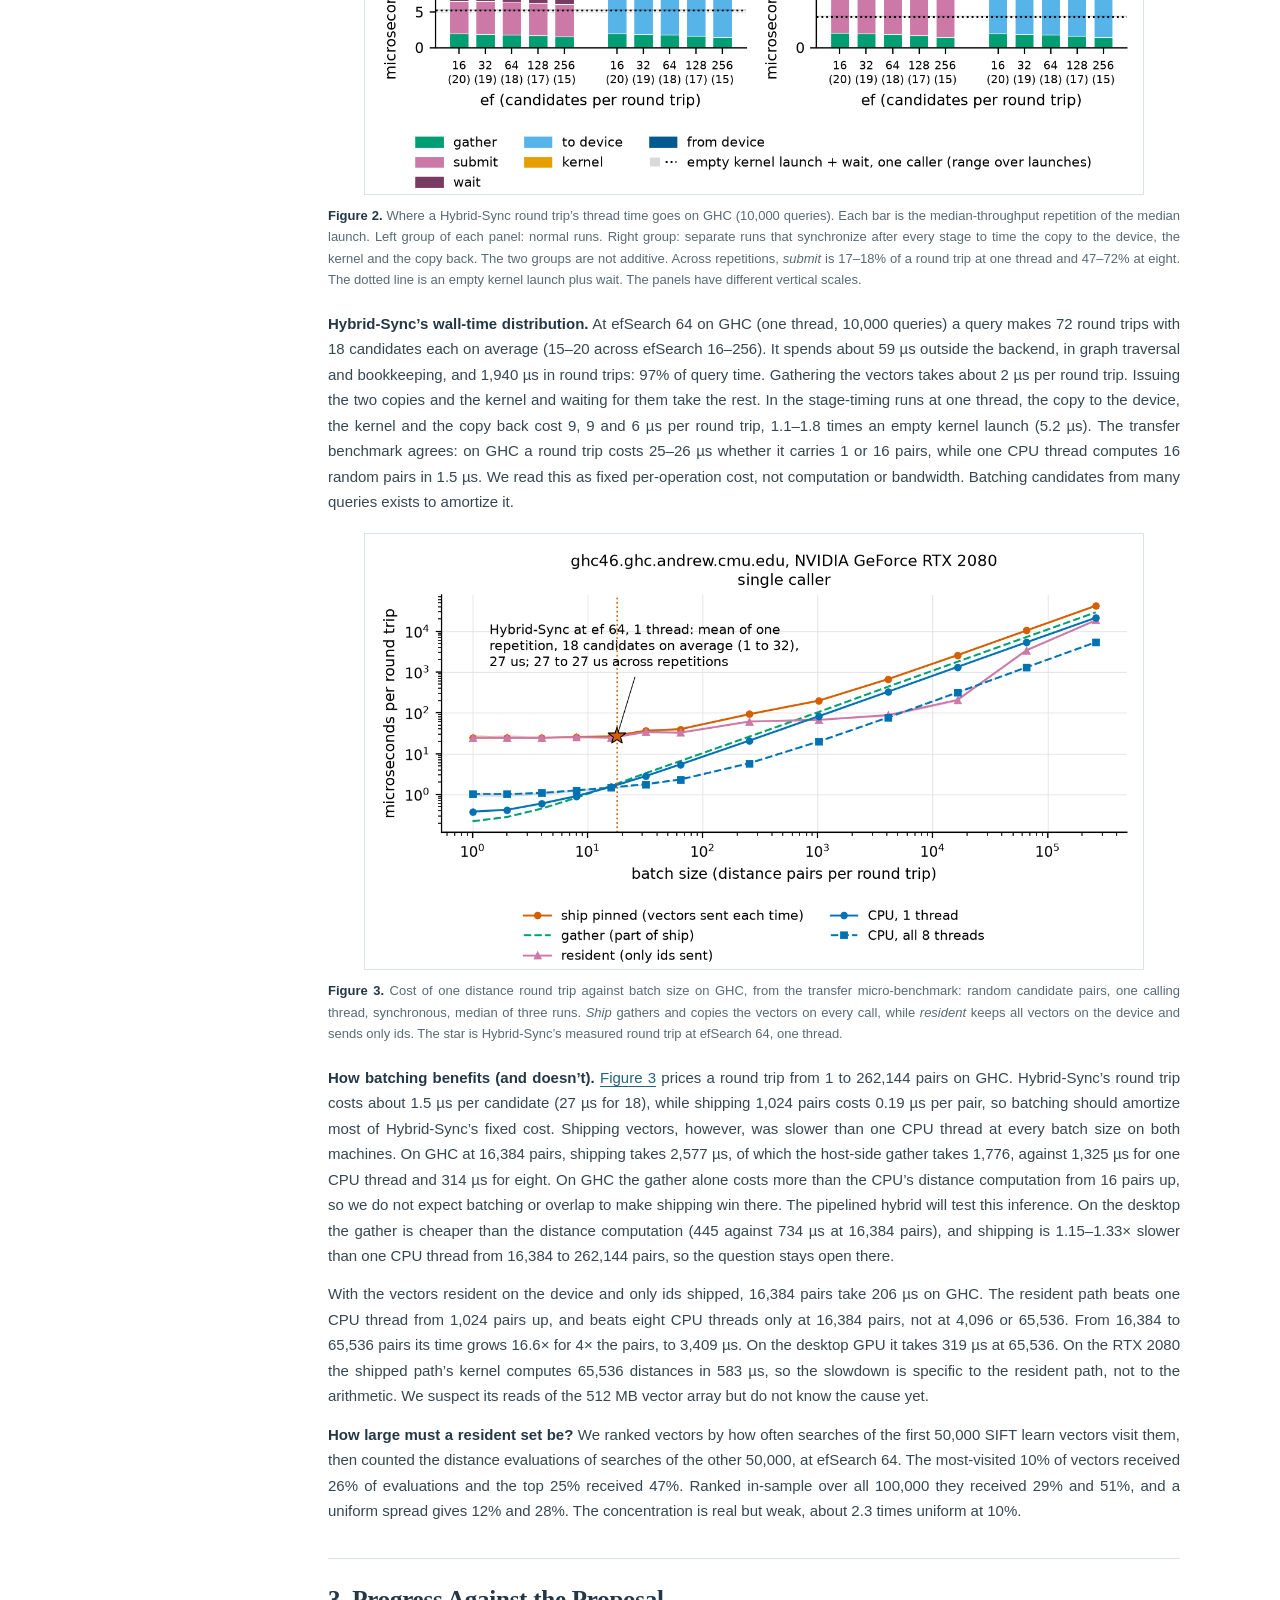
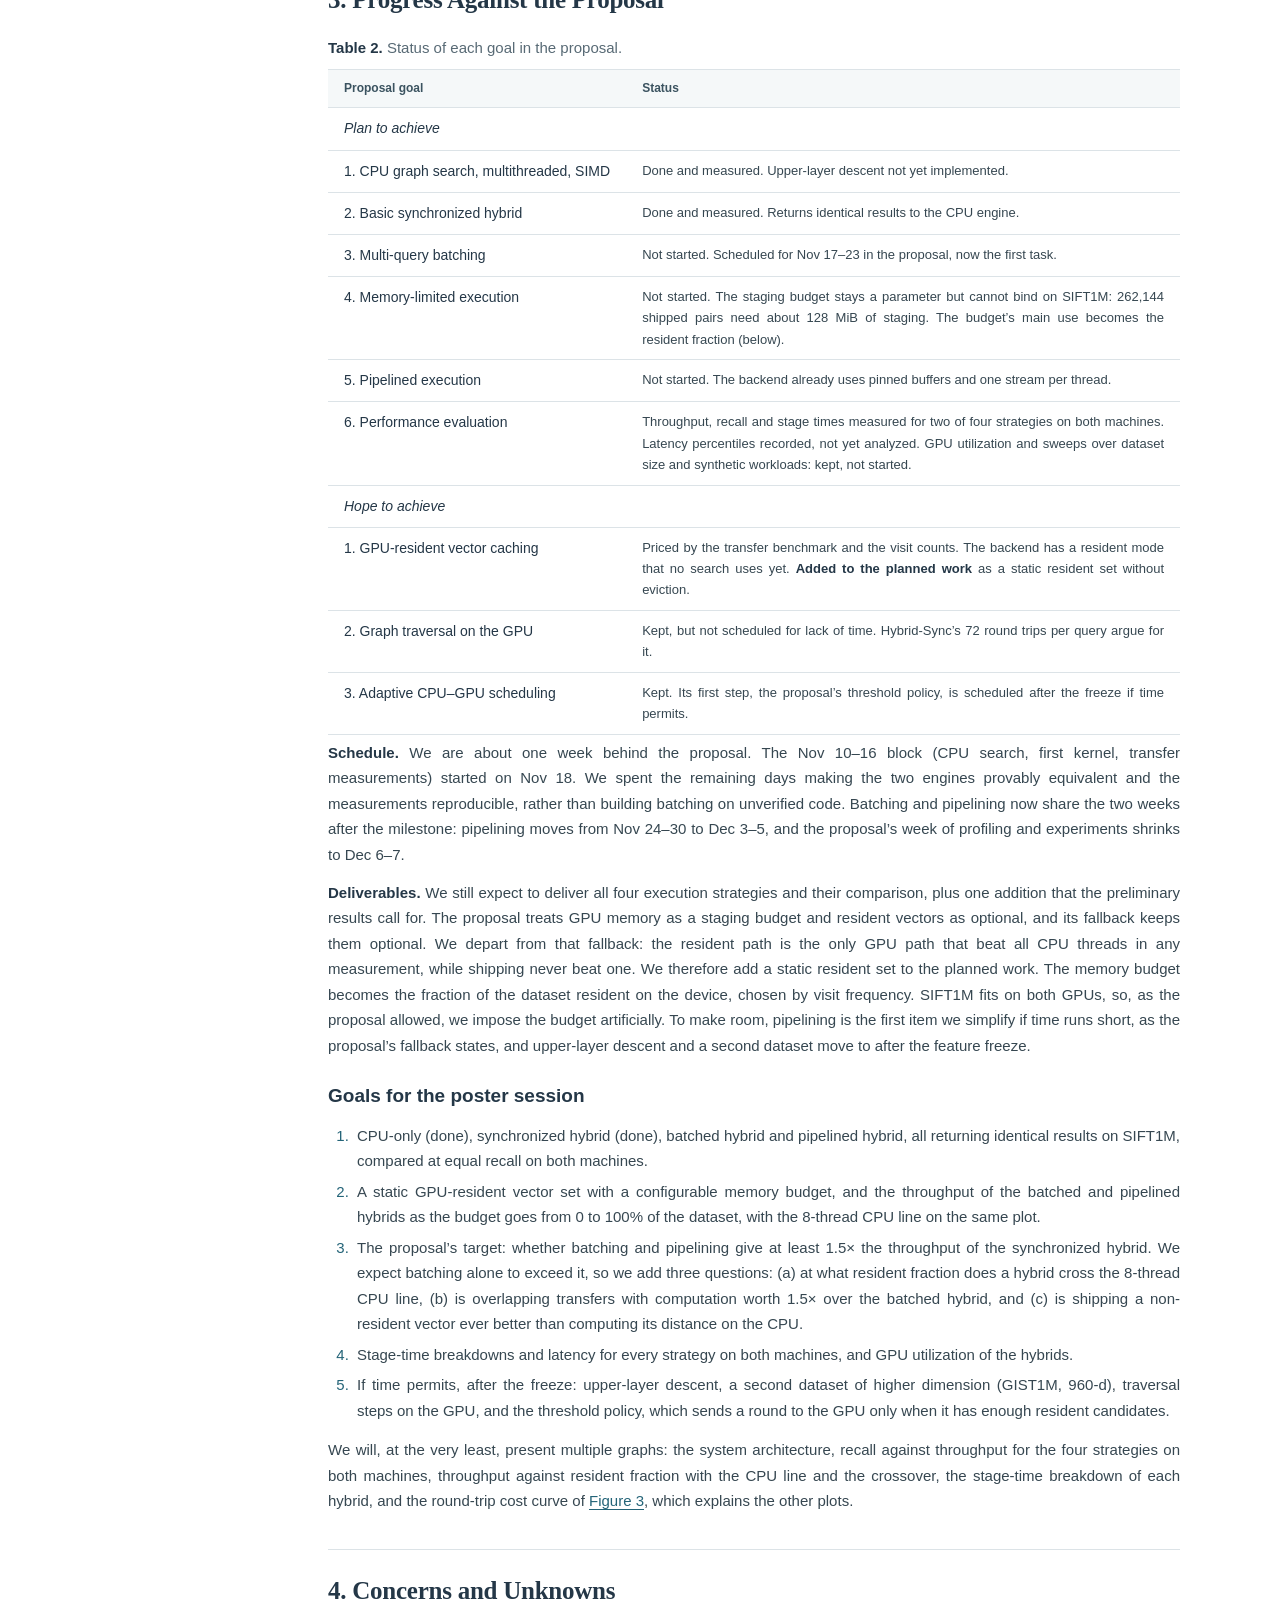
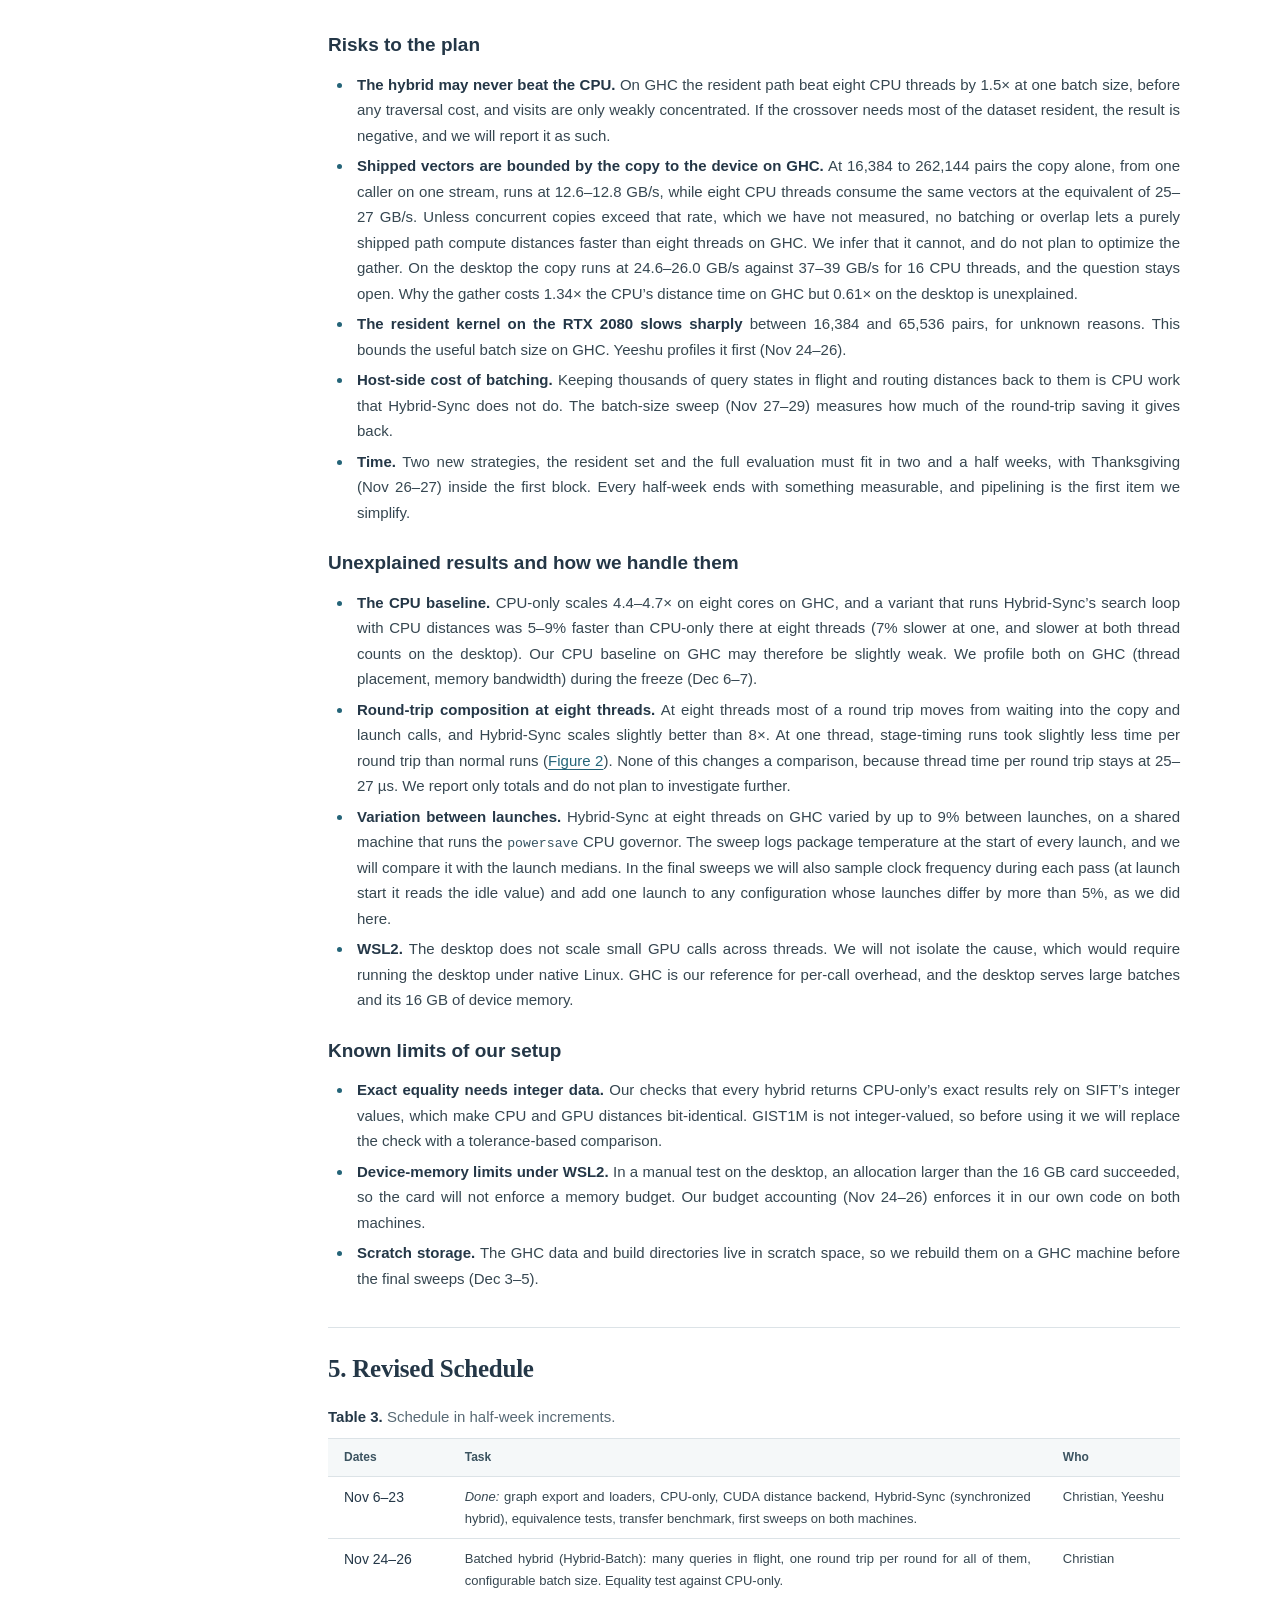
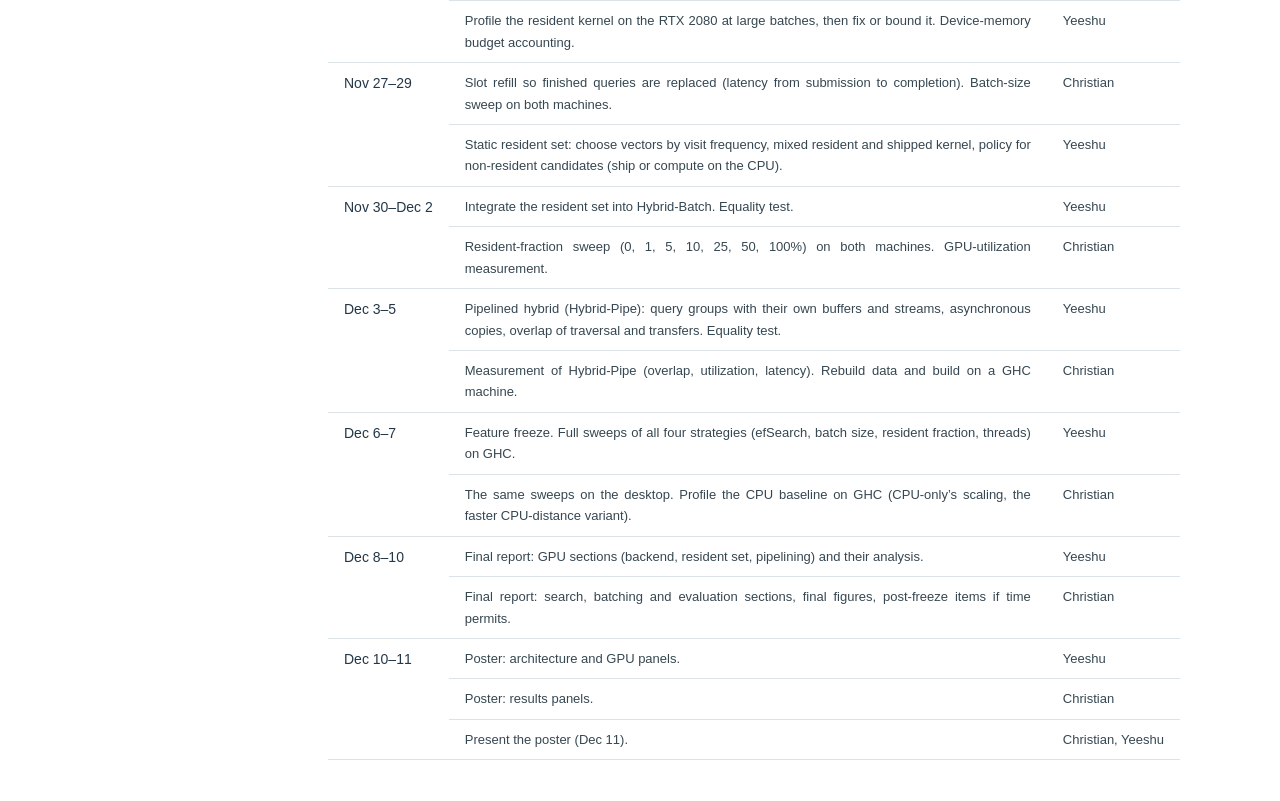
==== commit ec77f197: "Reword the milestone report and schedule without semicolons" ====
--- a/milestone/index.html
+++ b/milestone/index.html
@@ -44,17 +44,17 @@
 <section id="overview" class="proposal-section">
 <h2>1. Overview</h2>
 <p><strong>Work completed.</strong> We export an HNSW graph from Faiss (<var>M</var>&nbsp;=&nbsp;16, efConstruction 200) for SIFT1M, one million 128-dimensional vectors, and load it with our own loaders. On it we wrote our own level-0 best-first search as a step machine: a query names the vectors whose distances it needs, then absorbs those distances. We name each engine after what it does. <strong>CPU-only</strong> computes the distances inline with AVX2 and runs queries on OpenMP threads. <strong>Hybrid-Sync</strong>, the synchronized hybrid, runs the same step machine, but makes every expansion one blocking round trip to a CUDA backend. The backend gathers the candidate vectors into a pinned buffer, copies them to the device, computes one distance per GPU thread and copies the distances back. Each CPU thread owns one backend with its own CUDA stream.</p>
-<p>Hybrid-Sync returns exactly CPU-only’s results: we checked ids, distances, distance-evaluation counts and hop counts for all 10,000 SIFT1M queries at efSearch 16 to 256, at 1 and 8 threads, on both of our machines. SIFT vectors are integer-valued, so CPU and GPU distances are bit-identical, and every comparison breaks ties on (distance, id). Around the two engines we built a benchmark program that records throughput, latency percentiles, recall and per-stage times; a transfer micro-benchmark that prices one distance round trip at 1 to 262,144 pairs; and scripts that run the sweeps and draw the figures. We have not started multi-query batching, which the proposal also scheduled for this week.</p>
-<h3>Headline results</h3>
+<p>Hybrid-Sync returns exactly CPU-only’s results: we checked ids, distances, distance-evaluation counts and hop counts for all 10,000 SIFT1M queries at efSearch 16 to 256, at 1 and 8 threads, on both of our machines. SIFT vectors are integer-valued, so CPU and GPU distances are bit-identical, and every comparison breaks ties on (distance, id). Around the two engines we built three tools. A benchmark program records throughput, latency percentiles, recall and per-stage times. A transfer micro-benchmark prices one distance round trip at 1 to 262,144 pairs. Scripts run the sweeps and draw the figures. We have not started multi-query batching, which the proposal also scheduled for this week.</p>
+<h3>Major results so far</h3>
 <ul>
 <li><strong>Hybrid-Sync is much slower than CPU-only.</strong> On GHC (10,000 queries) Hybrid-Sync is 15–19× slower at one thread and 8.4–10× slower at eight.</li>
-<li><strong>The round trip costs, not the arithmetic.</strong> On GHC a Hybrid-Sync round trip carries 15–20 candidates and costs 25–27&nbsp;µs of thread time; at efSearch 64 on one thread, a query spends 97% of its time in 72 round trips.</li>
+<li><strong>The round trip costs, not the arithmetic.</strong> On GHC a Hybrid-Sync round trip carries 15–20 candidates and costs 25–27&nbsp;µs of thread time. At efSearch 64 on one thread, a query spends 97% of its time in 72 round trips.</li>
 <li><strong>Shipping vectors never beat one CPU thread</strong> in our synchronous transfer benchmark, at any batch size, on either machine. Only vectors resident on the device, with ids crossing the bus, beat eight CPU threads, at one batch size on GHC.</li>
 </ul>
 </section>
 <section id="results" class="proposal-section">
 <h2>2. Preliminary Results</h2>
-<p><strong>Method.</strong> We search SIFT1M with <var>k</var>&nbsp;=&nbsp;10 from the exported entry point on level 0; upper-layer descent is not implemented yet. At equal efSearch our search makes 0.2–3.7% more distance evaluations than Faiss, at recall equal to Faiss’s or up to 0.001 higher. We launched each configuration three times in rotated order, each launch running three timed repetitions after a discarded warm-up, and report the median over launches of each launch’s median repetition. Hybrid-Sync’s launch medians at 8 threads on GHC differed by more than 5%, so we added a fourth launch of CPU-only and Hybrid-Sync at 8 threads there; the median includes it. Threads are bound to cores. On GHC (ghc46: i7-9700, 8 cores, RTX 2080, native Linux) we time all 10,000 queries. On our desktop (Ryzen 7 9800X3D, RTX 4070 Ti SUPER, WSL2) we time the first 1,000, because Hybrid-Sync runs at only 35–416 queries per second there; its recall therefore differs slightly, and we never plot it with GHC’s. Stage times are thread time, summed over threads and divided per query or per round trip.</p>
+<p><strong>Method.</strong> We search SIFT1M with <var>k</var>&nbsp;=&nbsp;10 from the exported entry point on level 0. Upper-layer descent is not implemented yet. At equal efSearch our search makes 0.2–3.7% more distance evaluations than Faiss, at recall equal to Faiss’s or up to 0.001 higher. We launched each configuration three times in rotated order, each launch running three timed repetitions after a discarded warm-up, and report the median over launches of each launch’s median repetition. Hybrid-Sync’s launch medians at 8 threads on GHC differed by more than 5%, so we added a fourth launch of CPU-only and Hybrid-Sync at 8 threads there, and the median includes it. Threads are bound to cores. On GHC (ghc46: i7-9700, 8 cores, RTX 2080, native Linux) we time all 10,000 queries. On our desktop (Ryzen 7 9800X3D, RTX 4070 Ti SUPER, WSL2) we time the first 1,000, because Hybrid-Sync runs at only 35–416 queries per second there. Its recall therefore differs slightly, and we never plot it with GHC’s. Stage times are thread time, summed over threads and divided per query or per round trip.</p>
 <p class="table-caption" id="tab-qps"><strong>Table 1.</strong> Throughput in queries per second of CPU-only and Hybrid-Sync, and how many times slower Hybrid-Sync is (CPU-only QPS over Hybrid-Sync QPS). Both return identical results, so each row compares them at exactly equal recall. Between launches, Hybrid-Sync at 8 threads on GHC varied by up to 9% and every other GHC configuration by at most 2%. On the desktop, Hybrid-Sync at 1 thread varied by up to 23% and everything else by up to about 5%. There CPU-only at 8 threads finishes a pass in 7–64&nbsp;ms, and its QPS is 1–8% below the same engine timed on all 10,000 queries (the first 1,000 also need 1–3% more evaluations per query).</p>
 <div class="table-scroll" tabindex="0" role="region" aria-label="Table 1"><table class="num-table">
 <thead>
@@ -78,16 +78,16 @@
 <p>On the desktop, Hybrid-Sync gains only 6–15% from eight threads. The whole process completes about 9,000–11,000 round trips per second at any thread count, and an empty kernel launch costs about 31&nbsp;µs there against 5&nbsp;µs on GHC. The same code scales on GHC, so the limit lies in the desktop’s GPU call path (WSL2, and a different GPU, driver and CUDA version), not in our threading. We suspect WSL2 but have not isolated it. GHC is our reference platform for anything that involves small GPU calls.</p>
 <figure id="fig-stages" class="milestone-figure">
   <img src="figs/ghc_round_trip.png" width="1300" height="820" loading="lazy" alt="Stacked bars of thread time per Hybrid-Sync round trip on GHC at one and eight threads, split into gather, submit and wait for normal runs and into to-device, kernel and from-device for stage-timing runs. All bars are about 25 to 32 microseconds.">
-  <figcaption><strong>Figure 2.</strong> Where a Hybrid-Sync round trip’s thread time goes on GHC (10,000 queries). Each bar is the median-throughput repetition of the median launch. Left group of each panel: normal runs. Right group: separate runs that synchronize after every stage to time the copy to the device, the kernel and the copy back; the two groups are not additive. Across repetitions, <em>submit</em> is 17–18% of a round trip at one thread and 47–72% at eight. The dotted line is an empty kernel launch plus wait. The panels have different vertical scales.</figcaption>
+  <figcaption><strong>Figure 2.</strong> Where a Hybrid-Sync round trip’s thread time goes on GHC (10,000 queries). Each bar is the median-throughput repetition of the median launch. Left group of each panel: normal runs. Right group: separate runs that synchronize after every stage to time the copy to the device, the kernel and the copy back. The two groups are not additive. Across repetitions, <em>submit</em> is 17–18% of a round trip at one thread and 47–72% at eight. The dotted line is an empty kernel launch plus wait. The panels have different vertical scales.</figcaption>
 </figure>
-<p><strong>Where Hybrid-Sync’s time goes.</strong> At efSearch 64 on GHC (one thread, 10,000 queries) a query makes 72 round trips with 18 candidates each on average (15–20 across efSearch 16–256). It spends about 59&nbsp;µs outside the backend, in graph traversal and bookkeeping, and 1,940&nbsp;µs in round trips: 97% of query time. Gathering the vectors takes about 2&nbsp;µs per round trip; issuing the two copies and the kernel and waiting for them take the rest. In the stage-timing runs at one thread, the copy to the device, the kernel and the copy back cost 9, 9 and 6&nbsp;µs per round trip, 1.1–1.8 times an empty kernel launch (5.2&nbsp;µs). The transfer benchmark agrees: on GHC a round trip costs 25–26&nbsp;µs whether it carries 1 or 16 pairs, while one CPU thread computes 16 random pairs in 1.5&nbsp;µs. We read this as fixed per-operation cost, not computation or bandwidth. Batching candidates from many queries exists to amortize it.</p>
+<p><strong>Hybrid-Sync’s wall-time distribution.</strong> At efSearch 64 on GHC (one thread, 10,000 queries) a query makes 72 round trips with 18 candidates each on average (15–20 across efSearch 16–256). It spends about 59&nbsp;µs outside the backend, in graph traversal and bookkeeping, and 1,940&nbsp;µs in round trips: 97% of query time. Gathering the vectors takes about 2&nbsp;µs per round trip. Issuing the two copies and the kernel and waiting for them take the rest. In the stage-timing runs at one thread, the copy to the device, the kernel and the copy back cost 9, 9 and 6&nbsp;µs per round trip, 1.1–1.8 times an empty kernel launch (5.2&nbsp;µs). The transfer benchmark agrees: on GHC a round trip costs 25–26&nbsp;µs whether it carries 1 or 16 pairs, while one CPU thread computes 16 random pairs in 1.5&nbsp;µs. We read this as fixed per-operation cost, not computation or bandwidth. Batching candidates from many queries exists to amortize it.</p>
 <figure id="fig-xfer" class="milestone-figure">
   <img src="figs/ghc_xfer.png" width="1300" height="728" loading="lazy" alt="Log-log plot of microseconds per round trip against batch size from 1 to 262,144 pairs on GHC for shipping vectors, the gather alone, resident vectors, one CPU thread and eight CPU threads.">
-  <figcaption><strong>Figure 3.</strong> Cost of one distance round trip against batch size on GHC, from the transfer micro-benchmark: random candidate pairs, one calling thread, synchronous, median of three runs. <em>Ship</em> gathers and copies the vectors on every call; <em>resident</em> keeps all vectors on the device and sends only ids. The star is Hybrid-Sync’s measured round trip at efSearch 64, one thread.</figcaption>
+  <figcaption><strong>Figure 3.</strong> Cost of one distance round trip against batch size on GHC, from the transfer micro-benchmark: random candidate pairs, one calling thread, synchronous, median of three runs. <em>Ship</em> gathers and copies the vectors on every call, while <em>resident</em> keeps all vectors on the device and sends only ids. The star is Hybrid-Sync’s measured round trip at efSearch 64, one thread.</figcaption>
 </figure>
-<p><strong>What batching can and cannot buy.</strong> <a href="#fig-xfer">Figure 3</a> prices a round trip from 1 to 262,144 pairs on GHC. Hybrid-Sync’s round trip costs about 1.5&nbsp;µs per candidate (27&nbsp;µs for 18), while shipping 1,024 pairs costs 0.19&nbsp;µs per pair, so batching should amortize most of Hybrid-Sync’s fixed cost. Shipping vectors, however, was slower than one CPU thread at every batch size on both machines. On GHC at 16,384 pairs, shipping takes 2,577&nbsp;µs, of which the host-side gather takes 1,776, against 1,325&nbsp;µs for one CPU thread and 314&nbsp;µs for eight. On GHC the gather alone costs more than the CPU’s distance computation from 16 pairs up, so we do not expect batching or overlap to make shipping win there; the pipelined hybrid will test this inference. On the desktop the gather is cheaper than the distance computation (445 against 734&nbsp;µs at 16,384 pairs), and shipping is 1.15–1.33× slower than one CPU thread from 16,384 to 262,144 pairs, so the question stays open there.</p>
-<p>With the vectors resident on the device and only ids shipped, 16,384 pairs take 206&nbsp;µs on GHC. The resident path beats one CPU thread from 1,024 pairs up, and beats eight CPU threads only at 16,384 pairs, not at 4,096 or 65,536. From 16,384 to 65,536 pairs its time grows 16.6× for 4× the pairs, to 3,409&nbsp;µs; on the desktop GPU it takes 319&nbsp;µs at 65,536. On the RTX 2080 the shipped path’s kernel computes 65,536 distances in 583&nbsp;µs, so the slowdown is specific to the resident path, not to the arithmetic. We suspect its reads of the 512&nbsp;MB vector array but do not know the cause yet.</p>
-<p><strong>How large must a resident set be?</strong> We ranked vectors by how often searches of the first 50,000 SIFT learn vectors visit them, then counted the distance evaluations of searches of the other 50,000, at efSearch 64. The most-visited 10% of vectors received 26% of evaluations and the top 25% received 47% (in-sample over all 100,000: 29% and 51%; uniform: 12% and 28%). The concentration is real but weak, about 2.3 times uniform at 10%.</p>
+<p><strong>How batching benefits (and doesn’t).</strong> <a href="#fig-xfer">Figure 3</a> prices a round trip from 1 to 262,144 pairs on GHC. Hybrid-Sync’s round trip costs about 1.5&nbsp;µs per candidate (27&nbsp;µs for 18), while shipping 1,024 pairs costs 0.19&nbsp;µs per pair, so batching should amortize most of Hybrid-Sync’s fixed cost. Shipping vectors, however, was slower than one CPU thread at every batch size on both machines. On GHC at 16,384 pairs, shipping takes 2,577&nbsp;µs, of which the host-side gather takes 1,776, against 1,325&nbsp;µs for one CPU thread and 314&nbsp;µs for eight. On GHC the gather alone costs more than the CPU’s distance computation from 16 pairs up, so we do not expect batching or overlap to make shipping win there. The pipelined hybrid will test this inference. On the desktop the gather is cheaper than the distance computation (445 against 734&nbsp;µs at 16,384 pairs), and shipping is 1.15–1.33× slower than one CPU thread from 16,384 to 262,144 pairs, so the question stays open there.</p>
+<p>With the vectors resident on the device and only ids shipped, 16,384 pairs take 206&nbsp;µs on GHC. The resident path beats one CPU thread from 1,024 pairs up, and beats eight CPU threads only at 16,384 pairs, not at 4,096 or 65,536. From 16,384 to 65,536 pairs its time grows 16.6× for 4× the pairs, to 3,409&nbsp;µs. On the desktop GPU it takes 319&nbsp;µs at 65,536. On the RTX 2080 the shipped path’s kernel computes 65,536 distances in 583&nbsp;µs, so the slowdown is specific to the resident path, not to the arithmetic. We suspect its reads of the 512&nbsp;MB vector array but do not know the cause yet.</p>
+<p><strong>How large must a resident set be?</strong> We ranked vectors by how often searches of the first 50,000 SIFT learn vectors visit them, then counted the distance evaluations of searches of the other 50,000, at efSearch 64. The most-visited 10% of vectors received 26% of evaluations and the top 25% received 47%. Ranked in-sample over all 100,000 they received 29% and 51%, and a uniform spread gives 12% and 28%. The concentration is real but weak, about 2.3 times uniform at 10%.</p>
 </section>
 <section id="goals" class="proposal-section">
 <h2>3. Progress Against the Proposal</h2>
@@ -98,14 +98,14 @@
 </thead><tbody>
 <tr><th class="group" scope="colgroup" colspan="2"><em>Plan to achieve</em></th></tr>
 <tr><th scope="row">1. CPU graph search, multithreaded, SIMD</th><td>Done and measured. Upper-layer descent not yet implemented.</td></tr>
-<tr><th scope="row">2. Basic synchronized hybrid</th><td>Done and measured; returns identical results to the CPU engine.</td></tr>
-<tr><th scope="row">3. Multi-query batching</th><td>Not started. Scheduled for Nov 17–23 in the proposal; now the first task.</td></tr>
+<tr><th scope="row">2. Basic synchronized hybrid</th><td>Done and measured. Returns identical results to the CPU engine.</td></tr>
+<tr><th scope="row">3. Multi-query batching</th><td>Not started. Scheduled for Nov 17–23 in the proposal, now the first task.</td></tr>
 <tr><th scope="row">4. Memory-limited execution</th><td>Not started. The staging budget stays a parameter but cannot bind on SIFT1M: 262,144 shipped pairs need about 128&nbsp;MiB of staging. The budget’s main use becomes the resident fraction (below).</td></tr>
 <tr><th scope="row">5. Pipelined execution</th><td>Not started. The backend already uses pinned buffers and one stream per thread.</td></tr>
-<tr><th scope="row">6. Performance evaluation</th><td>Throughput, recall and stage times measured for two of four strategies on both machines; latency percentiles recorded, not yet analyzed. GPU utilization and sweeps over dataset size and synthetic workloads: kept, not started.</td></tr>
+<tr><th scope="row">6. Performance evaluation</th><td>Throughput, recall and stage times measured for two of four strategies on both machines. Latency percentiles recorded, not yet analyzed. GPU utilization and sweeps over dataset size and synthetic workloads: kept, not started.</td></tr>
 <tr><th class="group" scope="colgroup" colspan="2"><em>Hope to achieve</em></th></tr>
-<tr><th scope="row">1. GPU-resident vector caching</th><td>Priced by the transfer benchmark and the visit counts; the backend has a resident mode that no search uses yet. <strong>Added to the planned work</strong> as a static resident set without eviction.</td></tr>
-<tr><th scope="row">2. Graph traversal on the GPU</th><td>Kept; not scheduled, for lack of time. Hybrid-Sync’s 72 round trips per query argue for it.</td></tr>
+<tr><th scope="row">1. GPU-resident vector caching</th><td>Priced by the transfer benchmark and the visit counts. The backend has a resident mode that no search uses yet. <strong>Added to the planned work</strong> as a static resident set without eviction.</td></tr>
+<tr><th scope="row">2. Graph traversal on the GPU</th><td>Kept, but not scheduled for lack of time. Hybrid-Sync’s 72 round trips per query argue for it.</td></tr>
 <tr><th scope="row">3. Adaptive CPU–GPU scheduling</th><td>Kept. Its first step, the proposal’s threshold policy, is scheduled after the freeze if time permits.</td></tr>
 </tbody></table></div>
 <p><strong>Schedule.</strong> We are about one week behind the proposal. The Nov&nbsp;10–16 block (CPU search, first kernel, transfer measurements) started on Nov&nbsp;18. We spent the remaining days making the two engines provably equivalent and the measurements reproducible, rather than building batching on unverified code. Batching and pipelining now share the two weeks after the milestone: pipelining moves from Nov&nbsp;24–30 to Dec&nbsp;3–5, and the proposal’s week of profiling and experiments shrinks to Dec&nbsp;6–7.</p>
@@ -114,11 +114,11 @@
 <ol>
 <li>CPU-only (done), synchronized hybrid (done), batched hybrid and pipelined hybrid, all returning identical results on SIFT1M, compared at equal recall on both machines.</li>
 <li>A static GPU-resident vector set with a configurable memory budget, and the throughput of the batched and pipelined hybrids as the budget goes from 0 to 100% of the dataset, with the 8-thread CPU line on the same plot.</li>
-<li>The proposal’s target: whether batching and pipelining give at least 1.5× the throughput of the synchronized hybrid. We expect batching alone to exceed it, so we add three questions: (a) at what resident fraction does a hybrid cross the 8-thread CPU line; (b) is overlapping transfers with computation worth 1.5× over the batched hybrid; (c) is shipping a non-resident vector ever better than computing its distance on the CPU.</li>
+<li>The proposal’s target: whether batching and pipelining give at least 1.5× the throughput of the synchronized hybrid. We expect batching alone to exceed it, so we add three questions: (a) at what resident fraction does a hybrid cross the 8-thread CPU line, (b) is overlapping transfers with computation worth 1.5× over the batched hybrid, and (c) is shipping a non-resident vector ever better than computing its distance on the CPU.</li>
 <li>Stage-time breakdowns and latency for every strategy on both machines, and GPU utilization of the hybrids.</li>
-<li>If time permits, after the freeze: upper-layer descent; a second dataset of higher dimension (GIST1M, 960-d); the threshold policy, which sends a round to the GPU only when it has enough resident candidates; traversal steps on the GPU.</li>
+<li>If time permits, after the freeze: upper-layer descent, a second dataset of higher dimension (GIST1M, 960-d), traversal steps on the GPU, and the threshold policy, which sends a round to the GPU only when it has enough resident candidates.</li>
 </ol>
-<p><strong>Poster.</strong> We will show graphs, not a live demo: the system architecture; recall against throughput for the four strategies on both machines; throughput against resident fraction, with the CPU line and the crossover; the stage-time breakdown of each hybrid; and the round-trip cost curve of <a href="#fig-xfer">Figure 3</a>, which explains the other plots.</p>
+<p>We will, at the very least, present multiple graphs: the system architecture, recall against throughput for the four strategies on both machines, throughput against resident fraction with the CPU line and the crossover, the stage-time breakdown of each hybrid, and the round-trip cost curve of <a href="#fig-xfer">Figure 3</a>, which explains the other plots.</p>
 </section>
 <section id="concerns" class="proposal-section">
 <h2>4. Concerns and Unknowns</h2>
@@ -132,16 +132,16 @@
 </ul>
 <h3>Unexplained results and how we handle them</h3>
 <ul>
-<li><strong>The CPU baseline.</strong> CPU-only scales 4.4–4.7× on eight cores on GHC, and a variant that runs Hybrid-Sync’s search loop with CPU distances was 5–9% faster than CPU-only there at eight threads (7% slower at one; slower at both thread counts on the desktop). Our CPU baseline on GHC may therefore be slightly weak. We profile both on GHC (thread placement, memory bandwidth) during the freeze (Dec&nbsp;6–7).</li>
-<li><strong>Round-trip composition at eight threads.</strong> At eight threads most of a round trip moves from waiting into the copy and launch calls, and Hybrid-Sync scales slightly better than 8×. At one thread, stage-timing runs took slightly less time per round trip than normal runs (<a href="#fig-stages">Figure 2</a>). None of this changes a comparison, because thread time per round trip stays at 25–27&nbsp;µs; we report only totals and do not plan to investigate further.</li>
-<li><strong>Variation between launches.</strong> Hybrid-Sync at eight threads on GHC varied by up to 9% between launches, on a shared machine that runs the <code>powersave</code> CPU governor. The sweep logs package temperature at the start of every launch; we will compare it with the launch medians. In the final sweeps we will also sample clock frequency during each pass (at launch start it reads the idle value) and add one launch to any configuration whose launches differ by more than 5%, as we did here.</li>
-<li><strong>WSL2.</strong> The desktop does not scale small GPU calls across threads. We will not isolate the cause, which would require running the desktop under native Linux; GHC is our reference for per-call overhead, and the desktop serves large batches and its 16&nbsp;GB of device memory.</li>
+<li><strong>The CPU baseline.</strong> CPU-only scales 4.4–4.7× on eight cores on GHC, and a variant that runs Hybrid-Sync’s search loop with CPU distances was 5–9% faster than CPU-only there at eight threads (7% slower at one, and slower at both thread counts on the desktop). Our CPU baseline on GHC may therefore be slightly weak. We profile both on GHC (thread placement, memory bandwidth) during the freeze (Dec&nbsp;6–7).</li>
+<li><strong>Round-trip composition at eight threads.</strong> At eight threads most of a round trip moves from waiting into the copy and launch calls, and Hybrid-Sync scales slightly better than 8×. At one thread, stage-timing runs took slightly less time per round trip than normal runs (<a href="#fig-stages">Figure 2</a>). None of this changes a comparison, because thread time per round trip stays at 25–27&nbsp;µs. We report only totals and do not plan to investigate further.</li>
+<li><strong>Variation between launches.</strong> Hybrid-Sync at eight threads on GHC varied by up to 9% between launches, on a shared machine that runs the <code>powersave</code> CPU governor. The sweep logs package temperature at the start of every launch, and we will compare it with the launch medians. In the final sweeps we will also sample clock frequency during each pass (at launch start it reads the idle value) and add one launch to any configuration whose launches differ by more than 5%, as we did here.</li>
+<li><strong>WSL2.</strong> The desktop does not scale small GPU calls across threads. We will not isolate the cause, which would require running the desktop under native Linux. GHC is our reference for per-call overhead, and the desktop serves large batches and its 16&nbsp;GB of device memory.</li>
 </ul>
 <h3>Known limits of our setup</h3>
 <ul>
 <li><strong>Exact equality needs integer data.</strong> Our checks that every hybrid returns CPU-only’s exact results rely on SIFT’s integer values, which make CPU and GPU distances bit-identical. GIST1M is not integer-valued, so before using it we will replace the check with a tolerance-based comparison.</li>
 <li><strong>Device-memory limits under WSL2.</strong> In a manual test on the desktop, an allocation larger than the 16&nbsp;GB card succeeded, so the card will not enforce a memory budget. Our budget accounting (Nov&nbsp;24–26) enforces it in our own code on both machines.</li>
-<li><strong>Scratch storage.</strong> The GHC data and build directories live in scratch space; we rebuild them on a GHC machine before the final sweeps (Dec&nbsp;3–5).</li>
+<li><strong>Scratch storage.</strong> The GHC data and build directories live in scratch space, so we rebuild them on a GHC machine before the final sweeps (Dec&nbsp;3–5).</li>
 </ul>
 </section>
 <section id="schedule" class="proposal-section">
@@ -151,19 +151,19 @@
 <thead>
 <tr><th scope="col">Dates</th><th scope="col">Task</th><th scope="col">Who</th></tr>
 </thead><tbody>
-<tr><th scope="row">Nov 6–23</th><td><em>Done:</em> graph export and loaders; CPU-only; CUDA distance backend; Hybrid-Sync (synchronized hybrid); equivalence tests; transfer benchmark; first sweeps on both machines.</td><td class="who">Christian, Yeeshu</td></tr>
-<tr><th scope="row" rowspan="2">Nov 24–26</th><td>Batched hybrid (Hybrid-Batch): many queries in flight, one round trip per round for all of them, configurable batch size; equality test against CPU-only.</td><td class="who">Christian</td></tr>
-<tr><td>Profile the resident kernel on the RTX 2080 at large batches; fix or bound it. Device-memory budget accounting.</td><td class="who">Yeeshu</td></tr>
-<tr><th scope="row" rowspan="2">Nov 27–29</th><td>Slot refill so finished queries are replaced (latency from submission to completion); batch-size sweep on both machines.</td><td class="who">Christian</td></tr>
-<tr><td>Static resident set: choose vectors by visit frequency; mixed resident and shipped kernel; policy for non-resident candidates (ship or compute on the CPU).</td><td class="who">Yeeshu</td></tr>
-<tr><th scope="row" rowspan="2">Nov 30–Dec 2</th><td>Integrate the resident set into Hybrid-Batch; equality test.</td><td class="who">Yeeshu</td></tr>
-<tr><td>Resident-fraction sweep (0, 1, 5, 10, 25, 50, 100%) on both machines; GPU-utilization measurement.</td><td class="who">Christian</td></tr>
-<tr><th scope="row" rowspan="2">Dec 3–5</th><td>Pipelined hybrid (Hybrid-Pipe): query groups with their own buffers and streams, asynchronous copies, overlap of traversal and transfers; equality test.</td><td class="who">Yeeshu</td></tr>
-<tr><td>Measurement of Hybrid-Pipe (overlap, utilization, latency); rebuild data and build on a GHC machine.</td><td class="who">Christian</td></tr>
+<tr><th scope="row">Nov 6–23</th><td><em>Done:</em> graph export and loaders, CPU-only, CUDA distance backend, Hybrid-Sync (synchronized hybrid), equivalence tests, transfer benchmark, first sweeps on both machines.</td><td class="who">Christian, Yeeshu</td></tr>
+<tr><th scope="row" rowspan="2">Nov 24–26</th><td>Batched hybrid (Hybrid-Batch): many queries in flight, one round trip per round for all of them, configurable batch size. Equality test against CPU-only.</td><td class="who">Christian</td></tr>
+<tr><td>Profile the resident kernel on the RTX 2080 at large batches, then fix or bound it. Device-memory budget accounting.</td><td class="who">Yeeshu</td></tr>
+<tr><th scope="row" rowspan="2">Nov 27–29</th><td>Slot refill so finished queries are replaced (latency from submission to completion). Batch-size sweep on both machines.</td><td class="who">Christian</td></tr>
+<tr><td>Static resident set: choose vectors by visit frequency, mixed resident and shipped kernel, policy for non-resident candidates (ship or compute on the CPU).</td><td class="who">Yeeshu</td></tr>
+<tr><th scope="row" rowspan="2">Nov 30–Dec 2</th><td>Integrate the resident set into Hybrid-Batch. Equality test.</td><td class="who">Yeeshu</td></tr>
+<tr><td>Resident-fraction sweep (0, 1, 5, 10, 25, 50, 100%) on both machines. GPU-utilization measurement.</td><td class="who">Christian</td></tr>
+<tr><th scope="row" rowspan="2">Dec 3–5</th><td>Pipelined hybrid (Hybrid-Pipe): query groups with their own buffers and streams, asynchronous copies, overlap of traversal and transfers. Equality test.</td><td class="who">Yeeshu</td></tr>
+<tr><td>Measurement of Hybrid-Pipe (overlap, utilization, latency). Rebuild data and build on a GHC machine.</td><td class="who">Christian</td></tr>
 <tr><th scope="row" rowspan="2">Dec 6–7</th><td>Feature freeze. Full sweeps of all four strategies (efSearch, batch size, resident fraction, threads) on GHC.</td><td class="who">Yeeshu</td></tr>
-<tr><td>The same sweeps on the desktop; profile the CPU baseline on GHC (CPU-only’s scaling, the faster CPU-distance variant).</td><td class="who">Christian</td></tr>
+<tr><td>The same sweeps on the desktop. Profile the CPU baseline on GHC (CPU-only’s scaling, the faster CPU-distance variant).</td><td class="who">Christian</td></tr>
 <tr><th scope="row" rowspan="2">Dec 8–10</th><td>Final report: GPU sections (backend, resident set, pipelining) and their analysis.</td><td class="who">Yeeshu</td></tr>
-<tr><td>Final report: search, batching and evaluation sections; final figures; post-freeze items if time permits.</td><td class="who">Christian</td></tr>
+<tr><td>Final report: search, batching and evaluation sections, final figures, post-freeze items if time permits.</td><td class="who">Christian</td></tr>
 <tr><th scope="row" rowspan="3">Dec 10–11</th><td>Poster: architecture and GPU panels.</td><td class="who">Yeeshu</td></tr>
 <tr><td>Poster: results panels.</td><td class="who">Christian</td></tr>
 <tr><td>Present the poster (Dec 11).</td><td class="who">Christian, Yeeshu</td></tr>
